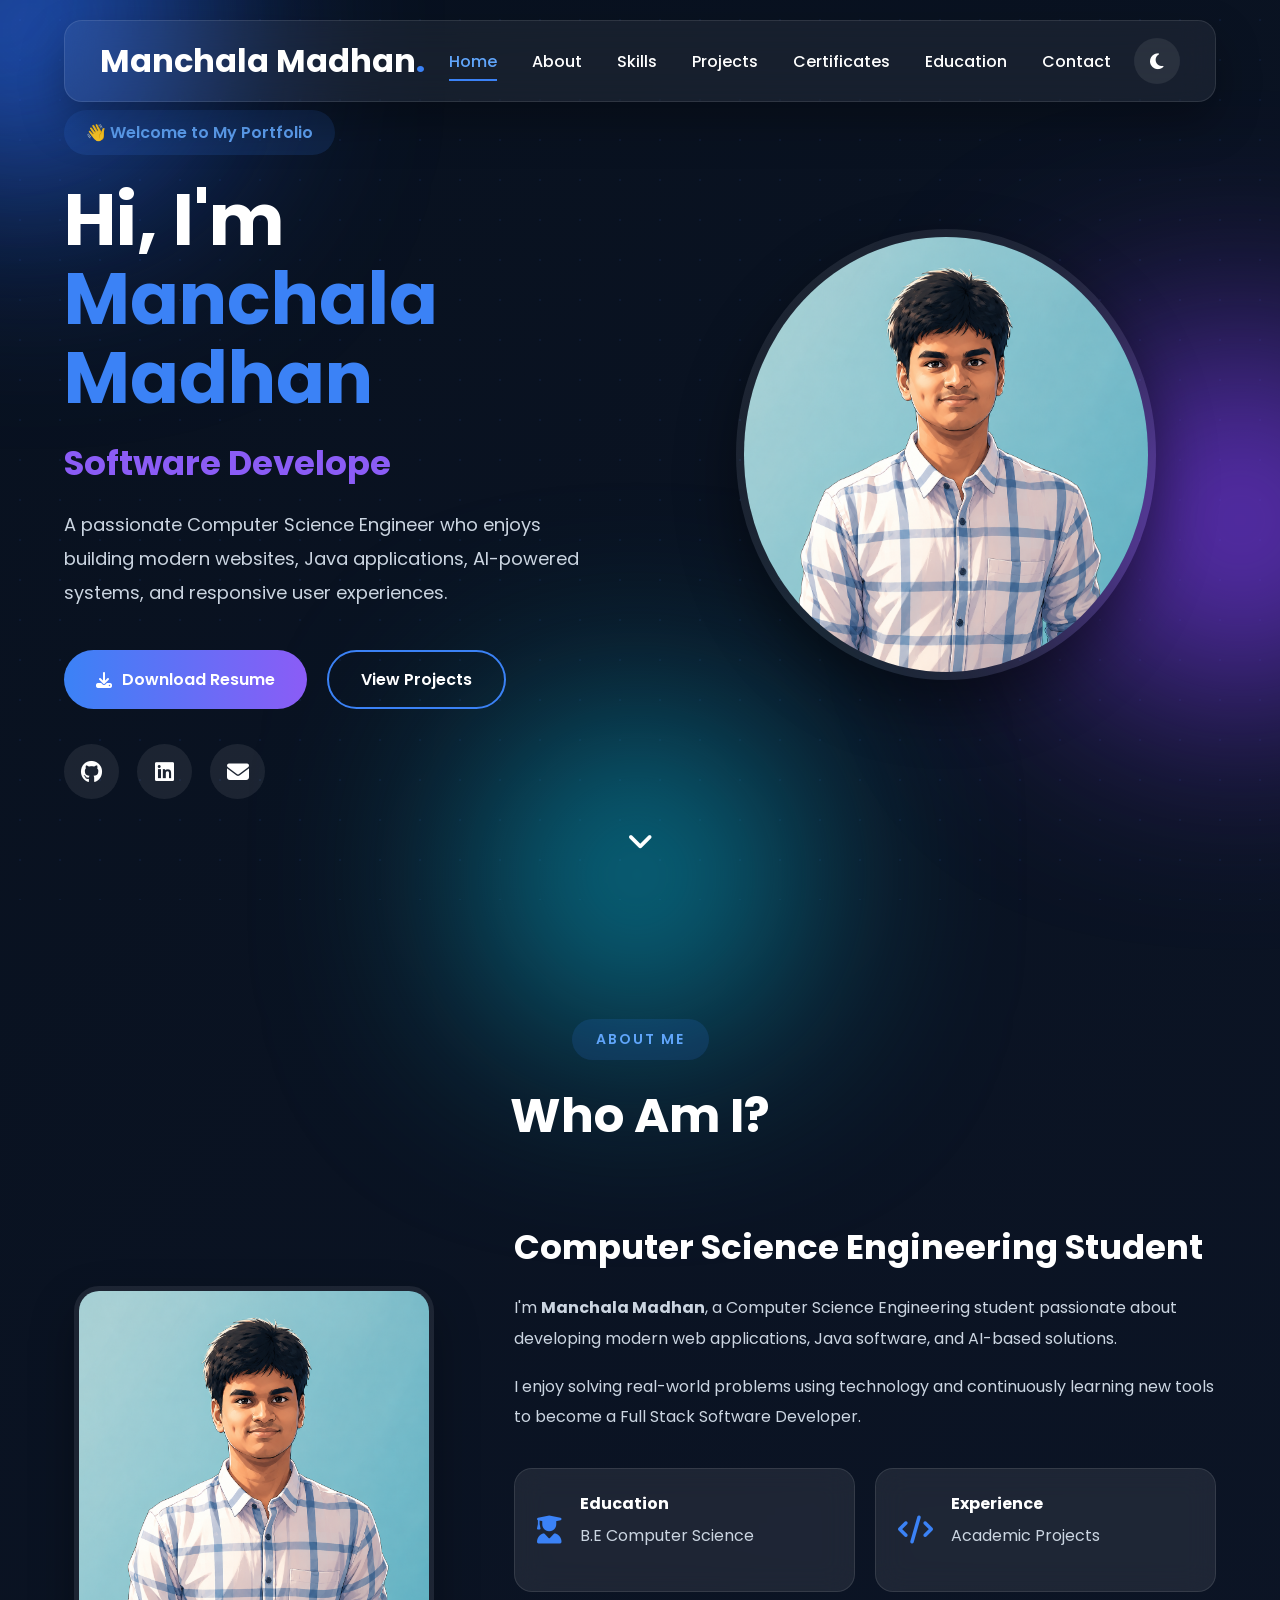
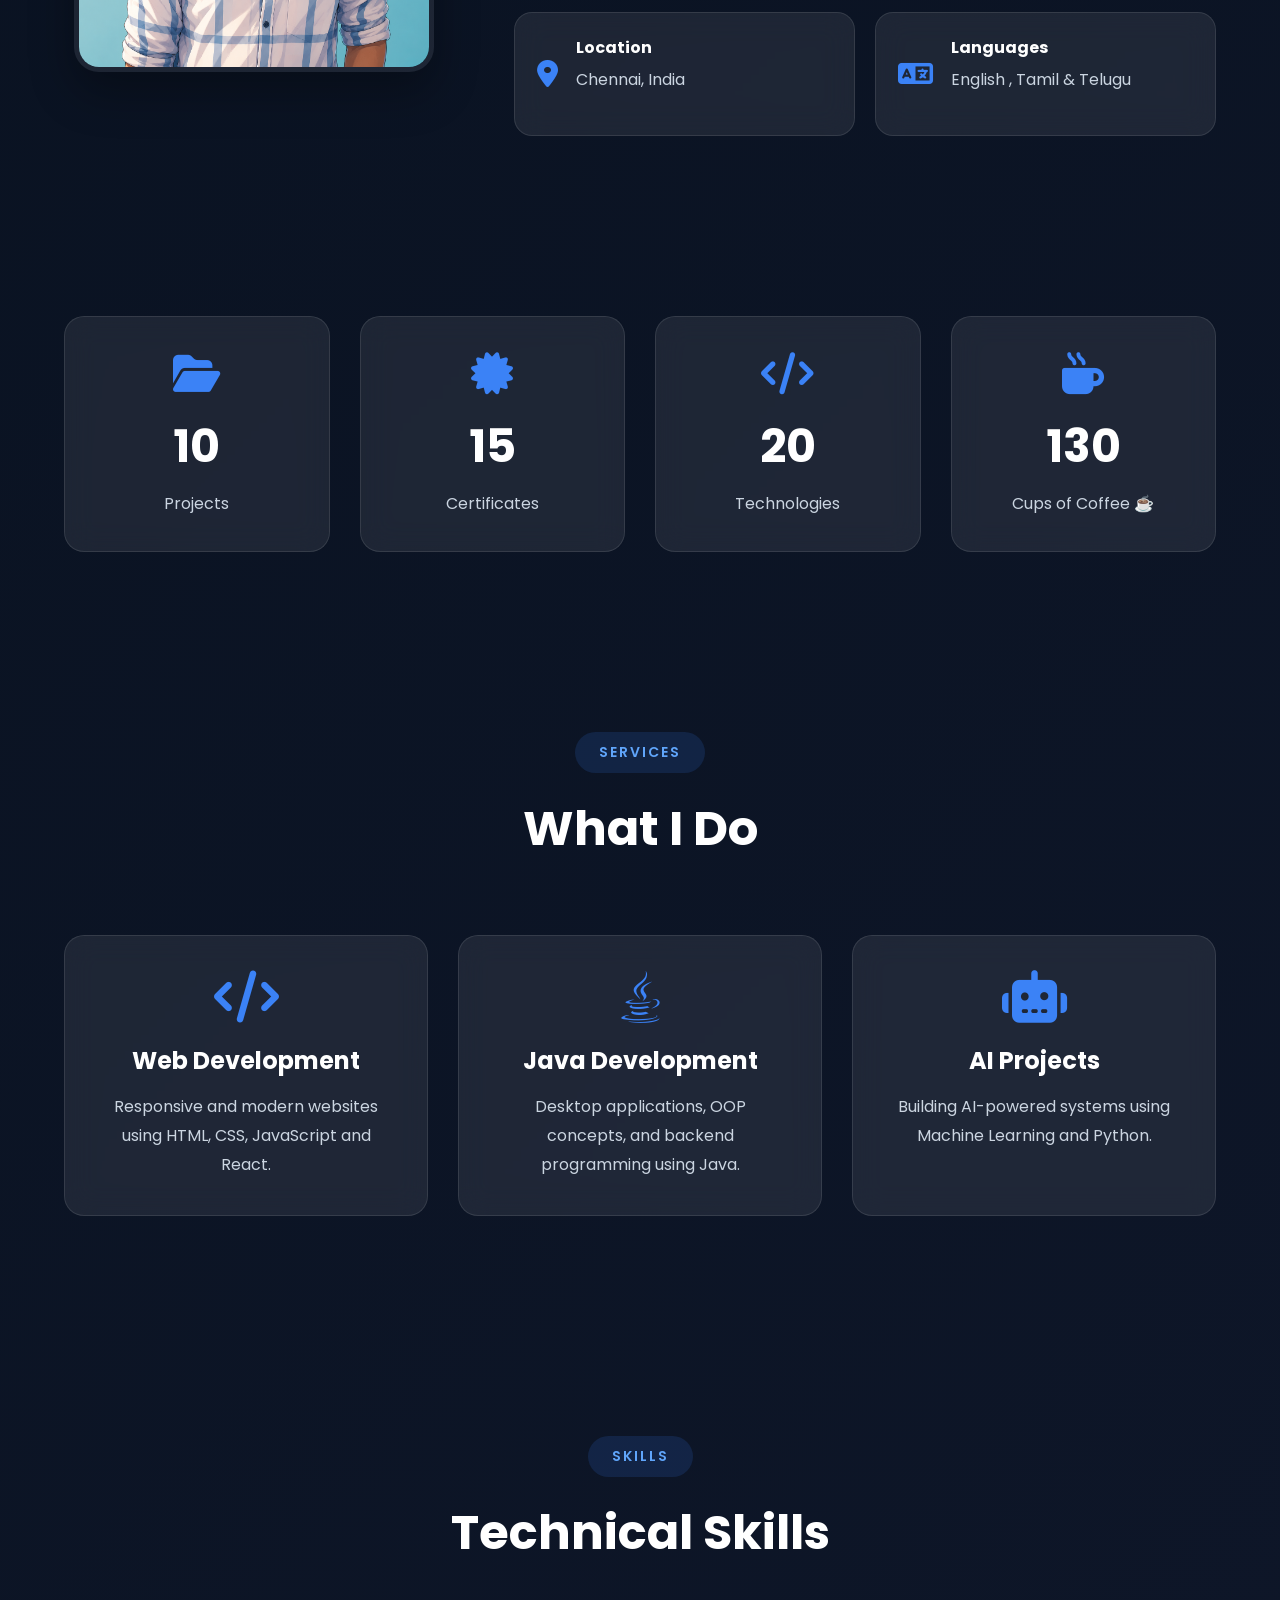
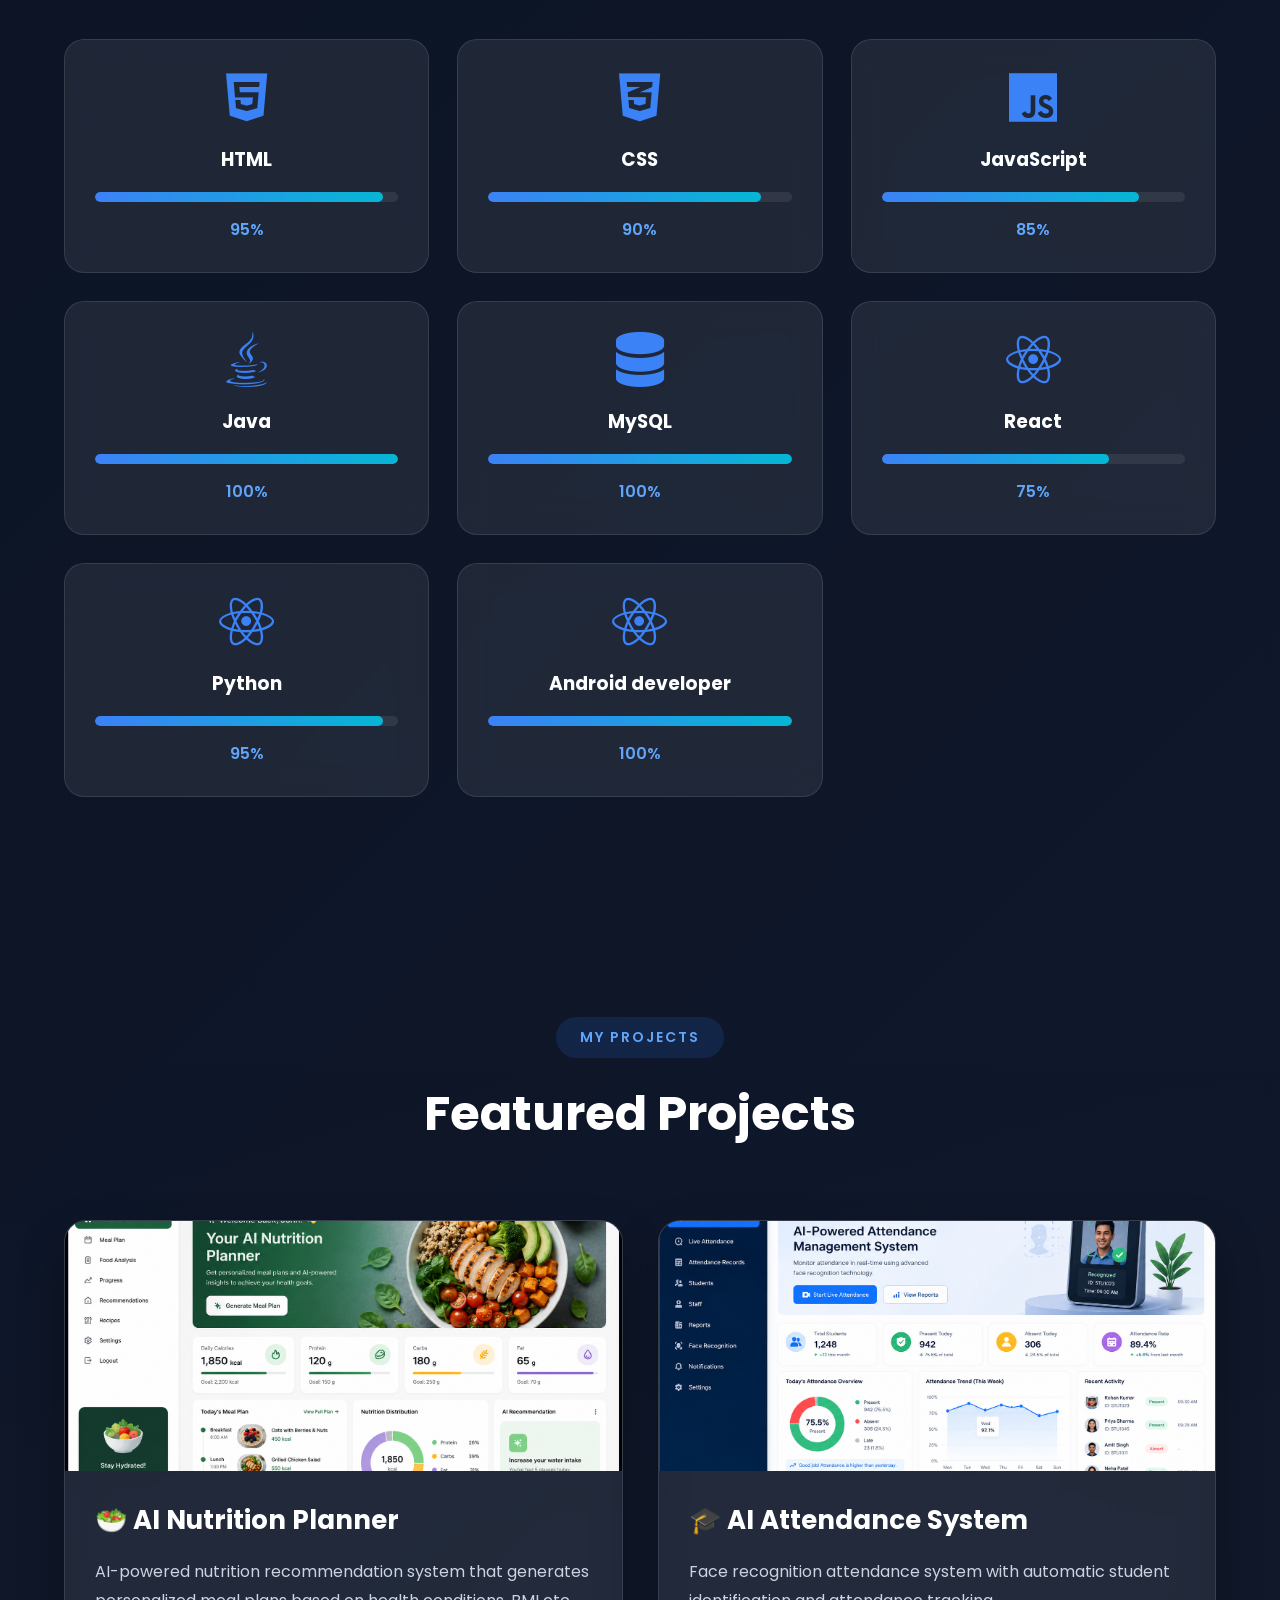
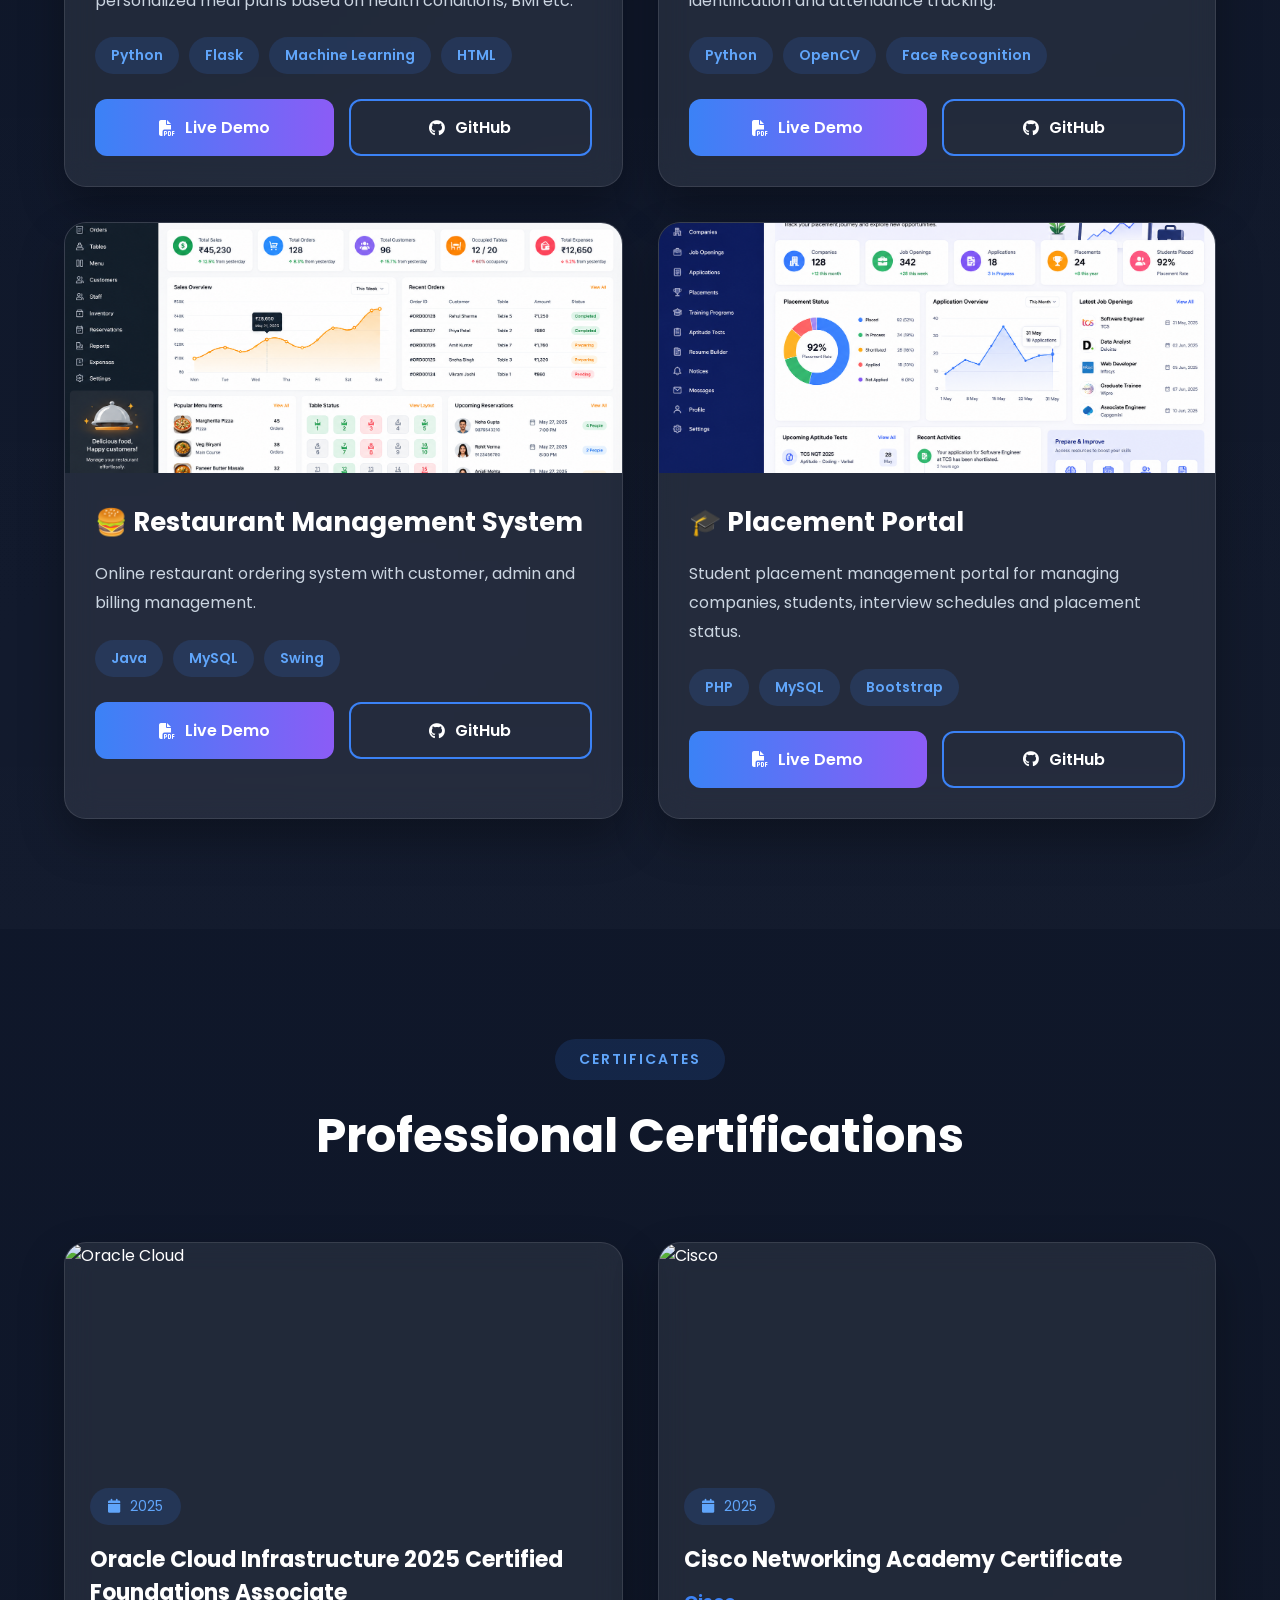
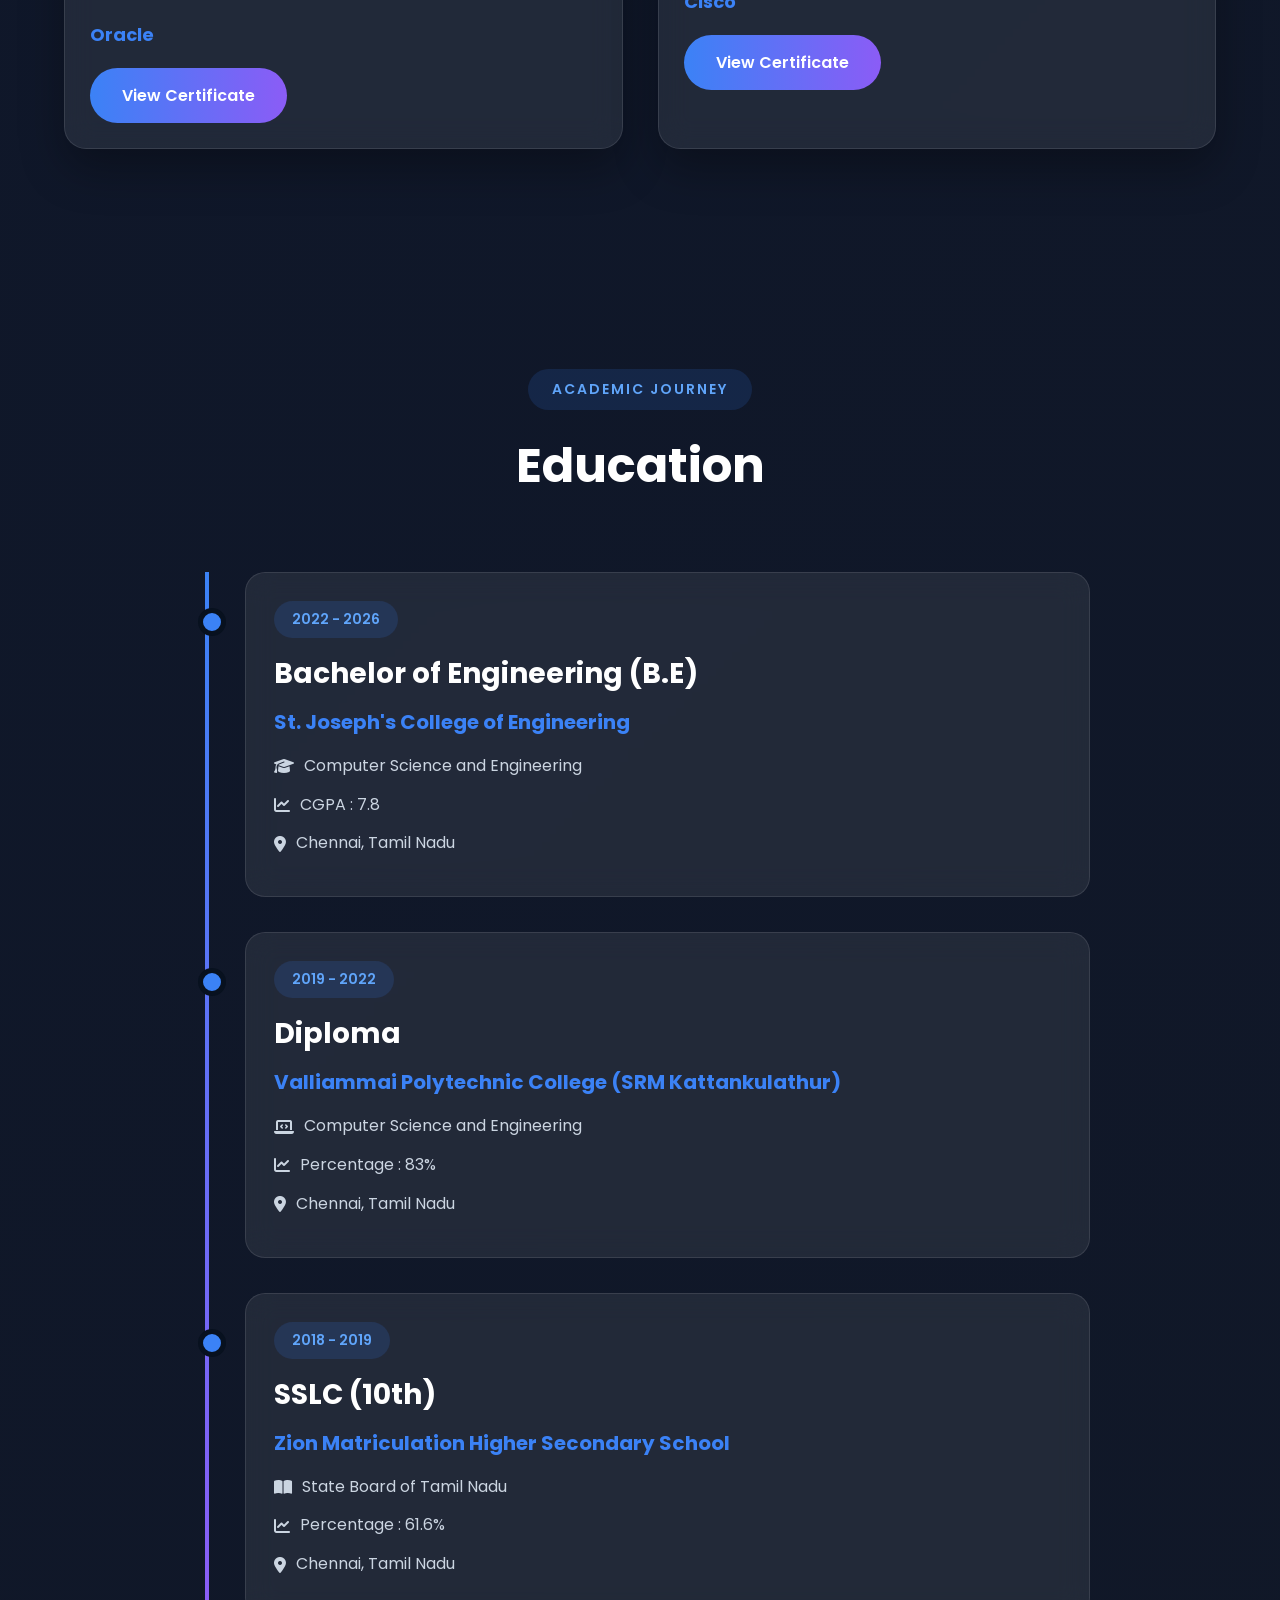
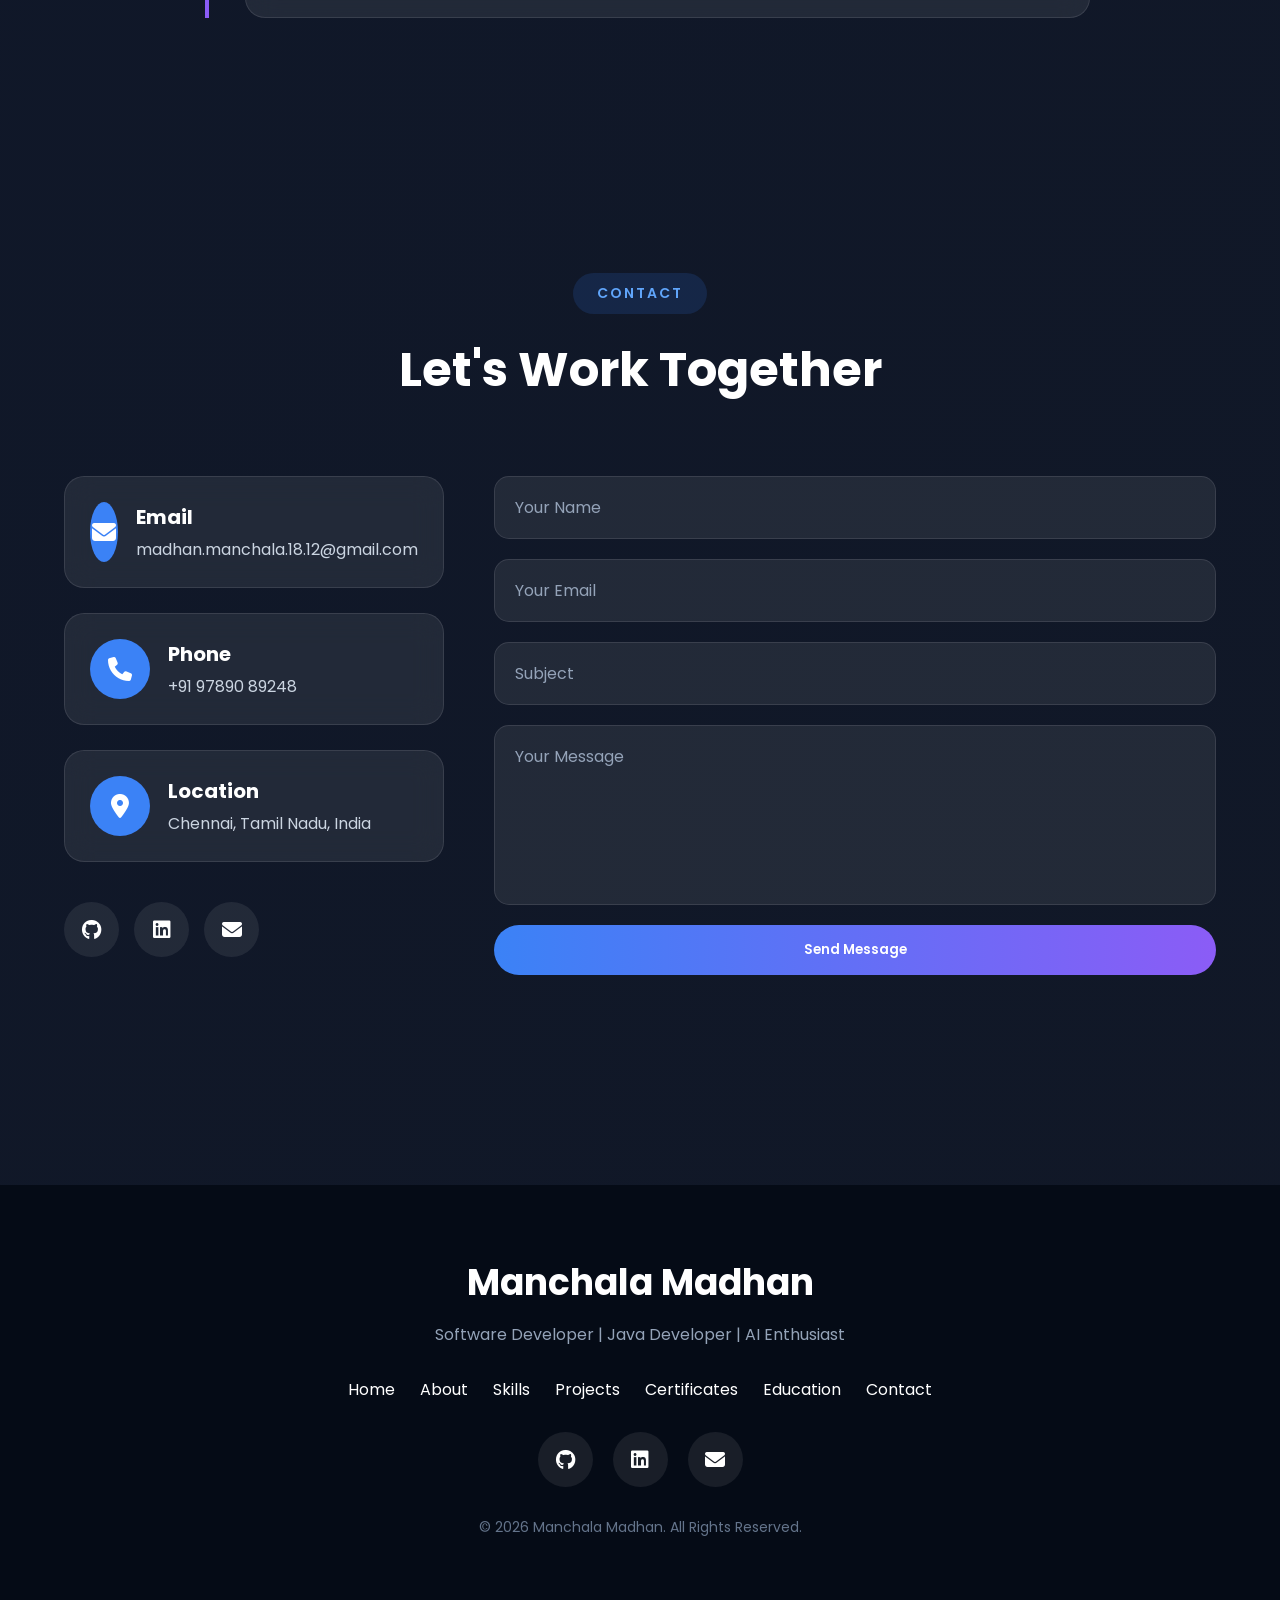
==== index.html @ 5e22d3cf "Updated" ====
<!DOCTYPE html>
<html lang="en">

<head>

<meta charset="UTF-8">

<meta name="viewport"
content="width=device-width, initial-scale=1.0">

<meta name="description"
content="Manchala Madhan - Software Developer Portfolio">

<meta name="keywords"
content="Portfolio, Java Developer, Web Developer, React, AI">

<meta name="author"
content="Manchala Madhan">

<title>Manchala Madhan | Portfolio</title>

<!-- CSS -->
<link rel="stylesheet" href="style.css">

<!-- Font Awesome -->
<link rel="stylesheet"
href="https://cdnjs.cloudflare.com/ajax/libs/font-awesome/6.6.0/css/all.min.css">

<!-- AOS Animation -->
<link href="https://unpkg.com/aos@2.3.4/dist/aos.css"
rel="stylesheet">

</head>

<body>

<!-- ===========================
        LOADER
============================ -->

<div id="loader">

<div class="spinner"></div>

</div>

<!-- Scroll Progress -->

<div id="progress-bar"></div>

<!-- Cursor Glow -->

<div id="cursor-glow"></div>

<!-- Background -->

<div id="particles"></div>

<div class="blur blur1"></div>
<div class="blur blur2"></div>
<div class="blur blur3"></div>

<!-- ===========================
        HEADER
============================ -->

<header id="header">

<div class="container nav-container">

<a href="#" class="logo">

Manchala Madhan<span>.</span>

</a>

<nav>

<ul class="nav-links">

<li><a href="#home">Home</a></li>

<li><a href="#about">About</a></li>

<li><a href="#skills">Skills</a></li>

<li><a href="#projects">Projects</a></li>

<li><a href="#certificates">Certificates</a></li>

<li><a href="#education">Education</a></li>

<li><a href="#contact">Contact</a></li>

</ul>

</nav>

<div class="nav-right">

<button id="theme-btn">

<i class="fa-solid fa-moon"></i>

</button>

<div class="menu-btn">

<i class="fa-solid fa-bars"></i>

</div>

</div>

</div>

</header>

<!-- ===========================
        HERO
============================ -->

<section id="home" class="hero">

<div class="container hero-container">

<div class="hero-left">

<div class="hero-tag">

👋 Welcome to My Portfolio

</div>

<h1>

Hi, I'm

<span>Manchala Madhan</span>

</h1>

<h2>

<span id="typing"></span>

</h2>

<p class="hero-text">

A passionate Computer Science Engineer who enjoys building modern websites, 
Java applications, AI-powered systems, and responsive user experiences.

</p>

<div class="hero-buttons">

<a href="Resume.pdf"
download
class="btn primary-btn">

<i class="fa-solid fa-download"></i>

Download Resume

</a>

<a href="#projects"
class="btn secondary-btn">

View Projects

</a>

</div>

<div class="hero-social">

<a href="https://github.com/ManchalaMadhan1812"
target="_blank">

<i class="fab fa-github"></i>

</a>

<a href="https://www.linkedin.com/in/manchala-madhan-38b783309"
target="_blank">

<i class="fab fa-linkedin"></i>

</a>

<a href="mailto:madhan.manchala.18.12@gmail.com">

<i class="fas fa-envelope"></i>

</a>

</div>

</div>

<div class="hero-right">

<div class="hero-image">

<img src="madhan_photo.png"
alt="Manchala Madhan">

</div>

</div>

</div>

<a href="#about"
class="scroll-down">

<i class="fa-solid fa-angle-down"></i>

</a>

</section>
<!--==================================
            ABOUT
===================================-->

<section class="about section" id="about">

    <div class="container">

        <div class="section-title" data-aos="fade-up">

            <span>ABOUT ME</span>

            <h2>Who Am I?</h2>

        </div>

        <div class="about-container">

            <div class="about-image" data-aos="fade-right">

                <img src="madhan_photo.png"
                    alt="About Madhan">

            </div>

            <div class="about-content" data-aos="fade-left">

                <h3>

                    Computer Science Engineering Student

                </h3>

                <p>

                    I'm <strong>Manchala Madhan</strong>, a Computer Science Engineering student 
                    passionate about developing modern web applications, Java software, and AI-based solutions.

                </p>

                <p>

                    I enjoy solving real-world problems using technology and continuously learning new tools 
                    to become a Full Stack Software Developer.

                </p>

                <div class="about-details">

                    <div class="detail-card">

                        <i class="fa-solid fa-user-graduate"></i>

                        <div>

                            <h4>Education</h4>

                            <p>B.E Computer Science</p>

                        </div>

                    </div>

                    <div class="detail-card">

                        <i class="fa-solid fa-code"></i>

                        <div>

                            <h4>Experience</h4>

                            <p>Academic Projects</p>

                        </div>

                    </div>

                    <div class="detail-card">

                        <i class="fa-solid fa-location-dot"></i>

                        <div>

                            <h4>Location</h4>

                            <p>Chennai, India</p>

                        </div>

                    </div>

                    <div class="detail-card">

                        <i class="fa-solid fa-language"></i>

                        <div>

                            <h4>Languages</h4>

                            <p>English , Tamil & Telugu</p>

                        </div>

                    </div>

                </div>

            </div>

        </div>

    </div>

</section>

<!--==================================
            STATISTICS
===================================-->

<section class="statistics">

    <div class="container">

        <div class="stats-grid">

            <div class="stat-card" data-aos="zoom-in">

                <i class="fa-solid fa-folder-open"></i>

                <h2 data-target="10">0</h2>

                <p>Projects</p>

            </div>

            <div class="stat-card" data-aos="zoom-in" data-aos-delay="100">

                <i class="fa-solid fa-certificate"></i>

                <h2 data-target="15">0</h2>

                <p>Certificates</p>

            </div>

            <div class="stat-card" data-aos="zoom-in" data-aos-delay="200">

                <i class="fa-solid fa-code"></i>

                <h2 data-target="20">0</h2>

                <p>Technologies</p>

            </div>

            <div class="stat-card" data-aos="zoom-in" data-aos-delay="300">

                <i class="fa-solid fa-mug-hot"></i>

                <h2 data-target="500">0</h2>

                <p>Cups of Coffee ☕</p>

            </div>

        </div>

    </div>

</section>

<!--==================================
            SERVICES
===================================-->

<section class="services section" id="services">

    <div class="container">

        <div class="section-title">

            <span>SERVICES</span>

            <h2>What I Do</h2>

        </div>

        <div class="service-grid">

            <div class="service-card" data-aos="fade-up">

                <i class="fa-solid fa-code"></i>

                <h3>Web Development</h3>

                <p>

                    Responsive and modern websites using HTML, CSS, JavaScript and React.

                </p>

            </div>

            <div class="service-card" data-aos="fade-up" data-aos-delay="100">

                <i class="fa-brands fa-java"></i>

                <h3>Java Development</h3>

                <p>

                    Desktop applications, OOP concepts, and backend programming using Java.

                </p>

            </div>

            <div class="service-card" data-aos="fade-up" data-aos-delay="200">

                <i class="fa-solid fa-robot"></i>

                <h3>AI Projects</h3>

                <p>

                    Building AI-powered systems using Machine Learning and Python.

                </p>

            </div>

        </div>

    </div>

</section>

<!--==================================
            SKILLS
===================================-->

<section class="skills section" id="skills">

    <div class="container">

        <div class="section-title">

            <span>SKILLS</span>

            <h2>Technical Skills</h2>

        </div>

        <div class="skills-grid">

            <div class="skill-card">

                <i class="fab fa-html5"></i>

                <h3>HTML</h3>

                <div class="progress">

                    <div class="progress-bar" style="width:95%;"></div>

                </div>

                <span>95%</span>

            </div>

            <div class="skill-card">

                <i class="fab fa-css3-alt"></i>

                <h3>CSS</h3>

                <div class="progress">

                    <div class="progress-bar" style="width:90%;"></div>

                </div>

                <span>90%</span>

            </div>

            <div class="skill-card">

                <i class="fab fa-js"></i>

                <h3>JavaScript</h3>

                <div class="progress">

                    <div class="progress-bar" style="width:85%;"></div>

                </div>

                <span>85%</span>

            </div>

            <div class="skill-card">

                <i class="fa-brands fa-java"></i>

                <h3>Java</h3>

                <div class="progress">

                    <div class="progress-bar" style="width:100"></div>

                </div>

                <span>100%</span>

            </div>

            <div class="skill-card">

                <i class="fas fa-database"></i>

                <h3>MySQL</h3>

                <div class="progress">

                    <div class="progress-bar" style="width:100%;"></div>

                </div>

                <span>100%</span>

            </div>

            <div class="skill-card">

                <i class="fab fa-react"></i>

                <h3>React</h3>

                <div class="progress">

                    <div class="progress-bar" style="width:75%;"></div>

                </div>

                <span>75%</span>

            </div>

            <div class="skill-card">

                <i class="fab fa-react"></i>

                <h3>Python</h3>

                <div class="progress">

                    <div class="progress-bar" style="width:95%;"></div>

                </div>

                <span>95%</span>

            </div>

            <div class="skill-card">

                <i class="fab fa-react"></i>

                <h3>Android developer</h3>

                <div class="progress">

                    <div class="progress-bar" style="width:100%;"></div>

                </div>

                <span>100%</span>

            </div>

        </div>

    </div>

</section>
<!--==================================
            PROJECTS
===================================-->

<section class="projects section" id="projects">

    <div class="container">

        <div class="section-title">

            <span>MY PROJECTS</span>

            <h2>Featured Projects</h2>

        </div>

        <div class="projects-grid">

            <!-- Project 1 -->

            <div class="project-card">

                <div class="project-image">

                    <img src="1.png"
                        alt="AI Nutrition Planner">

                </div>

                <div class="project-content">

                    <h3>🥗 AI Nutrition Planner</h3>

                    <p>

                        AI-powered nutrition recommendation system that generates personalized meal plans based on health conditions, BMI etc.

                    </p>

                    <div class="tech-stack">

                        <span>Python</span>
                        <span>Flask</span>
                        <span>Machine Learning</span>
                        <span>HTML</span>

                    </div>

                    <div class="project-buttons">

                        <a href="*******"
                        target="_blank"
                        class="project-btn">

                            <i class="fa-solid fa-file-pdf"></i>

                            Live Demo

                        </a>

                        <a href="#"
                        class="project-btn secondary">

                            <i class="fab fa-github"></i>

                            GitHub

                        </a>

                    </div>

                </div>

            </div>

            <!-- Project 2 -->

            <div class="project-card">

                <div class="project-image">

                    <img src="2.png"
                        alt="AI Attendance System">

                </div>

                <div class="project-content">

                    <h3>🎓 AI Attendance System</h3>

                    <p>

                        Face recognition attendance system with automatic student identification and attendance tracking.

                    </p>

                    <div class="tech-stack">

                        <span>Python</span>
                        <span>OpenCV</span>
                        <span>Face Recognition</span>

                    </div>

                    <div class="project-buttons">

                        <a href="************"
                            target="_blank"
                            class="project-btn">

                            <i class="fa-solid fa-file-pdf"></i>

                            Live Demo

                        </a>

                        <a href="#"
                            class="project-btn secondary">

                            <i class="fab fa-github"></i>

                            GitHub

                        </a>

                    </div>

                </div>

            </div>

            <!-- Project 3 -->

            <div class="project-card">

                <div class="project-image">

                    <img src="3.png"
                        alt="Restaurant System">

                </div>

                <div class="project-content">

                    <h3>🍔 Restaurant Management System</h3>

                    <p>

                        Online restaurant ordering system with customer, admin and billing management.

                    </p>

                    <div class="tech-stack">

                        <span>Java</span>
                        <span>MySQL</span>
                        <span>Swing</span>

                    </div>

                    <div class="project-buttons">

                        <a href="***************"
                        target="_blank"
                        class="project-btn">

                            <i class="fa-solid fa-file-pdf"></i>

                            Live Demo

                        </a>

                        <a href="#"
                        class="project-btn secondary">

                            <i class="fab fa-github"></i>

                            GitHub

                        </a>

                    </div>

                </div>

            </div>

            <!-- Project 4 -->

            <div class="project-card">

                <div class="project-image">

                    <img src="4.png"
                        alt="Placement Portal">

                </div>

                <div class="project-content">

                    <h3>🎓 Placement Portal</h3>

                    <p>

                        Student placement management portal for managing companies, students, interview schedules and placement status.

                    </p>

                    <div class="tech-stack">

                        <span>PHP</span>
                        <span>MySQL</span>
                        <span>Bootstrap</span>

                    </div>

                    <div class="project-buttons">

                        <a href="*******************"
                        target="_blank"
                        class="project-btn">

                            <i class="fa-solid fa-file-pdf"></i>

                            Live Demo

                        </a>

                        <a href="#"
                        class="project-btn secondary">

                            <i class="fab fa-github"></i>

                            GitHub

                        </a>

                    </div>

                </div>

            </div>

        </div>

    </div>

</section>

<!--==================================
        CERTIFICATIONS
===================================-->

<section class="certifications section" id="certificates">

    <div class="container">

        <div class="section-title">

            <span>CERTIFICATES</span>

            <h2>Professional Certifications</h2>

        </div>

        <div class="certificate-grid">

            <!-- Oracle -->

            <div class="certificate-card">

                <div class="certificate-image">

                    <img src="eCertificate oracle.pdf"
                        alt="Oracle Cloud">

                </div>

                <div class="certificate-content">

                    <span class="certificate-date">

                        <i class="fa-solid fa-calendar"></i>

                        2025

                    </span>

                    <h3>

                        Oracle Cloud Infrastructure 2025 Certified Foundations Associate

                    </h3>

                    <h4>Oracle</h4>

                    <a href="eCertificate oracle.pdf"
                    target="_blank"
                    class="btn primary-btn">

                        View Certificate

                    </a>

                </div>

            </div>

            <!-- Cisco -->

            <div class="certificate-card">

                <div class="certificate-image">

                    <img src="Data_Analytics_Essentials_certificate.pdf"
                        alt="Cisco">

                </div>

                <div class="certificate-content">

                    <span class="certificate-date">

                        <i class="fa-solid fa-calendar"></i>

                        2025

                    </span>

                    <h3>

                        Cisco Networking Academy Certificate

                    </h3>

                    <h4>Cisco</h4>

                    <a href="Data_Analytics_Essentials_certificate.pdf"
                    target="_blank"
                    class="btn primary-btn">

                        View Certificate

                    </a>

                </div>

            </div>

        </div>

    </div>

</section>
<!--==================================
            EDUCATION
===================================-->

<section class="education section" id="education">

    <div class="container">

        <div class="section-title">

            <span>ACADEMIC JOURNEY</span>

            <h2>Education</h2>

        </div>

        <div class="timeline-box">

            <!-- Bachelor -->

            <div class="timeline-item">

                <span>2022 - 2026</span>

                <h3>Bachelor of Engineering (B.E)</h3>

                <h4>St. Joseph's College of Engineering</h4>

                <p>
                    <i class="fa-solid fa-graduation-cap"></i>
                    Computer Science and Engineering
                </p>

                <p>
                    <i class="fa-solid fa-chart-line"></i>
                    CGPA : 7.8
                </p>

                <p>
                    <i class="fa-solid fa-location-dot"></i>
                    Chennai, Tamil Nadu
                </p>

            </div>

            <!-- Diploma -->

            <div class="timeline-item">

                <span>2019 - 2022</span>

                <h3>Diploma</h3>

                <h4>Valliammai Polytechnic College (SRM Kattankulathur)</h4>

                <p>
                    <i class="fa-solid fa-laptop-code"></i>
                    Computer Science and Engineering
                </p>

                <p>
                    <i class="fa-solid fa-chart-line"></i>
                    Percentage : 83%
                </p>

                <p>
                    <i class="fa-solid fa-location-dot"></i>
                    Chennai, Tamil Nadu
                </p>

            </div>

            <!-- School -->

            <div class="timeline-item">

                <span>2018 - 2019</span>

                <h3>SSLC (10th)</h3>

                <h4>Zion Matriculation Higher Secondary School</h4>

                <p>
                    <i class="fa-solid fa-book-open"></i>
                    State Board of Tamil Nadu
                </p>

                <p>
                    <i class="fa-solid fa-chart-line"></i>
                    Percentage : 61.6%
                </p>

                <p>
                    <i class="fa-solid fa-location-dot"></i>
                    Chennai, Tamil Nadu
                </p>

            </div>

        </div>

    </div>

</section>

<!--==================================
            CONTACT
===================================-->

<section class="contact section" id="contact">

    <div class="container">

        <div class="section-title">

            <span>CONTACT</span>

            <h2>Let's Work Together</h2>

        </div>

        <div class="contact-container">

            <div class="contact-info">

                <div class="contact-card">

                    <i class="fa-solid fa-envelope"></i>

                    <div>

                        <h3>Email</h3>

                        <p>madhan.manchala.18.12@gmail.com</p>

                    </div>

                </div>

                <div class="contact-card">

                    <i class="fa-solid fa-phone"></i>

                    <div>

                        <h3>Phone</h3>

                        <p>+91 97890 89248</p>

                    </div>

                </div>

                <div class="contact-card">

                    <i class="fa-solid fa-location-dot"></i>

                    <div>

                        <h3>Location</h3>

                        <p>Chennai, Tamil Nadu, India</p>

                    </div>

                </div>

                <div class="contact-social">

                    <a href="https://github.com/ManchalaMadhan1812"
                    target="_blank">

                        <i class="fab fa-github"></i>

                    </a>

                    <a href="https://www.linkedin.com/in/manchala-madhan-38b783309"
                    target="_blank">

                        <i class="fab fa-linkedin"></i>

                    </a>

                    <a href="mailto:madhan.manchala.18.12@gmail.com">

                        <i class="fa-solid fa-envelope"></i>

                    </a>

                </div>

            </div>

            <form
    name="contact"
    method="POST"
    action="/thank-you.html"
    data-netlify="true"
    netlify-honeypot="bot-field"
    class="contact-form">

    <input type="hidden" name="form-name" value="contact">

<p hidden>
    <input name="bot-field">
</p>

<input type="text" name="name" placeholder="Your Name" required>

<input type="email" name="email" placeholder="Your Email" required>

<input type="text" name="subject" placeholder="Subject" required>

<textarea name="message" placeholder="Your Message" required></textarea>

<button type="submit" class="btn primary-btn">
    Send Message
</button>

</form>

        </div>

    </div>

</section>

<!--==================================
            FOOTER
===================================-->

<footer>

    <h2>Manchala Madhan</h2>

    <p>

        Software Developer | Java Developer | AI Enthusiast

    </p>

    <div class="footer-links">

        <a href="#home">Home</a>
        <a href="#about">About</a>
        <a href="#skills">Skills</a>
        <a href="#projects">Projects</a>
        <a href="#certificates">Certificates</a>
        <a href="#education">Education</a>
        <a href="#contact">Contact</a>

    </div>

    <div class="footer-social">

        <a href="https://github.com/ManchalaMadhan1812"
        target="_blank">

            <i class="fab fa-github"></i>

        </a>

        <a href="https://www.linkedin.com/in/manchala-madhan-38b783309"
        target="_blank">

            <i class="fab fa-linkedin"></i>

        </a>

        <a href="mailto:madhan.manchala.18.12@gmail.com">

            <i class="fa-solid fa-envelope"></i>

        </a>

    </div>

    <p class="copyright">

        © 2026 Manchala Madhan. All Rights Reserved.

    </p>

</footer>

<!-- Back To Top -->

<button id="backToTop">

    <i class="fa-solid fa-arrow-up"></i>

</button>

<!-- JavaScript -->

<script src="script.js"></script>

<!-- AOS Animation -->

<script src="https://unpkg.com/aos@2.3.4/dist/aos.js"></script>

<script>

AOS.init({

    duration:1000,

    once:true

});

</script>

</body>

</html>
---- style.css ----
/*==================================================
        PORTFOLIO V4
        MANCHALA MADHAN
==================================================*/

/*==========================================
        GOOGLE FONT
==========================================*/

@import url('https://fonts.googleapis.com/css2?family=Poppins:wght@300;400;500;600;700;800&display=swap');

/*==========================================
        ROOT VARIABLES
==========================================*/

:root{

--primary:#3B82F6;
--secondary:#8B5CF6;
--accent:#06B6D4;

--dark:#08111F;
--dark2:#0F172A;

--white:#ffffff;

--text:#CBD5E1;

--glass:rgba(255,255,255,.08);

--border:rgba(255,255,255,.10);

--shadow:
0 20px 45px rgba(0,0,0,.30);

}

/*==========================================
        RESET
==========================================*/

*{

margin:0;
padding:0;

box-sizing:border-box;

}

html{

scroll-behavior:smooth;

}

body{

font-family:"Poppins",sans-serif;

background:linear-gradient(
135deg,
#08111F,
#0F172A,
#111827
);

color:white;

overflow-x:hidden;

}

/*==========================================
        SCROLLBAR
==========================================*/

::-webkit-scrollbar{

width:10px;

}

::-webkit-scrollbar-track{

background:#08111F;

}

::-webkit-scrollbar-thumb{

background:linear-gradient(

180deg,

#3B82F6,

#8B5CF6

);

border-radius:20px;

}

/*==========================================
        COMMON
==========================================*/

.container{

width:min(90%,1200px);

margin:auto;

}

section{

padding:110px 0;

}

img{

display:block;

max-width:100%;

}

a{

text-decoration:none;

color:white;

}

ul{

list-style:none;

}

button{

cursor:pointer;

font-family:inherit;

border:none;

}

/*==========================================
        LOADER
==========================================*/

#loader{

position:fixed;

inset:0;

background:#08111F;

display:flex;

justify-content:center;

align-items:center;

z-index:99999;

transition:.5s;

}

.spinner{

width:70px;

height:70px;

border-radius:50%;

border:6px solid rgba(255,255,255,.15);

border-top:6px solid var(--primary);

animation:spin 1s linear infinite;

}

@keyframes spin{

100%{

transform:rotate(360deg);

}

}

/*==========================================
        PROGRESS BAR
==========================================*/

#progress-bar{

position:fixed;

top:0;
left:0;

height:4px;

width:0;

background:linear-gradient(

90deg,

#3B82F6,

#8B5CF6

);

z-index:99999;

}

/*==========================================
        CURSOR GLOW
==========================================*/

#cursor-glow{

position:fixed;

width:260px;

height:260px;

border-radius:50%;

background:rgba(59,130,246,.18);

filter:blur(90px);

pointer-events:none;

transform:translate(-50%,-50%);

z-index:-1;

}

/*==========================================
        BACKGROUND
==========================================*/

#particles{

position:fixed;

left:0;
top:0;

width:100%;
height:100%;

background-image:

radial-gradient(

#3B82F6 1px,

transparent 1px

);

background-size:40px 40px;

opacity:.08;

z-index:-3;

animation:particles 20s linear infinite;

}

@keyframes particles{

100%{

transform:translateY(-40px);

}

}

/*==========================================
        BLUR EFFECT
==========================================*/

.blur{

position:fixed;

border-radius:50%;

filter:blur(120px);

z-index:-2;

animation:floatBlur 7s ease infinite;

}

.blur1{

width:300px;

height:300px;

background:#2563EB;

top:-120px;

left:-120px;

}

.blur2{

width:320px;

height:320px;

background:#7C3AED;

right:-120px;

top:40%;

animation-delay:2s;

}

.blur3{

width:250px;

height:250px;

background:#06B6D4;

bottom:-100px;

left:40%;

animation-delay:4s;

}

@keyframes floatBlur{

50%{

transform:translateY(-30px);

}

}

/*==========================================
        HEADER
==========================================*/

header{

position:fixed;

top:20px;

left:0;

width:100%;

z-index:1000;

transition:.4s;

}

header.scrolled{

top:0;

}

.nav-container{

display:flex;

justify-content:space-between;

align-items:center;

padding:16px 35px;

border-radius:18px;

background:rgba(255,255,255,.06);

backdrop-filter:blur(18px);

border:1px solid var(--border);

box-shadow:var(--shadow);

}

/*==========================================
        LOGO
==========================================*/

.logo{

font-size:32px;

font-weight:700;

}

.logo span{

color:var(--primary);

}

/*==========================================
        NAVIGATION
==========================================*/

.nav-links{

display:flex;

gap:35px;

}

.nav-links a{

font-weight:500;

position:relative;

transition:.3s;

}

.nav-links a:hover,

.nav-links a.active{

color:#60A5FA;

}

.nav-links a::after{

content:"";

position:absolute;

left:0;

bottom:-8px;

width:0;

height:2px;

background:#3B82F6;

transition:.3s;

}

.nav-links a:hover::after,

.nav-links a.active::after{

width:100%;

}

/*==========================================
        NAV RIGHT
==========================================*/

.nav-right{

display:flex;

align-items:center;

gap:18px;

}

#theme-btn{

width:46px;

height:46px;

border-radius:50%;

background:rgba(255,255,255,.08);

color:white;

font-size:18px;

transition:.3s;

}

#theme-btn:hover{

background:#3B82F6;

}

.menu-btn{

display:none;

font-size:28px;

cursor:pointer;

}

/*==========================================
        HERO
==========================================*/

.hero{

min-height:100vh;

display:flex;

align-items:center;

}

.hero-container{

display:grid;

grid-template-columns:1fr 1fr;

gap:70px;

align-items:center;

}

.hero-tag{

display:inline-block;

padding:10px 22px;

border-radius:30px;

background:rgba(59,130,246,.15);

color:#60A5FA;

font-weight:600;

margin-bottom:25px;

}

.hero h1{

font-size:72px;

line-height:1.1;

margin-bottom:20px;

}

.hero h1 span{

color:#3B82F6;

}

.hero h2{

height:45px;

font-size:34px;

color:#8B5CF6;

margin-bottom:25px;

}

.hero-text{

font-size:18px;

line-height:1.9;

color:var(--text);

margin-bottom:40px;

}
/*==========================================
        BUTTONS
==========================================*/

.hero-buttons{

display:flex;

gap:20px;

margin-bottom:35px;

}

.btn{

display:inline-flex;

align-items:center;

justify-content:center;

gap:10px;

padding:15px 32px;

border-radius:50px;

font-weight:600;

transition:.35s;

position:relative;

overflow:hidden;

}

.primary-btn{

background:linear-gradient(
90deg,
#3B82F6,
#8B5CF6
);

color:white;

}

.primary-btn:hover{

transform:translateY(-5px);

box-shadow:

0 15px 35px rgba(59,130,246,.40);

}

.secondary-btn{

border:2px solid #3B82F6;

color:white;

}

.secondary-btn:hover{

background:#3B82F6;

transform:translateY(-5px);

}

/*==========================================
        SOCIAL ICONS
==========================================*/

.hero-social{

display:flex;

gap:18px;

}

.hero-social a{

width:55px;

height:55px;

display:flex;

justify-content:center;

align-items:center;

border-radius:50%;

background:rgba(255,255,255,.08);

font-size:22px;

transition:.35s;

}

.hero-social a:hover{

background:#3B82F6;

transform:translateY(-8px);

}

/*==========================================
        HERO IMAGE
==========================================*/

.hero-image{

display:flex;

justify-content:center;

position:relative;

}

.hero-image img{

width:420px;

border-radius:50%;

border:8px solid rgba(255,255,255,.08);

box-shadow:

0 25px 60px rgba(0,0,0,.45);

animation:floatHero 5s ease-in-out infinite;

}

@keyframes floatHero{

50%{

transform:translateY(-18px);

}

}

/*==========================================
        SCROLL DOWN
==========================================*/

.scroll-down{

position:absolute;

bottom:35px;

left:50%;

transform:translateX(-50%);

font-size:30px;

color:white;

animation:bounce 1.5s infinite;

}

@keyframes bounce{

50%{

transform:translate(-50%,12px);

}

}

/*==========================================
        SECTION TITLE
==========================================*/

.section-title{

text-align:center;

margin-bottom:70px;

}

.section-title span{

display:inline-block;

padding:10px 24px;

background:rgba(59,130,246,.15);

color:#60A5FA;

border-radius:30px;

font-size:14px;

font-weight:600;

letter-spacing:2px;

margin-bottom:20px;

}

.section-title h2{

font-size:48px;

font-weight:700;

}

/*==========================================
        ABOUT
==========================================*/

.about-container{

display:grid;

grid-template-columns:380px 1fr;

gap:70px;

align-items:center;

}

.about-image{

display:flex;

justify-content:center;

}

.about-image img{

width:360px;

border-radius:25px;

border:5px solid rgba(255,255,255,.08);

box-shadow:var(--shadow);

transition:.4s;

}

.about-image img:hover{

transform:scale(1.04);

}

.about-content h3{

font-size:34px;

margin-bottom:20px;

}

.about-content p{

line-height:1.9;

color:var(--text);

margin-bottom:18px;

}

.about-details{

display:grid;

grid-template-columns:repeat(2,1fr);

gap:20px;

margin-top:35px;

}

.detail-card{

display:flex;

gap:18px;

align-items:center;

padding:22px;

border-radius:18px;

background:var(--glass);

border:1px solid var(--border);

backdrop-filter:blur(15px);

transition:.35s;

}

.detail-card:hover{

transform:translateY(-8px);

background:rgba(59,130,246,.12);

}

.detail-card i{

font-size:28px;

color:#3B82F6;

}

.detail-card h4{

margin-bottom:5px;

}

/*==========================================
        STATISTICS
==========================================*/

.statistics{

padding:70px 0;

}

.stats-grid{

display:grid;

grid-template-columns:repeat(4,1fr);

gap:30px;

}

.stat-card{

padding:35px;

text-align:center;

background:var(--glass);

border:1px solid var(--border);

border-radius:20px;

backdrop-filter:blur(15px);

transition:.35s;

}

.stat-card:hover{

transform:translateY(-10px);

box-shadow:var(--shadow);

}

.stat-card i{

font-size:42px;

color:#3B82F6;

margin-bottom:18px;

}

.stat-card h2{

font-size:46px;

margin-bottom:10px;

}

.stat-card p{

color:var(--text);

}

/*==========================================
        SERVICES
==========================================*/

.service-grid{

display:grid;

grid-template-columns:repeat(3,1fr);

gap:30px;

}

.service-card{

padding:35px;

text-align:center;

background:var(--glass);

border:1px solid var(--border);

border-radius:20px;

backdrop-filter:blur(15px);

transition:.35s;

}

.service-card:hover{

transform:translateY(-10px);

background:rgba(59,130,246,.12);

}

.service-card i{

font-size:52px;

color:#3B82F6;

margin-bottom:20px;

}

.service-card h3{

margin-bottom:15px;

font-size:24px;

}

.service-card p{

line-height:1.8;

color:var(--text);

}

/*==========================================
        SKILLS
==========================================*/

.skills-grid{

display:grid;

grid-template-columns:repeat(3,1fr);

gap:28px;

}

.skill-card{

padding:30px;

background:var(--glass);

border:1px solid var(--border);

border-radius:20px;

text-align:center;

transition:.35s;

backdrop-filter:blur(15px);

}

.skill-card:hover{

transform:translateY(-10px);

box-shadow:var(--shadow);

}

.skill-card i{

font-size:55px;

color:#3B82F6;

margin-bottom:20px;

}

.skill-card h3{

margin-bottom:18px;

}

.skill-card span{

display:block;

margin-top:15px;

color:#60A5FA;

font-weight:600;

}

/*==========================================
        PROGRESS BAR
==========================================*/

.progress{

width:100%;

height:10px;

background:rgba(255,255,255,.08);

border-radius:30px;

overflow:hidden;

}

.progress-bar{

height:100%;

background:linear-gradient(

90deg,

#3B82F6,

#06B6D4

);

border-radius:30px;

animation:fillBar 2s ease;

}

@keyframes fillBar{

from{

width:0;

}

}
/*==========================================
        PROJECTS
==========================================*/

.projects{

background:linear-gradient(
180deg,
transparent,
rgba(255,255,255,.02)
);

}

.projects-grid{

display:grid;

grid-template-columns:repeat(2,1fr);

gap:35px;

}

.project-card{

overflow:hidden;

border-radius:22px;

background:var(--glass);

border:1px solid var(--border);

backdrop-filter:blur(15px);

transition:.4s;

box-shadow:var(--shadow);

}

.project-card:hover{

transform:translateY(-12px);

box-shadow:

0 25px 55px rgba(0,0,0,.35),

0 0 20px rgba(59,130,246,.25);

}

.project-image{

height:250px;

overflow:hidden;

}

.project-image img{

width:100%;

height:100%;

object-fit:cover;

transition:.5s;

}

.project-card:hover .project-image img{

transform:scale(1.08);

}

.project-content{

padding:30px;

}

.project-content h3{

font-size:26px;

margin-bottom:18px;

}

.project-content p{

line-height:1.8;

color:var(--text);

margin-bottom:22px;

}

/*==========================================
        TECH STACK
==========================================*/

.tech-stack{

display:flex;

flex-wrap:wrap;

gap:10px;

margin-bottom:25px;

}

.tech-stack span{

padding:8px 16px;

background:rgba(59,130,246,.15);

border-radius:25px;

font-size:14px;

color:#60A5FA;

font-weight:600;

transition:.3s;

}

.tech-stack span:hover{

background:#3B82F6;

color:#fff;

}

/*==========================================
        PROJECT BUTTONS
==========================================*/

.project-buttons{

display:flex;

gap:15px;

}

.project-btn{

flex:1;

display:flex;

justify-content:center;

align-items:center;

gap:10px;

padding:14px;

border-radius:12px;

font-weight:600;

transition:.35s;

background:linear-gradient(
90deg,
#3B82F6,
#8B5CF6
);

color:white;

}

.project-btn:hover{

transform:translateY(-4px);

}

.project-btn.secondary{

background:transparent;

border:2px solid #3B82F6;

}

.project-btn.secondary:hover{

background:#3B82F6;

}

/*==========================================
        CERTIFICATES
==========================================*/

.certificate-grid{

display:grid;

grid-template-columns:repeat(auto-fit,minmax(340px,1fr));

gap:35px;

}

.certificate-card{

overflow:hidden;

border-radius:22px;

background:var(--glass);

border:1px solid var(--border);

transition:.35s;

backdrop-filter:blur(15px);

box-shadow:var(--shadow);

}

.certificate-card:hover{

transform:translateY(-10px);

}

.certificate-image{

height:220px;

overflow:hidden;

}

.certificate-image img{

width:100%;

height:100%;

object-fit:cover;

transition:.4s;

}

.certificate-card:hover img{

transform:scale(1.05);

}

.certificate-content{

padding:25px;

}

.certificate-date{

display:inline-flex;

align-items:center;

gap:10px;

padding:8px 18px;

background:rgba(59,130,246,.15);

border-radius:25px;

color:#60A5FA;

font-size:14px;

margin-bottom:18px;

}

.certificate-content h3{

font-size:22px;

line-height:1.5;

margin-bottom:12px;

}

.certificate-content h4{

font-size:18px;

color:#3B82F6;

margin-bottom:20px;

}

/*==========================================
        EDUCATION
==========================================*/

.timeline-box{

position:relative;

max-width:900px;

margin:auto;

padding-left:55px;

}

.timeline-box::before{

content:"";

position:absolute;

left:15px;

top:0;

width:4px;

height:100%;

background:linear-gradient(

180deg,

#3B82F6,

#8B5CF6

);

}

.timeline-item{

position:relative;

padding:28px;

margin-bottom:35px;

border-radius:20px;

background:var(--glass);

border:1px solid var(--border);

backdrop-filter:blur(15px);

transition:.35s;

}

.timeline-item:hover{

transform:translateX(12px);

box-shadow:var(--shadow);

}

.timeline-item::before{

content:"";

position:absolute;

left:-48px;

top:35px;

width:18px;

height:18px;

border-radius:50%;

background:#3B82F6;

border:5px solid #08111F;

}

.timeline-item span{

display:inline-block;

padding:8px 18px;

border-radius:25px;

background:rgba(59,130,246,.15);

color:#60A5FA;

font-size:14px;

font-weight:600;

margin-bottom:15px;

}

.timeline-item h3{

font-size:28px;

margin-bottom:12px;

}

.timeline-item h4{

font-size:20px;

color:#3B82F6;

margin-bottom:15px;

}

.timeline-item p{

display:flex;

align-items:center;

gap:10px;

margin:10px 0;

line-height:1.8;

color:var(--text);

}

/*==========================================
        HOVER GLOW
==========================================*/

.project-card:hover,
.certificate-card:hover,
.timeline-item:hover{

box-shadow:

0 0 25px rgba(59,130,246,.25),

0 25px 55px rgba(0,0,0,.30);

}
/*==========================================
        CONTACT
==========================================*/

.contact-container{

display:grid;

grid-template-columns:380px 1fr;

gap:50px;

align-items:start;

}

.contact-info{

display:flex;

flex-direction:column;

gap:25px;

}

.contact-card{

display:flex;

align-items:center;

gap:18px;

padding:25px;

background:var(--glass);

border:1px solid var(--border);

border-radius:20px;

backdrop-filter:blur(15px);

transition:.35s;

}

.contact-card:hover{

transform:translateX(10px);

background:rgba(59,130,246,.12);

}

.contact-card i{

width:60px;

height:60px;

display:flex;

justify-content:center;

align-items:center;

border-radius:50%;

background:#3B82F6;

color:white;

font-size:24px;

}

.contact-card h3{

font-size:20px;

margin-bottom:5px;

}

.contact-card p{

color:var(--text);

}

.contact-social{

display:flex;

gap:15px;

margin-top:15px;

}

.contact-social a{

width:55px;

height:55px;

display:flex;

justify-content:center;

align-items:center;

border-radius:50%;

background:rgba(255,255,255,.08);

transition:.35s;

font-size:20px;

}

.contact-social a:hover{

background:#3B82F6;

transform:translateY(-6px);

}

/*==========================================
        CONTACT FORM
==========================================*/

.contact-form{

display:flex;

flex-direction:column;

gap:20px;

}

.contact-form input,

.contact-form textarea{

padding:18px 20px;

border-radius:15px;

background:var(--glass);

border:1px solid var(--border);

color:white;

font-size:16px;

outline:none;

font-family:inherit;

transition:.3s;

}

.contact-form textarea{

resize:none;

min-height:180px;

}

.contact-form input:focus,

.contact-form textarea:focus{

border-color:#3B82F6;

box-shadow:

0 0 20px rgba(59,130,246,.25);

}

.contact-form input::placeholder,

.contact-form textarea::placeholder{

color:#94A3B8;

}

/*==========================================
        FOOTER
==========================================*/

footer{

margin-top:100px;

padding:70px 0;

background:#050B16;

text-align:center;

}

footer h2{

font-size:36px;

margin-bottom:12px;

}

footer p{

color:#94A3B8;

margin-bottom:20px;

}

.footer-links{

display:flex;

justify-content:center;

flex-wrap:wrap;

gap:25px;

margin:30px 0;

}

.footer-links a{

transition:.3s;

}

.footer-links a:hover{

color:#60A5FA;

}

.footer-social{

display:flex;

justify-content:center;

gap:20px;

margin:25px 0;

}

.footer-social a{

width:55px;

height:55px;

display:flex;

justify-content:center;

align-items:center;

border-radius:50%;

background:rgba(255,255,255,.08);

transition:.35s;

font-size:20px;

}

.footer-social a:hover{

background:#3B82F6;

transform:translateY(-6px);

}

.copyright{

margin-top:30px;

font-size:14px;

color:#64748B;

}

/*==========================================
        BACK TO TOP
==========================================*/

#backToTop{

position:fixed;

right:30px;

bottom:30px;

width:55px;

height:55px;

display:none;

justify-content:center;

align-items:center;

border-radius:50%;

background:linear-gradient(
135deg,
#3B82F6,
#8B5CF6
);

color:white;

font-size:20px;

cursor:pointer;

z-index:999;

transition:.35s;

box-shadow:

0 10px 30px rgba(59,130,246,.35);

}

#backToTop:hover{

transform:translateY(-6px);

}

/*==========================================
        RIPPLE EFFECT
==========================================*/

.ripple{

position:absolute;

border-radius:50%;

background:rgba(255,255,255,.45);

transform:scale(0);

pointer-events:none;

animation:ripple .6s linear;

}

@keyframes ripple{

to{

transform:scale(4);

opacity:0;

}

}

/*==========================================
        LIGHT MODE
==========================================*/

body.light-mode{

background:#F8FAFC;

color:#111827;

}

body.light-mode header,

body.light-mode .project-card,

body.light-mode .service-card,

body.light-mode .skill-card,

body.light-mode .certificate-card,

body.light-mode .timeline-item,

body.light-mode .contact-card,

body.light-mode .contact-form input,

body.light-mode .contact-form textarea{

background:white;

color:#111827;

border:1px solid rgba(0,0,0,.08);

}

body.light-mode p{

color:#4B5563;

}

body.light-mode footer{

background:#E5E7EB;

}

body.light-mode .logo,

body.light-mode .nav-links a{

color:#111827;

}

/*==========================================
        RESPONSIVE
==========================================*/

@media(max-width:1100px){

.hero-container,

.about-container,

.contact-container{

grid-template-columns:1fr;

text-align:center;

}

.projects-grid{

grid-template-columns:1fr;

}

.stats-grid{

grid-template-columns:repeat(2,1fr);

}

.skills-grid{

grid-template-columns:repeat(2,1fr);

}

.service-grid{

grid-template-columns:1fr;

}

.about-details{

grid-template-columns:1fr;

}

.contact-social{

justify-content:center;

}

}

@media(max-width:768px){

.nav-links{

position:fixed;

top:90px;

right:-100%;

width:260px;

height:100vh;

padding:40px;

display:flex;

flex-direction:column;

background:#08111F;

transition:.4s;

}

.nav-links.active{

right:0;

}

.menu-btn{

display:block;

}

.hero h1{

font-size:48px;

}

.hero h2{

font-size:26px;

}

.hero-buttons{

flex-direction:column;

}

.skills-grid,

.stats-grid,

.projects-grid{

grid-template-columns:1fr;

}

.timeline-box{

padding-left:35px;

}

.timeline-item::before{

left:-30px;

}

}

@media(max-width:500px){

.hero-image img,

.about-image img{

width:280px;

}

.section-title h2{

font-size:34px;

}

.btn{

width:100%;

}

.project-buttons{

flex-direction:column;

}

}

/*==========================================
        SCROLL REVEAL
==========================================*/

.fade-up{

opacity:0;

transform:translateY(50px);

transition:all .8s ease;

}

.fade-up.show{

opacity:1;

transform:translateY(0);

}
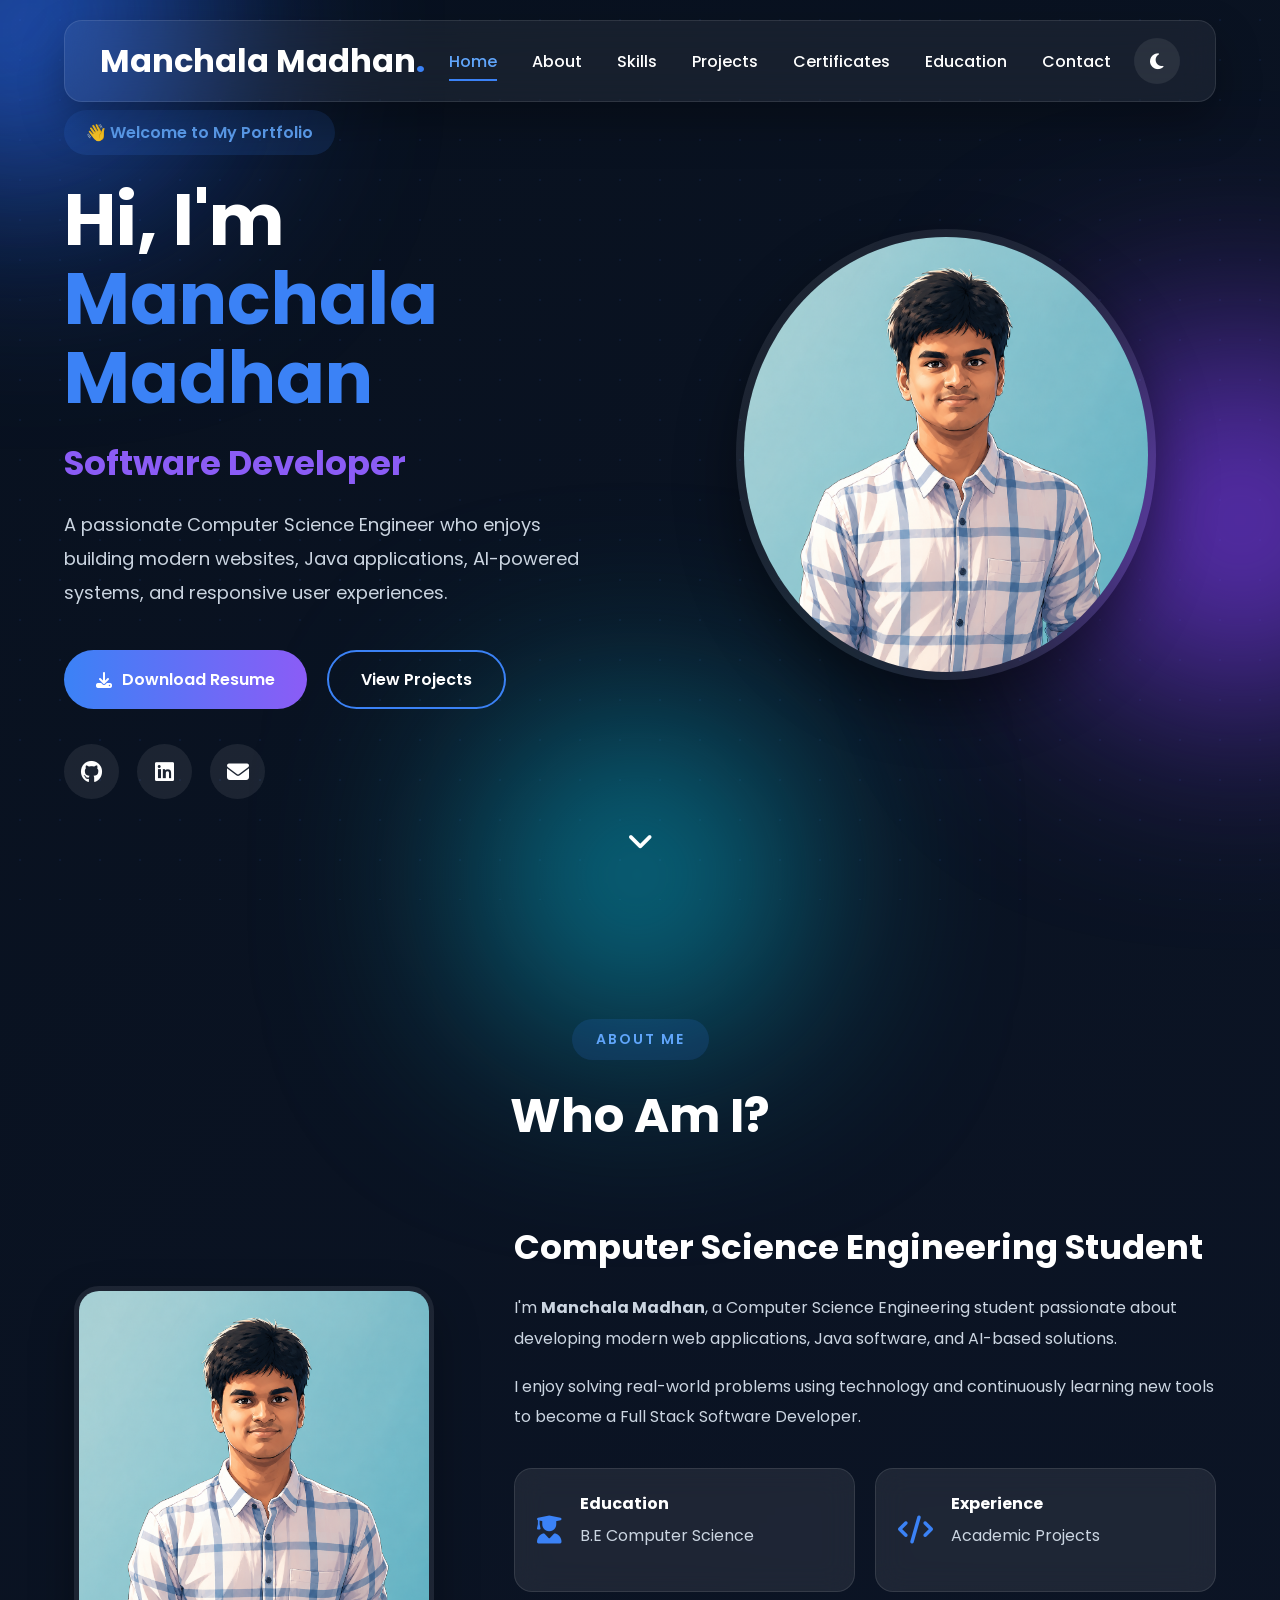
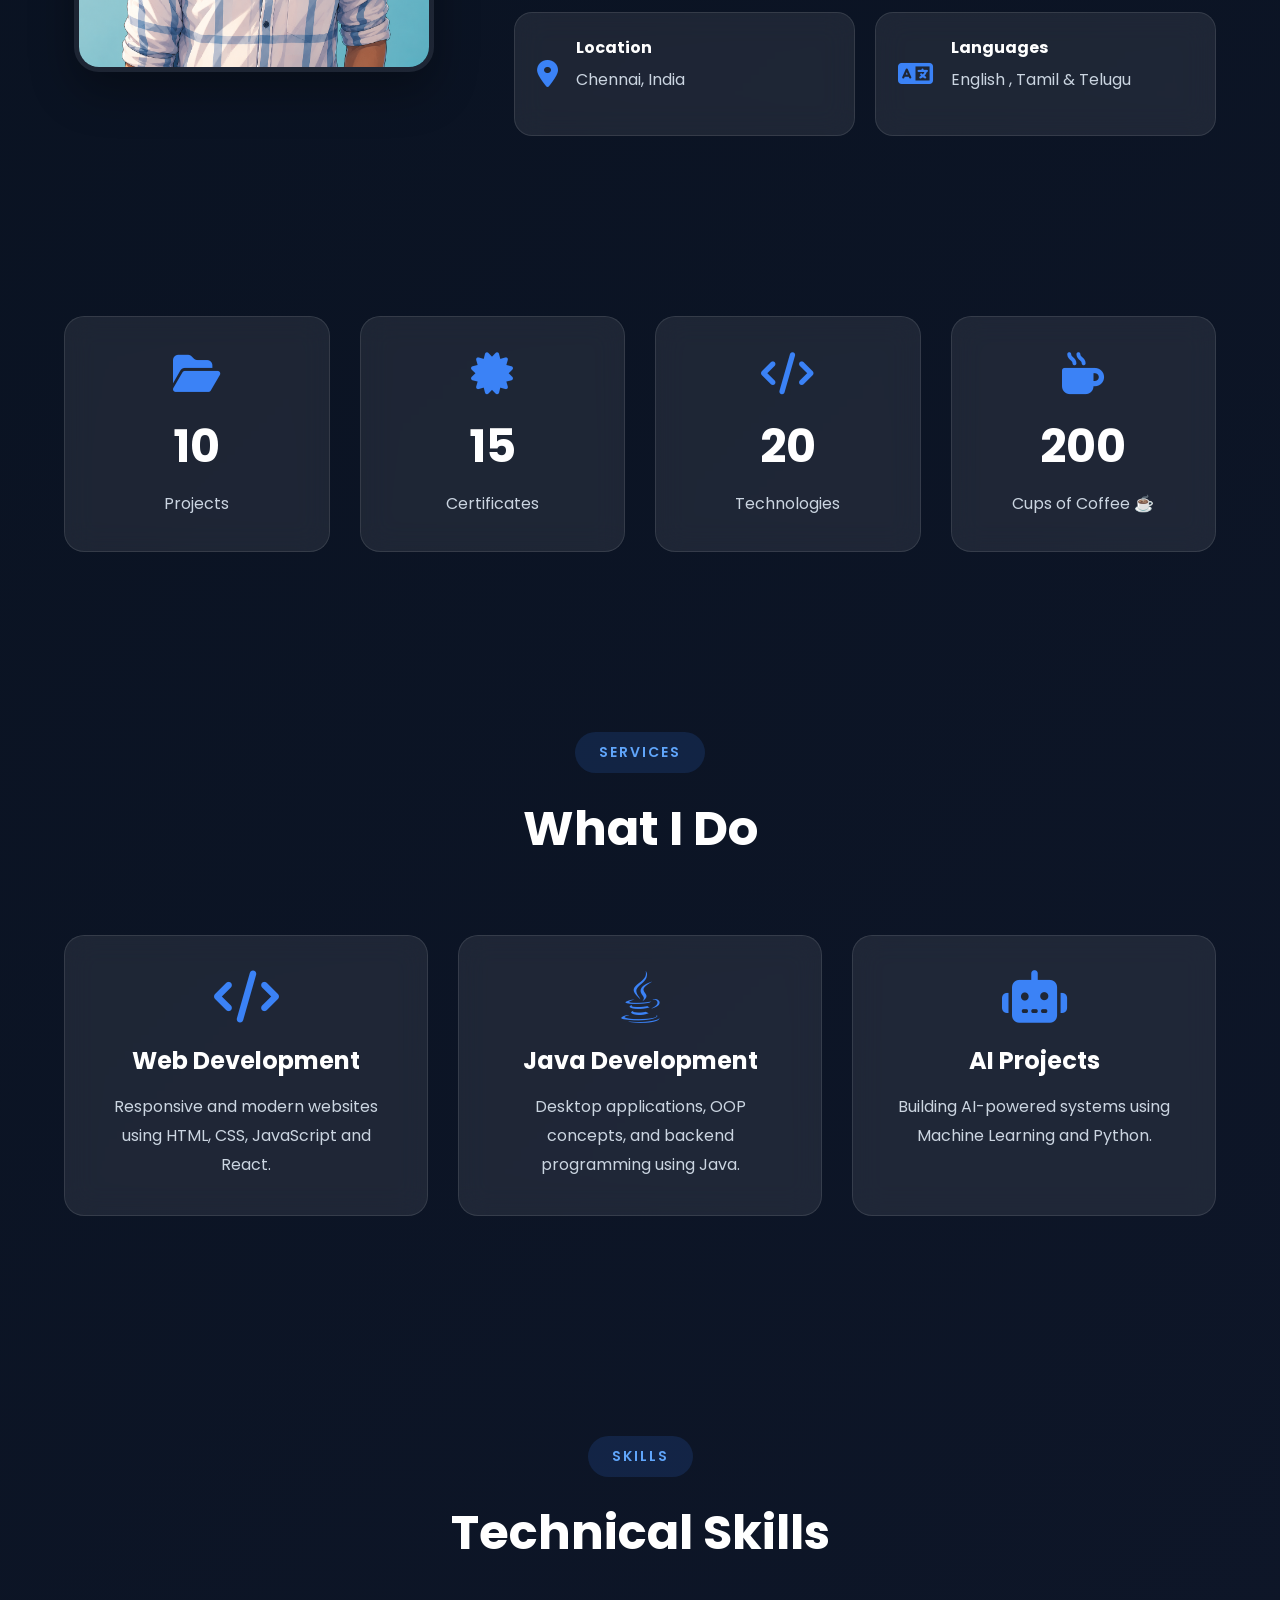
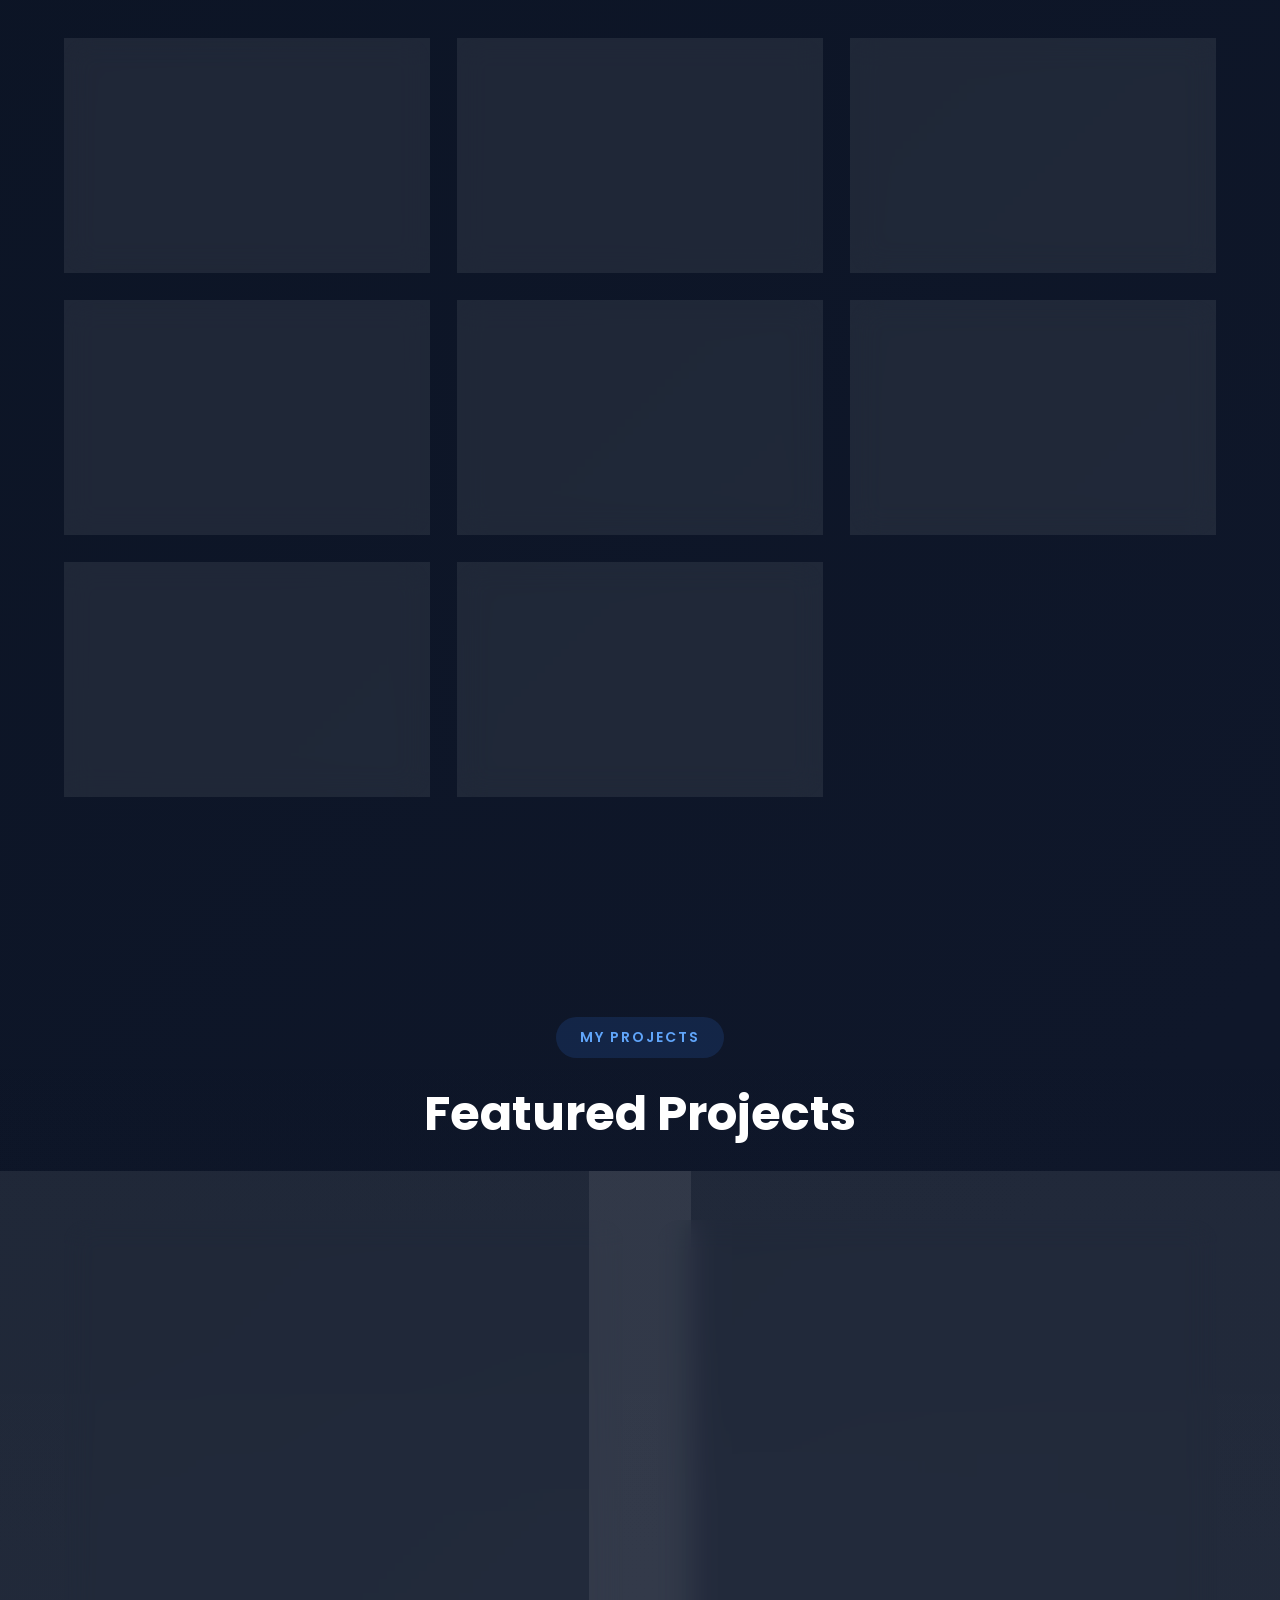
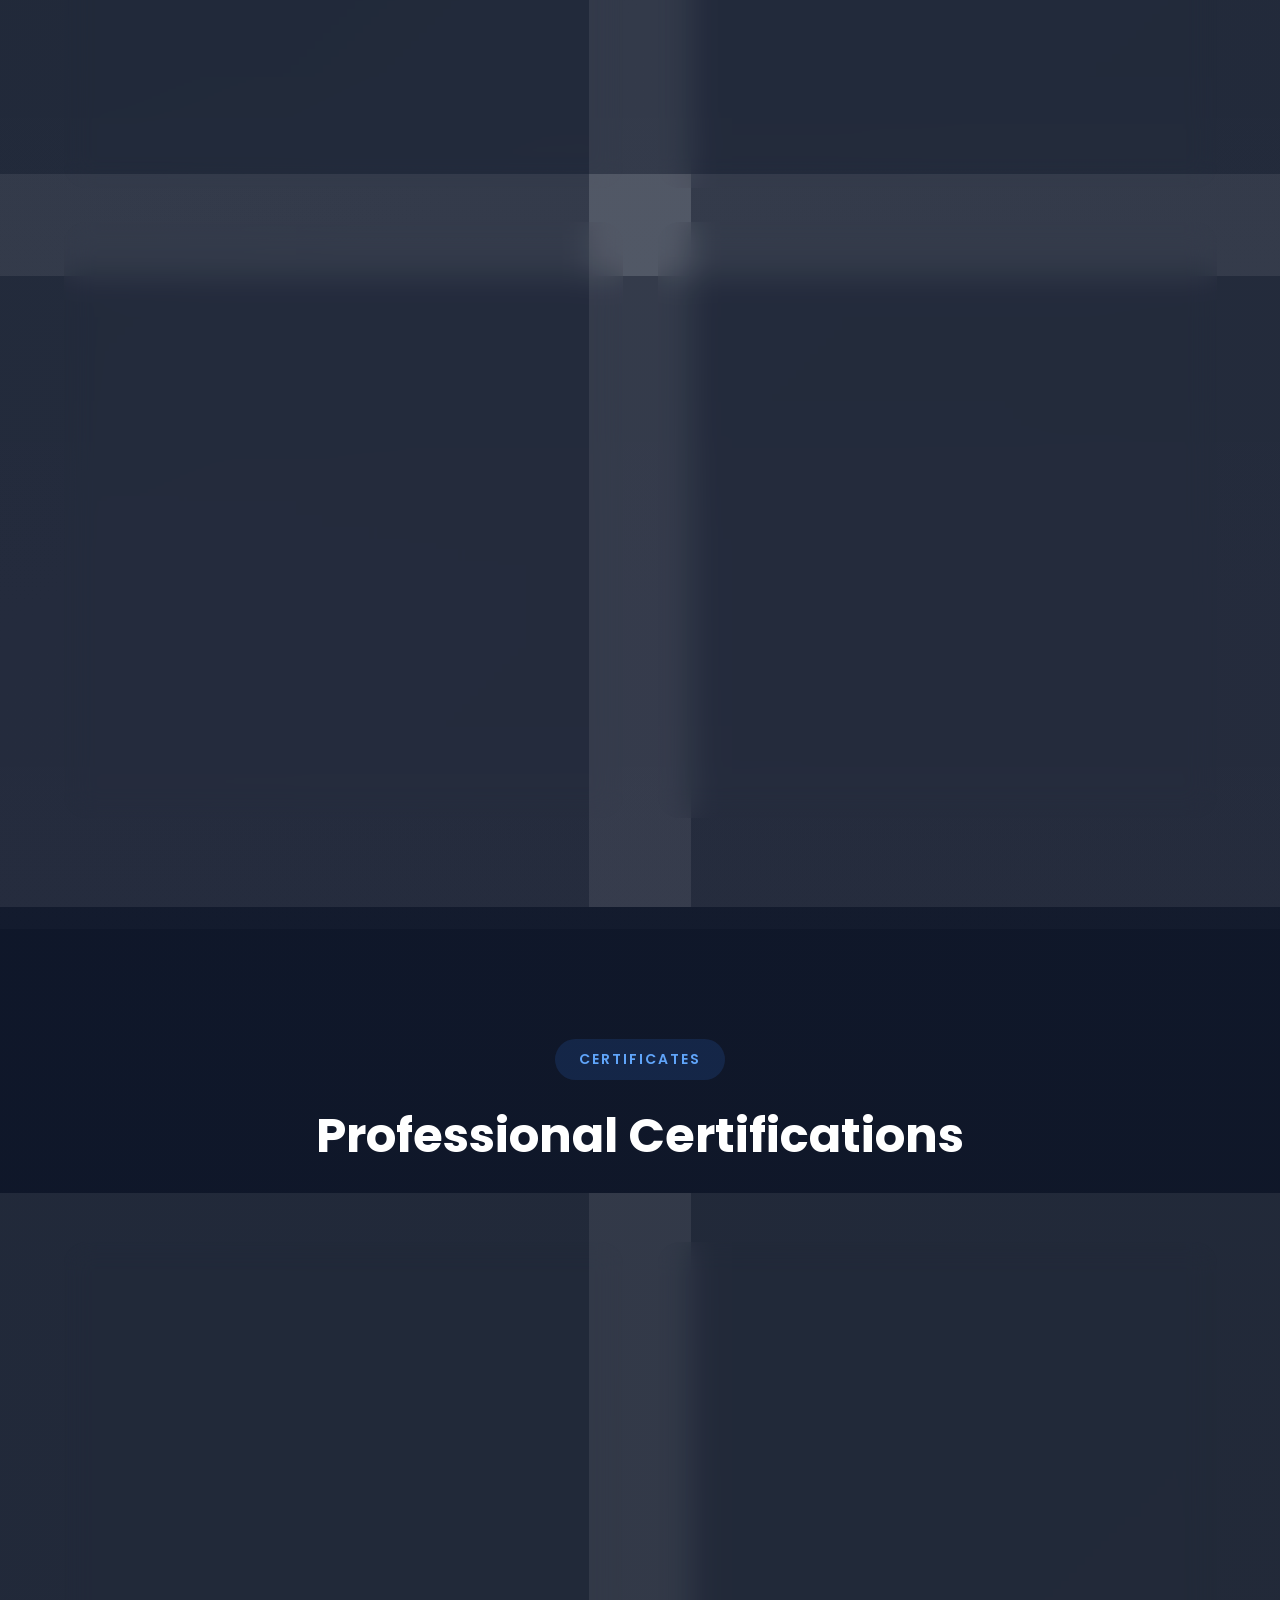
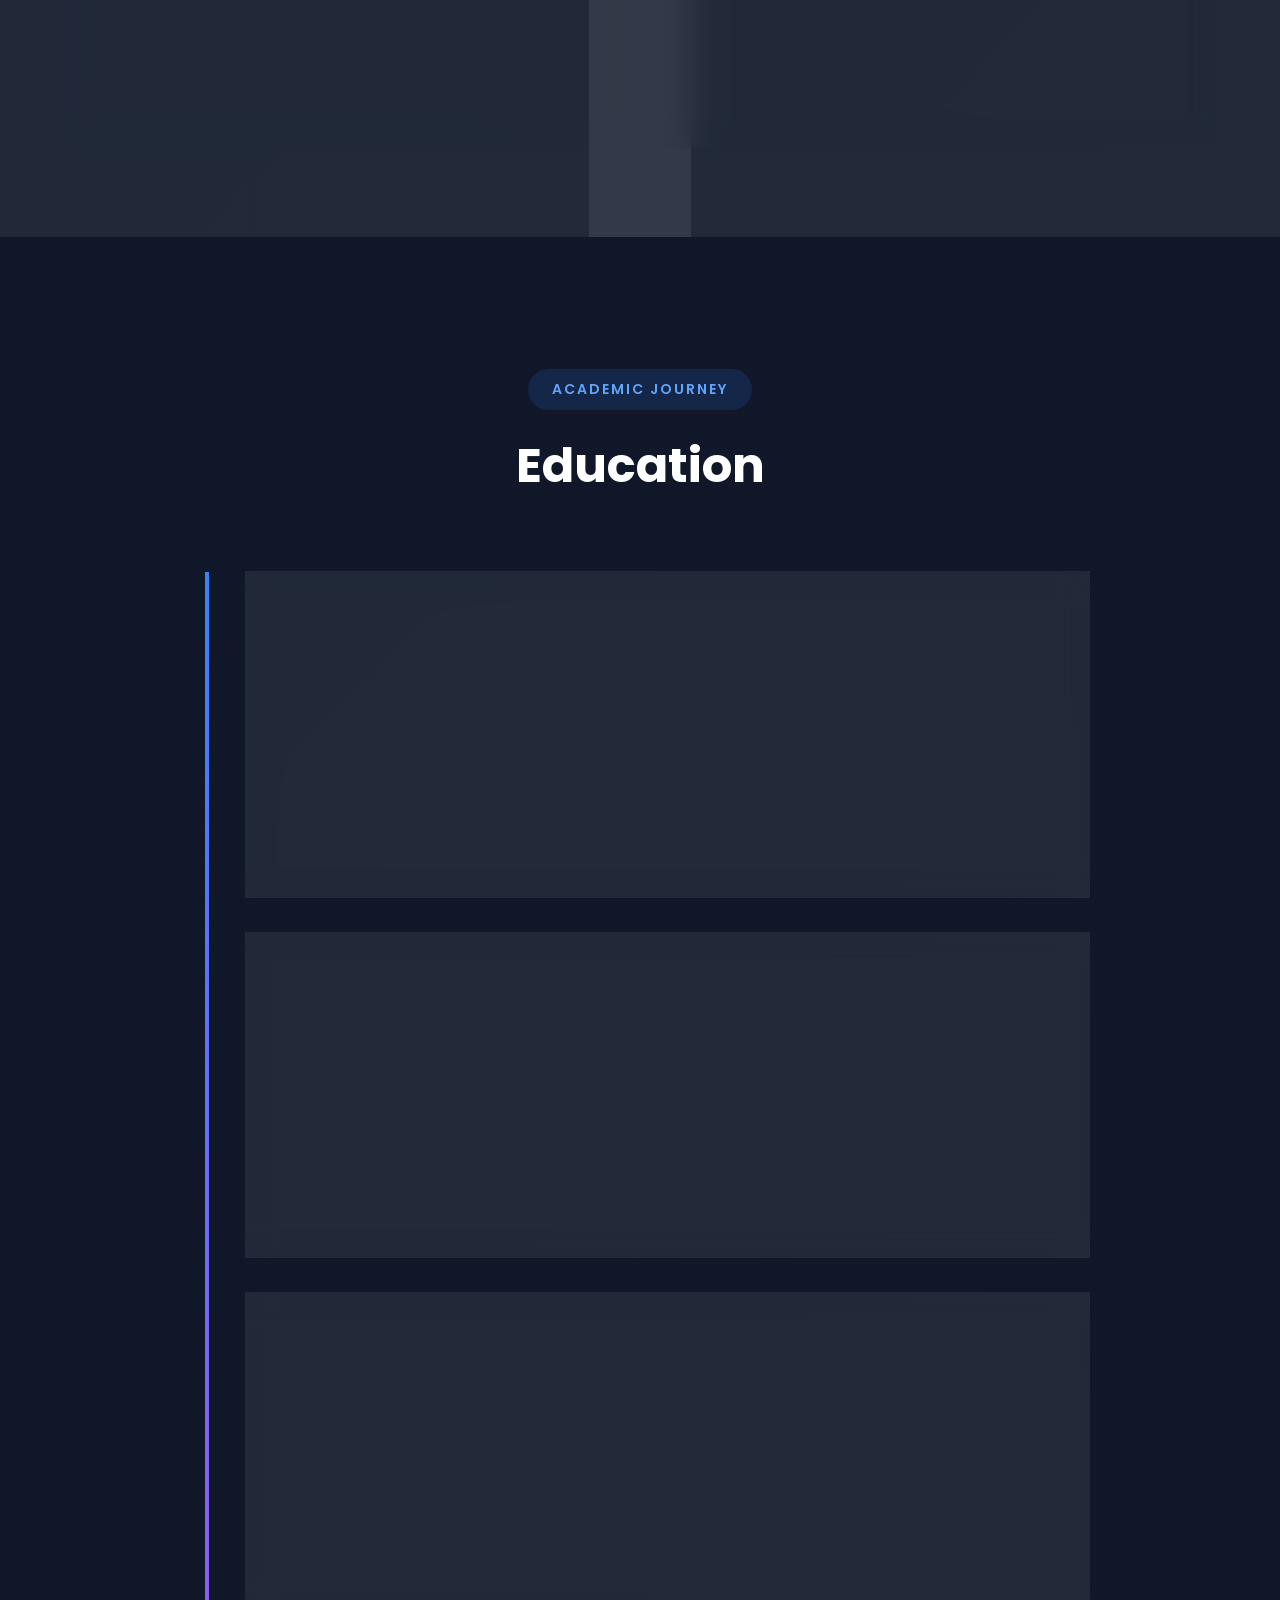
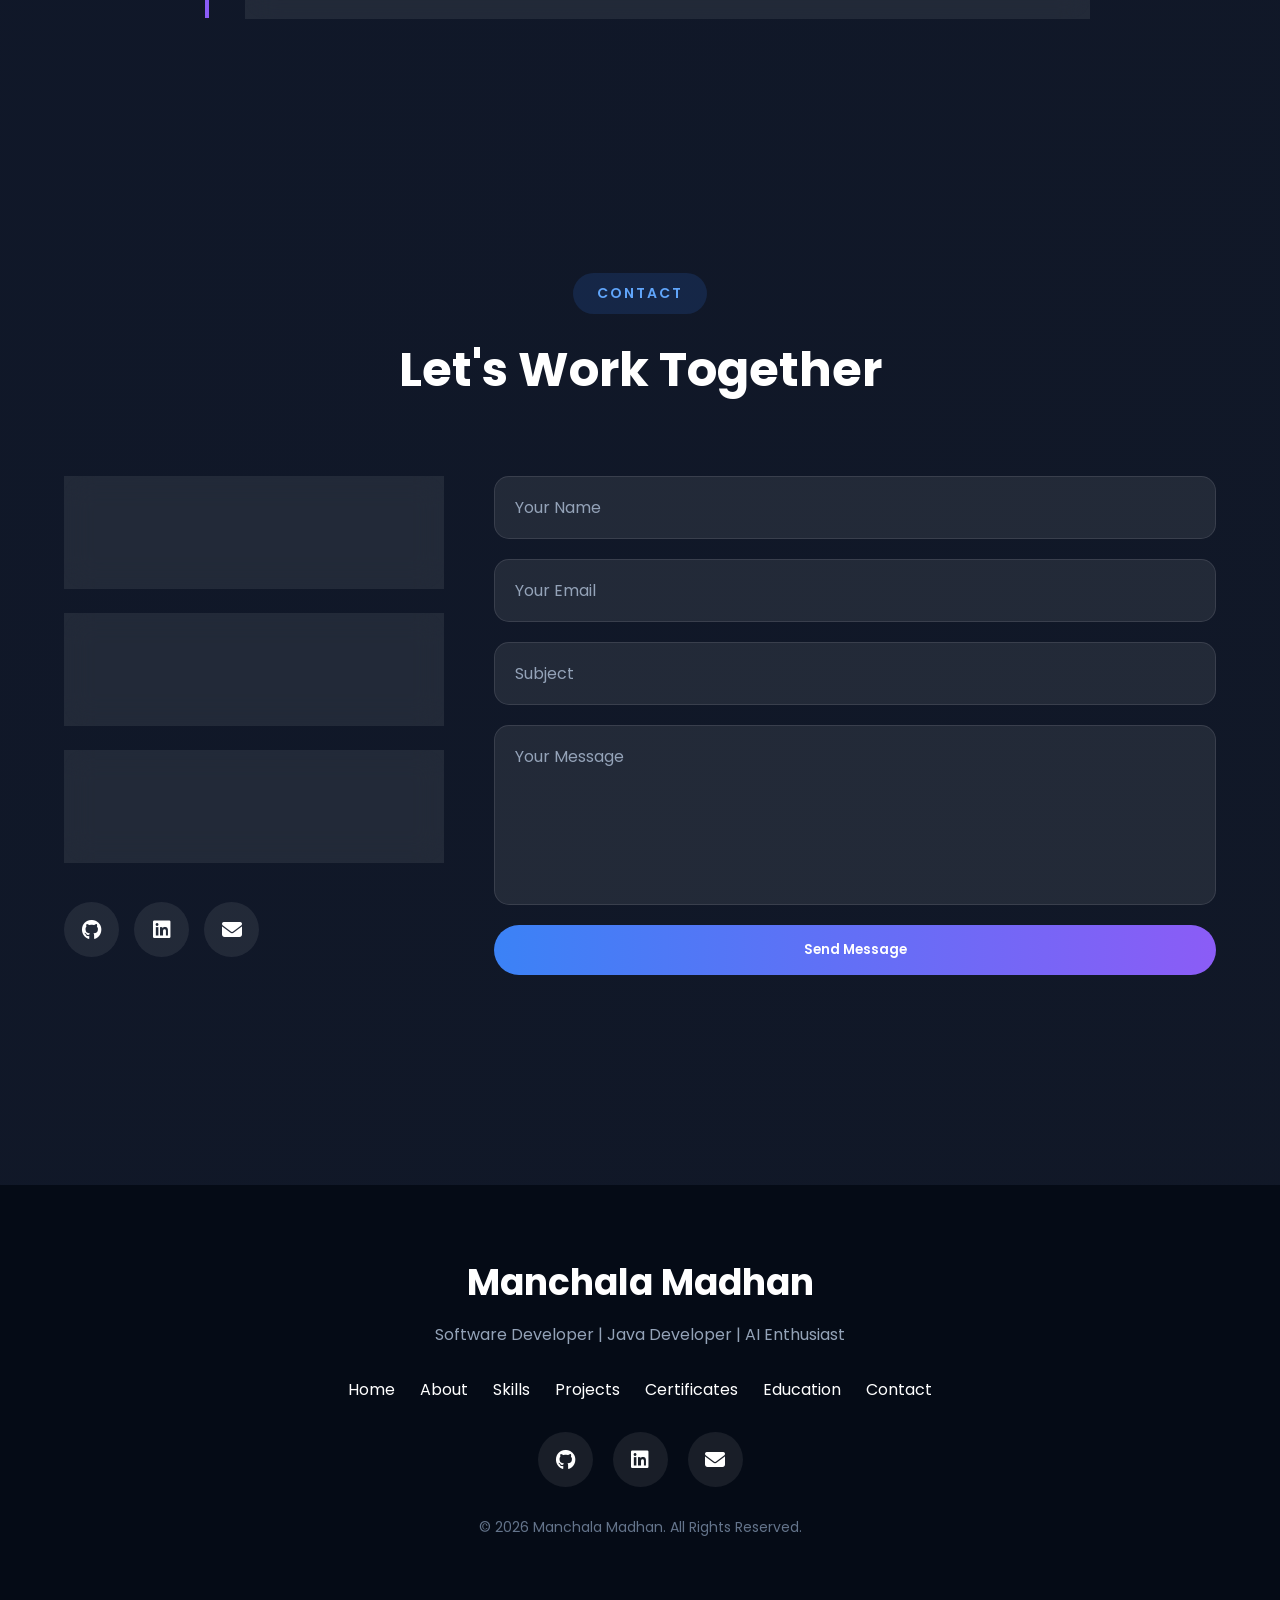
==== commit 7fb4bd17: "Changed" ====
--- a/index.html
+++ b/index.html
@@ -155,7 +155,7 @@
 
 <div class="hero-buttons">
 
-<a href="Resume.pdf"
+<a href="Manchala_Madhan_Resume.pdf"
 download
 class="btn primary-btn">
 
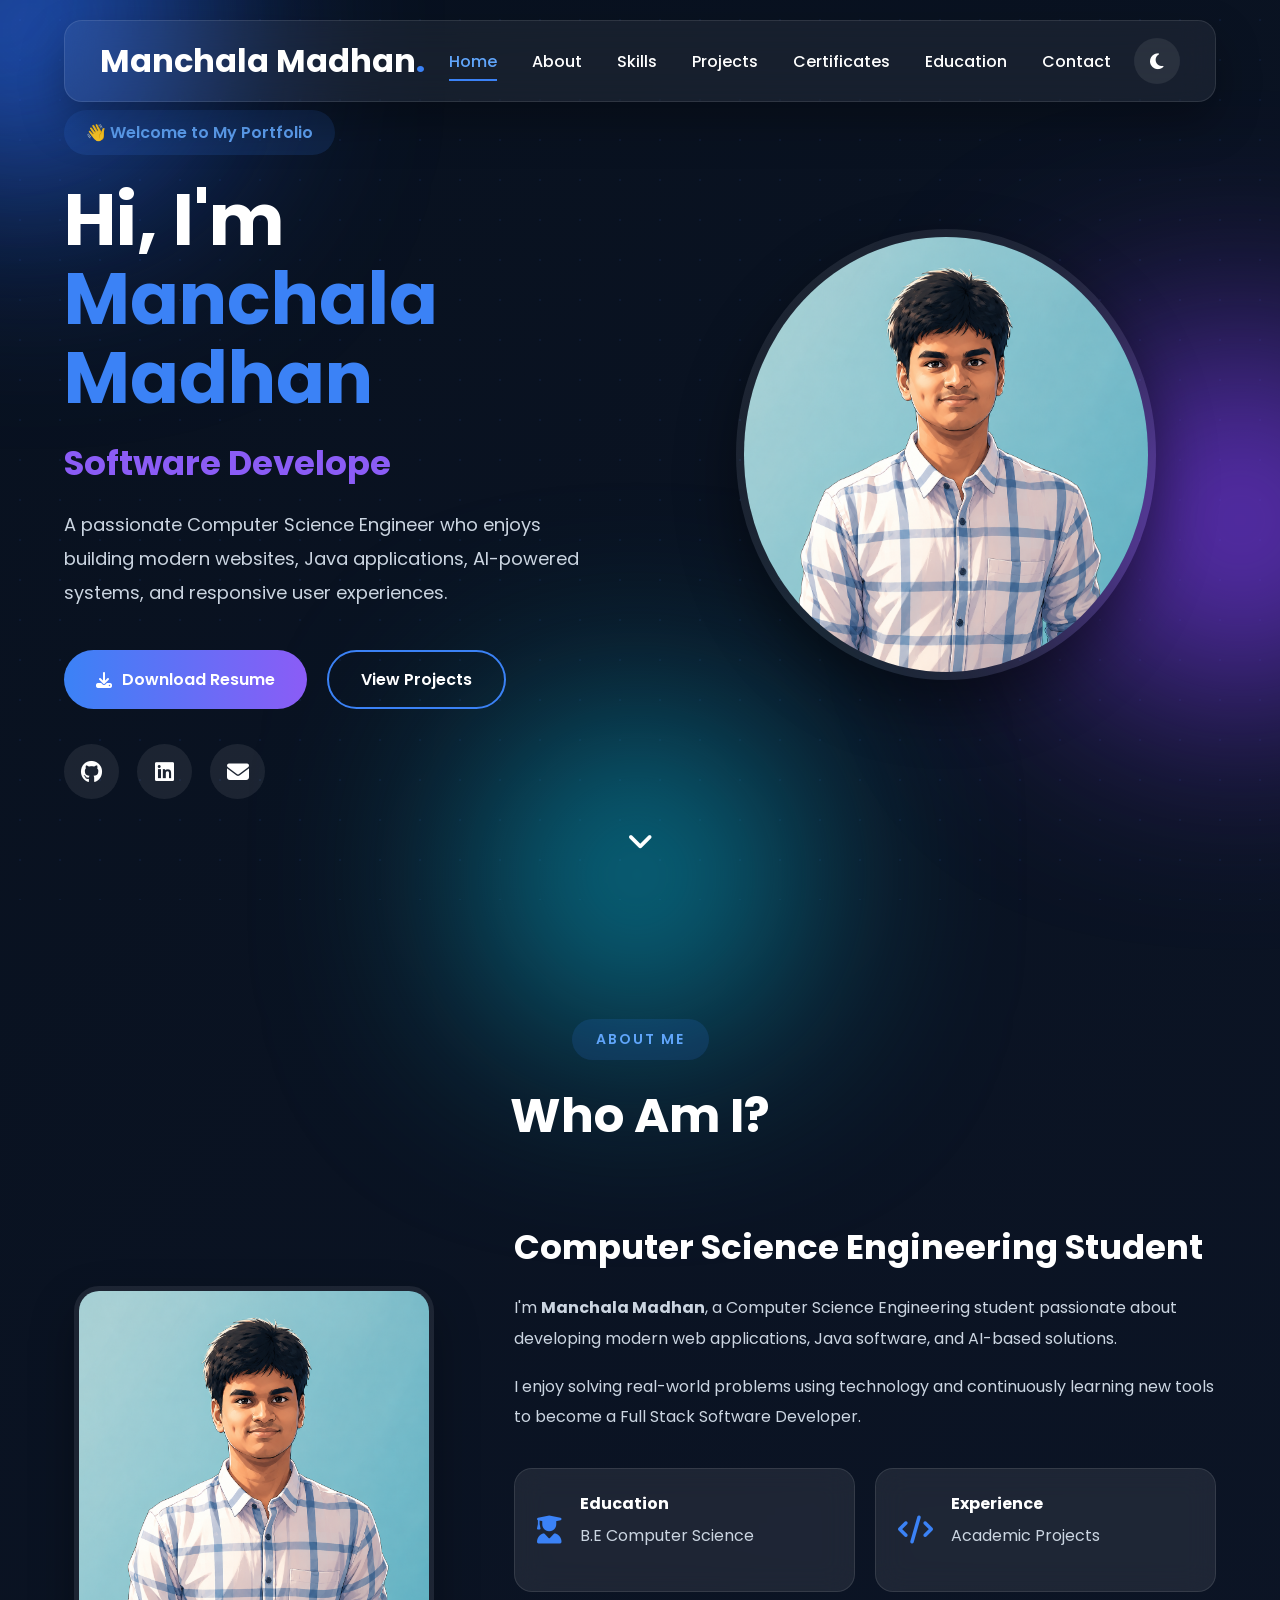
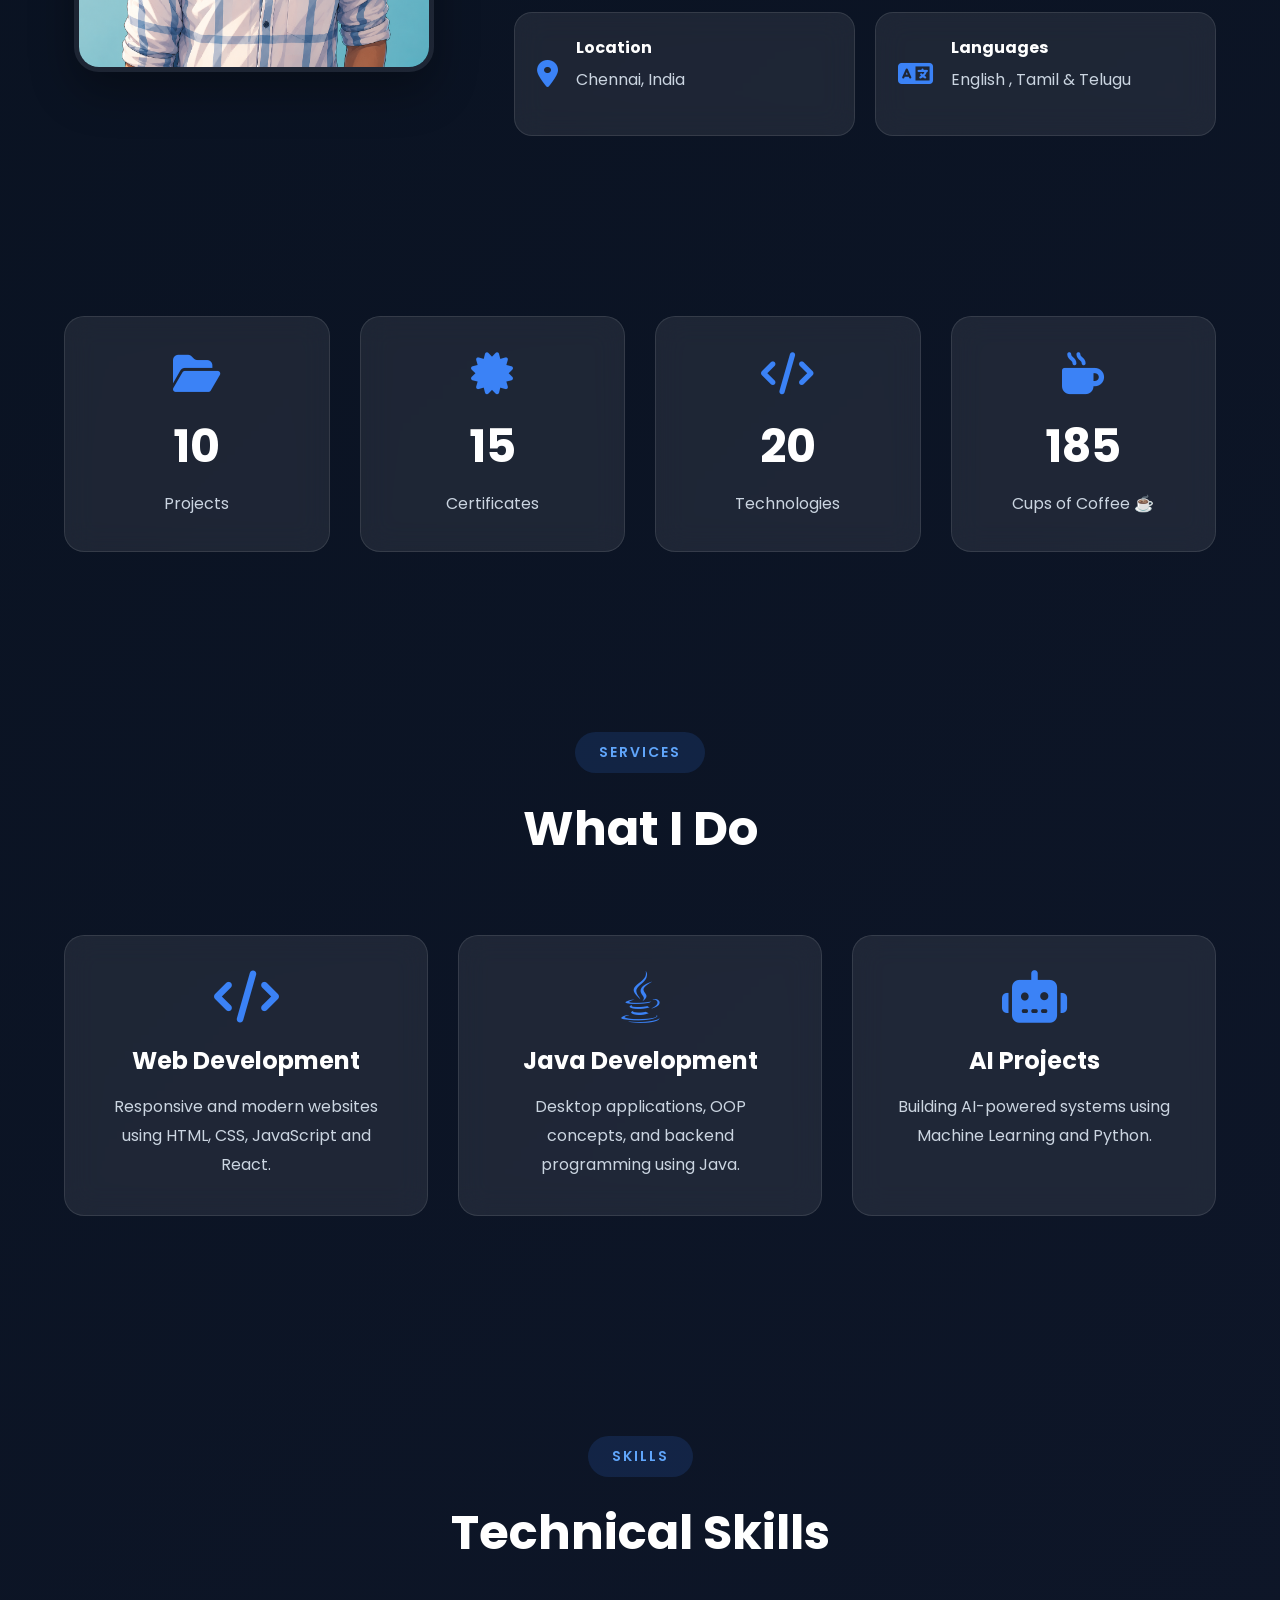
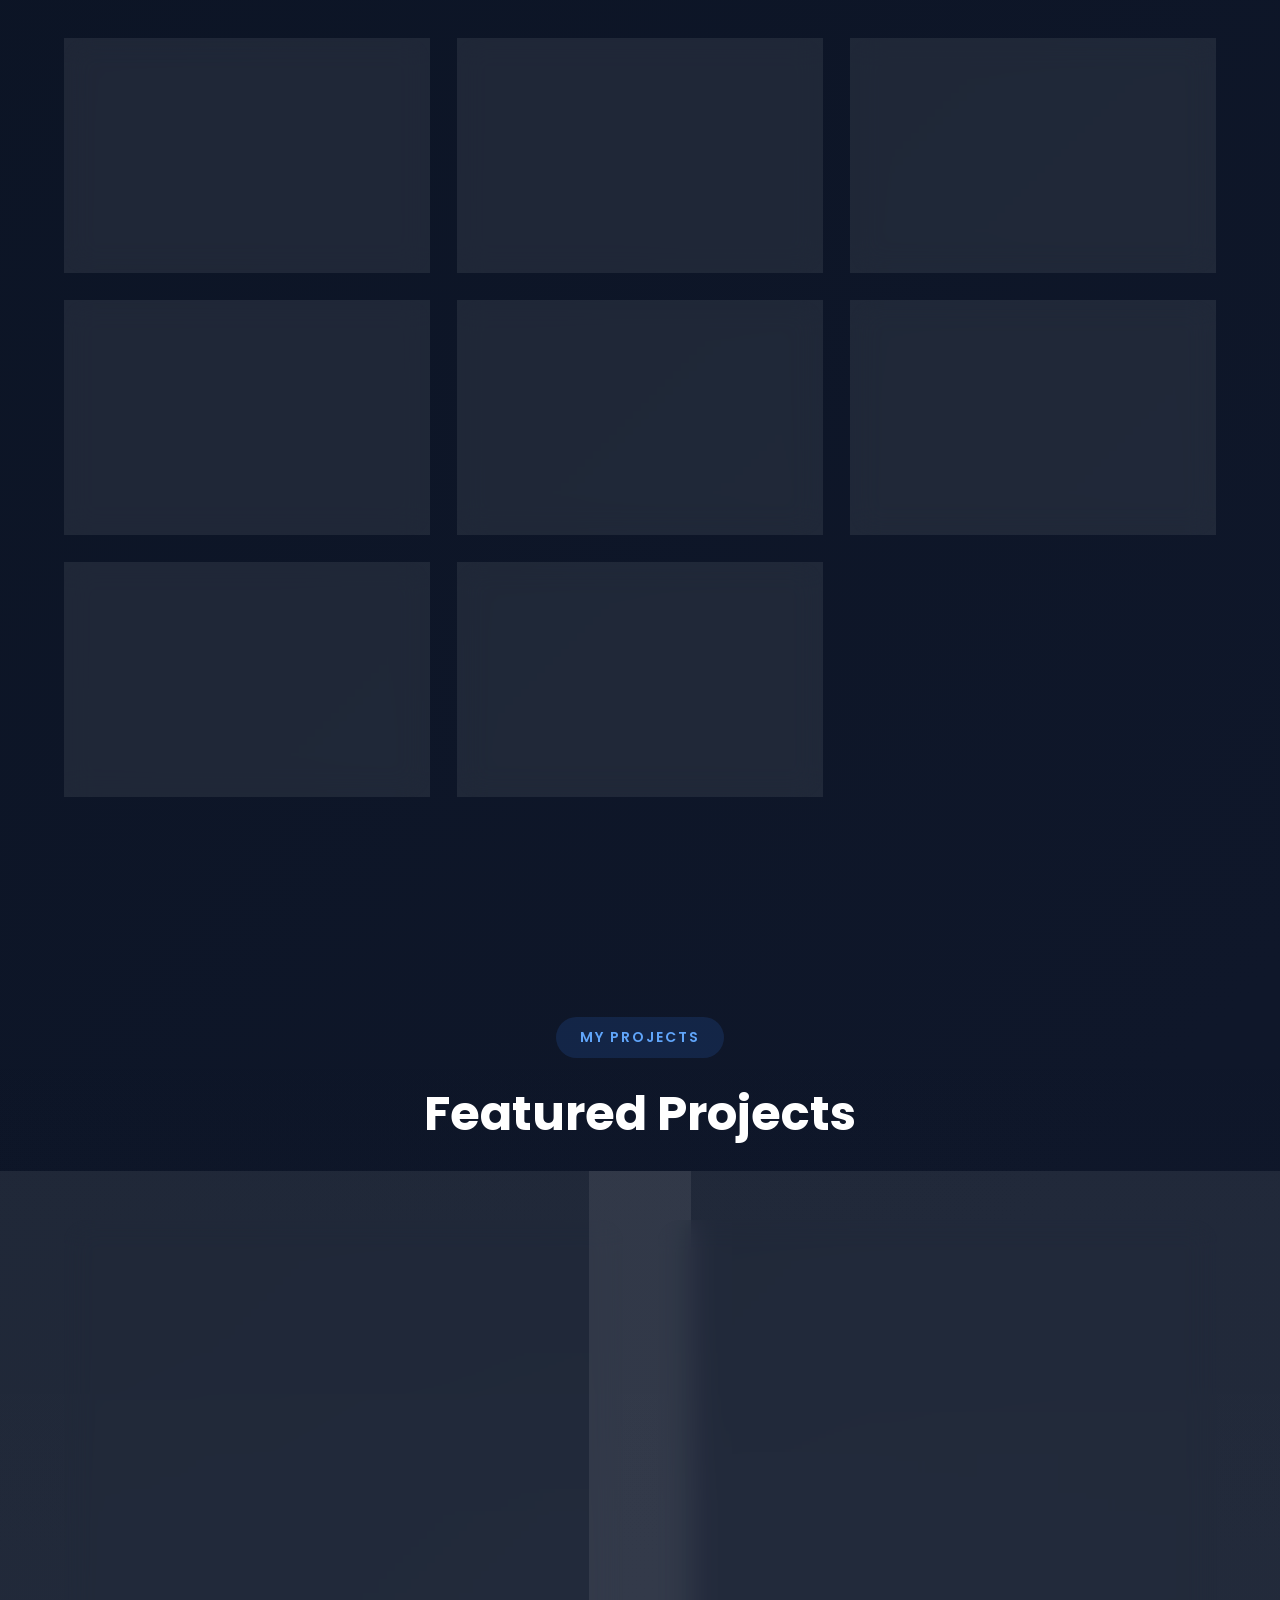
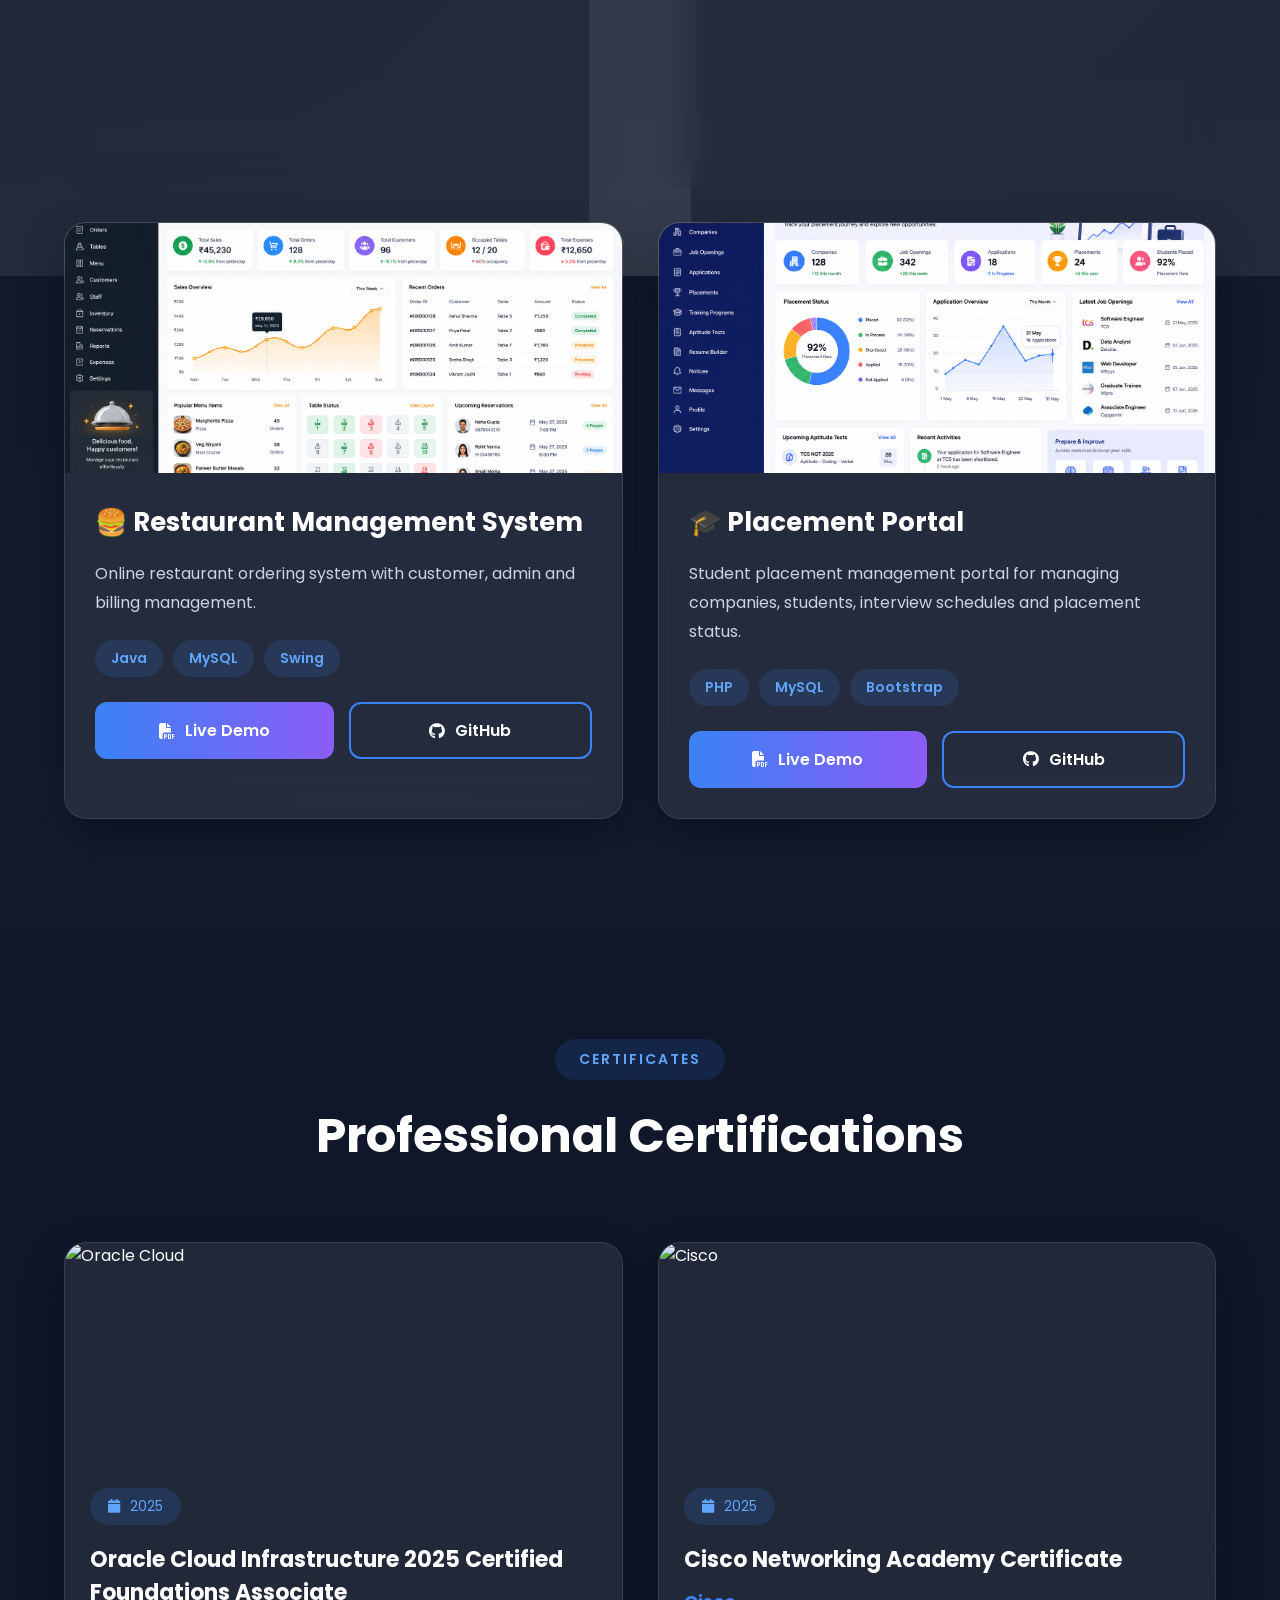
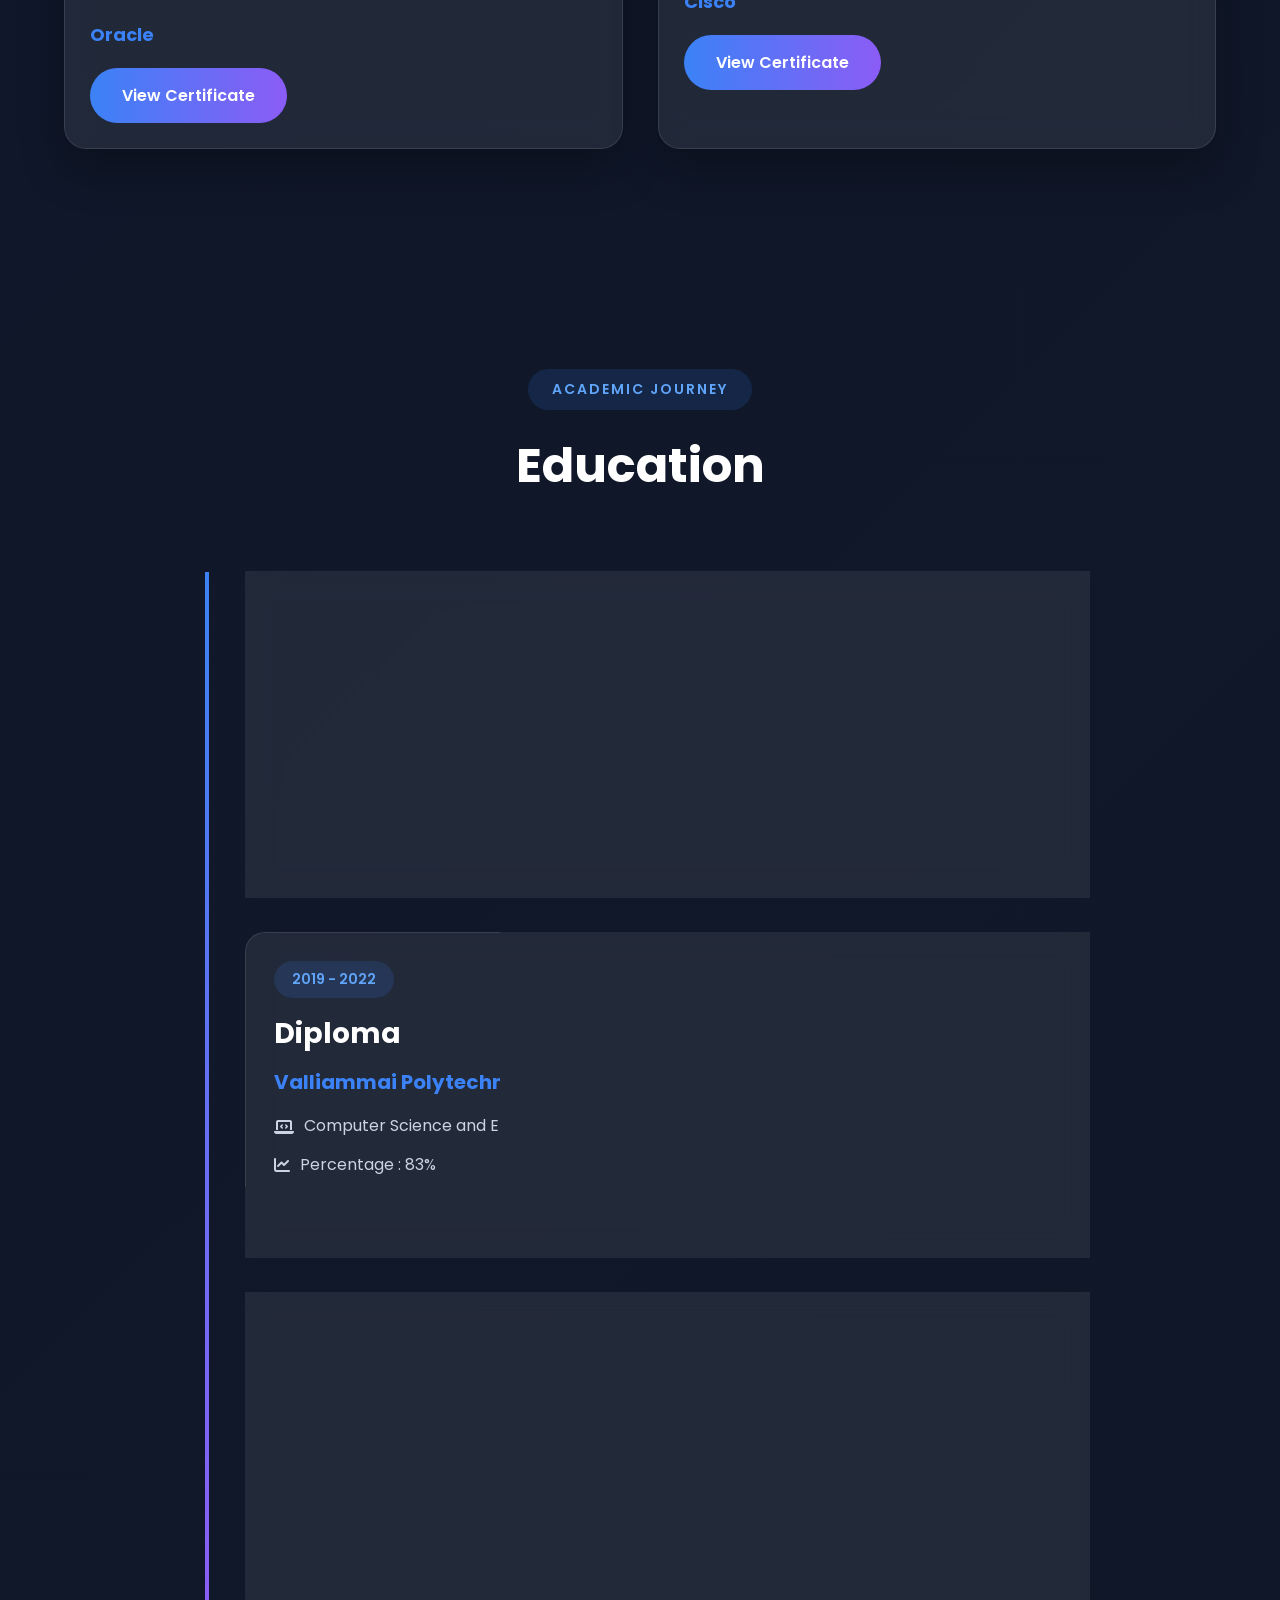
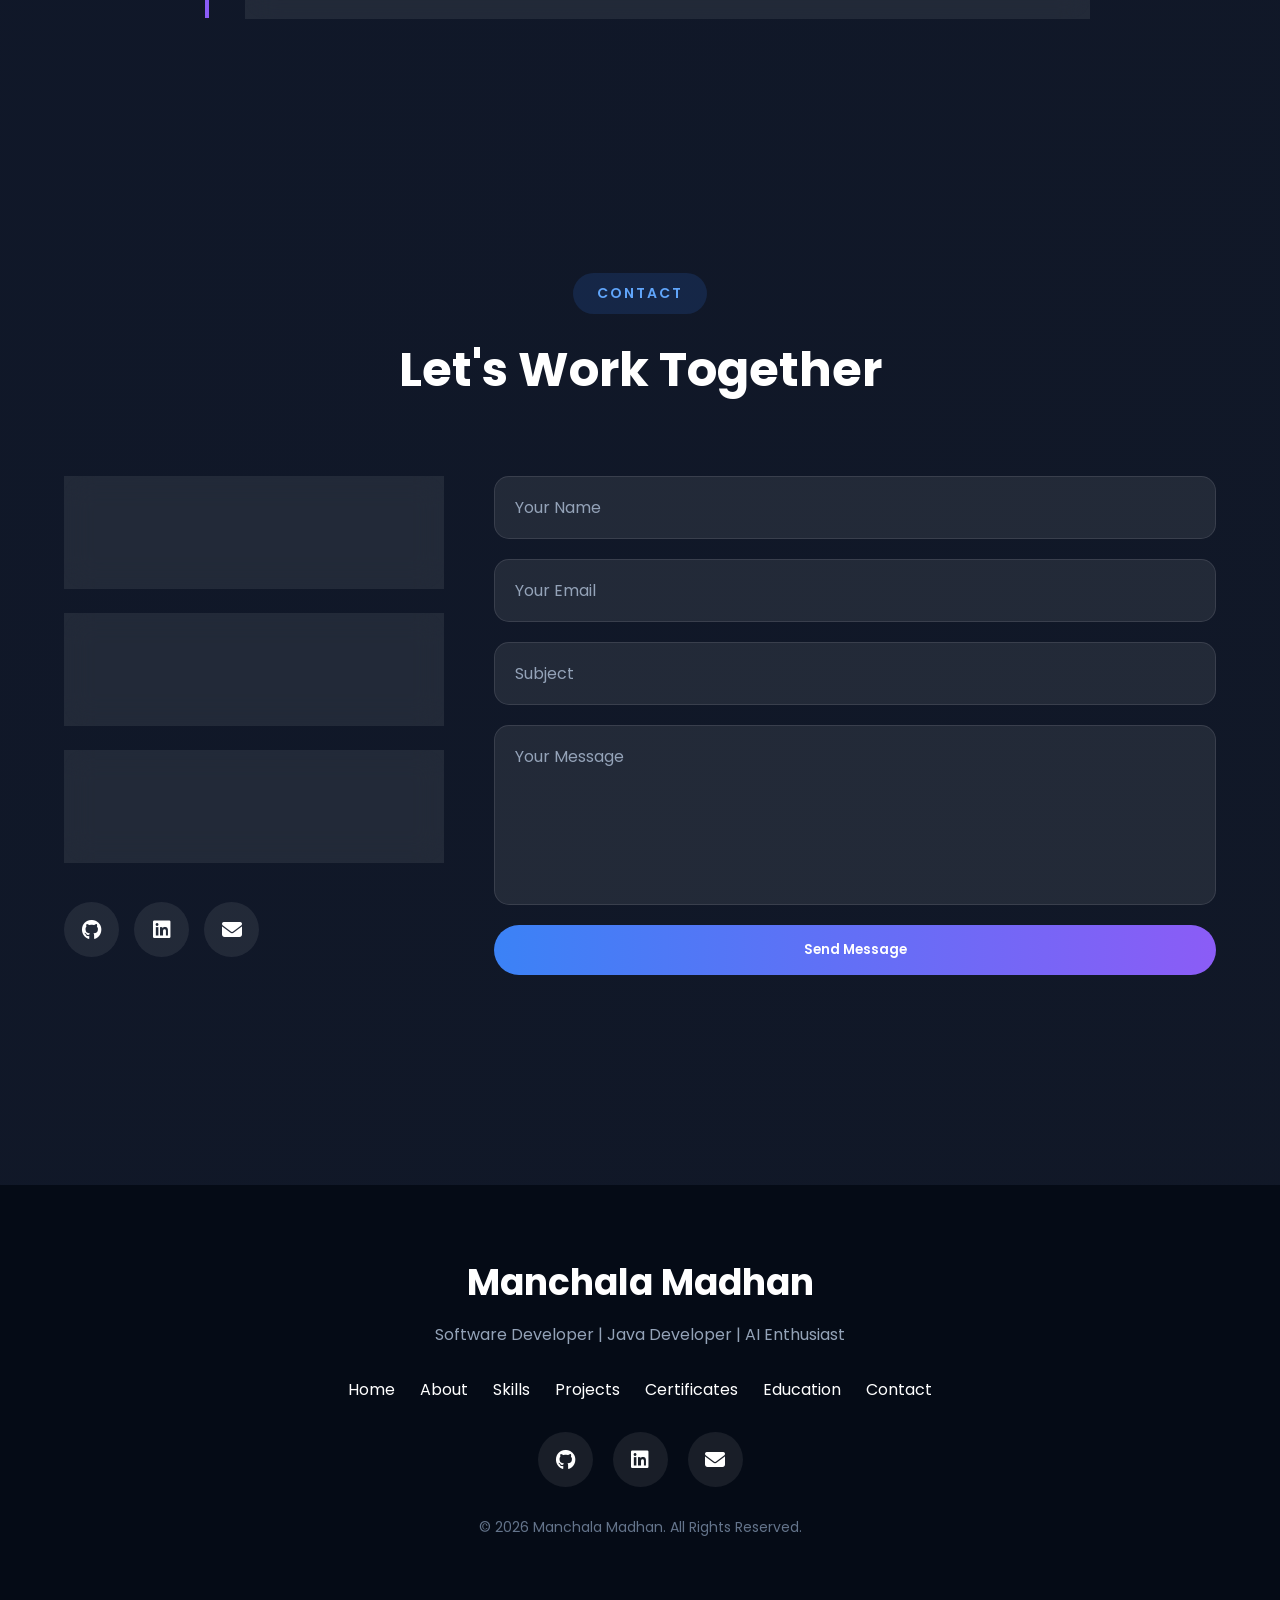
==== commit 4433cb3c: "Update portfolio" ====
--- a/index.html
+++ b/index.html
@@ -568,7 +568,7 @@
 
                 </div>
 
-                <span>75%</span>
+                <span>70%</span>
 
             </div>
 
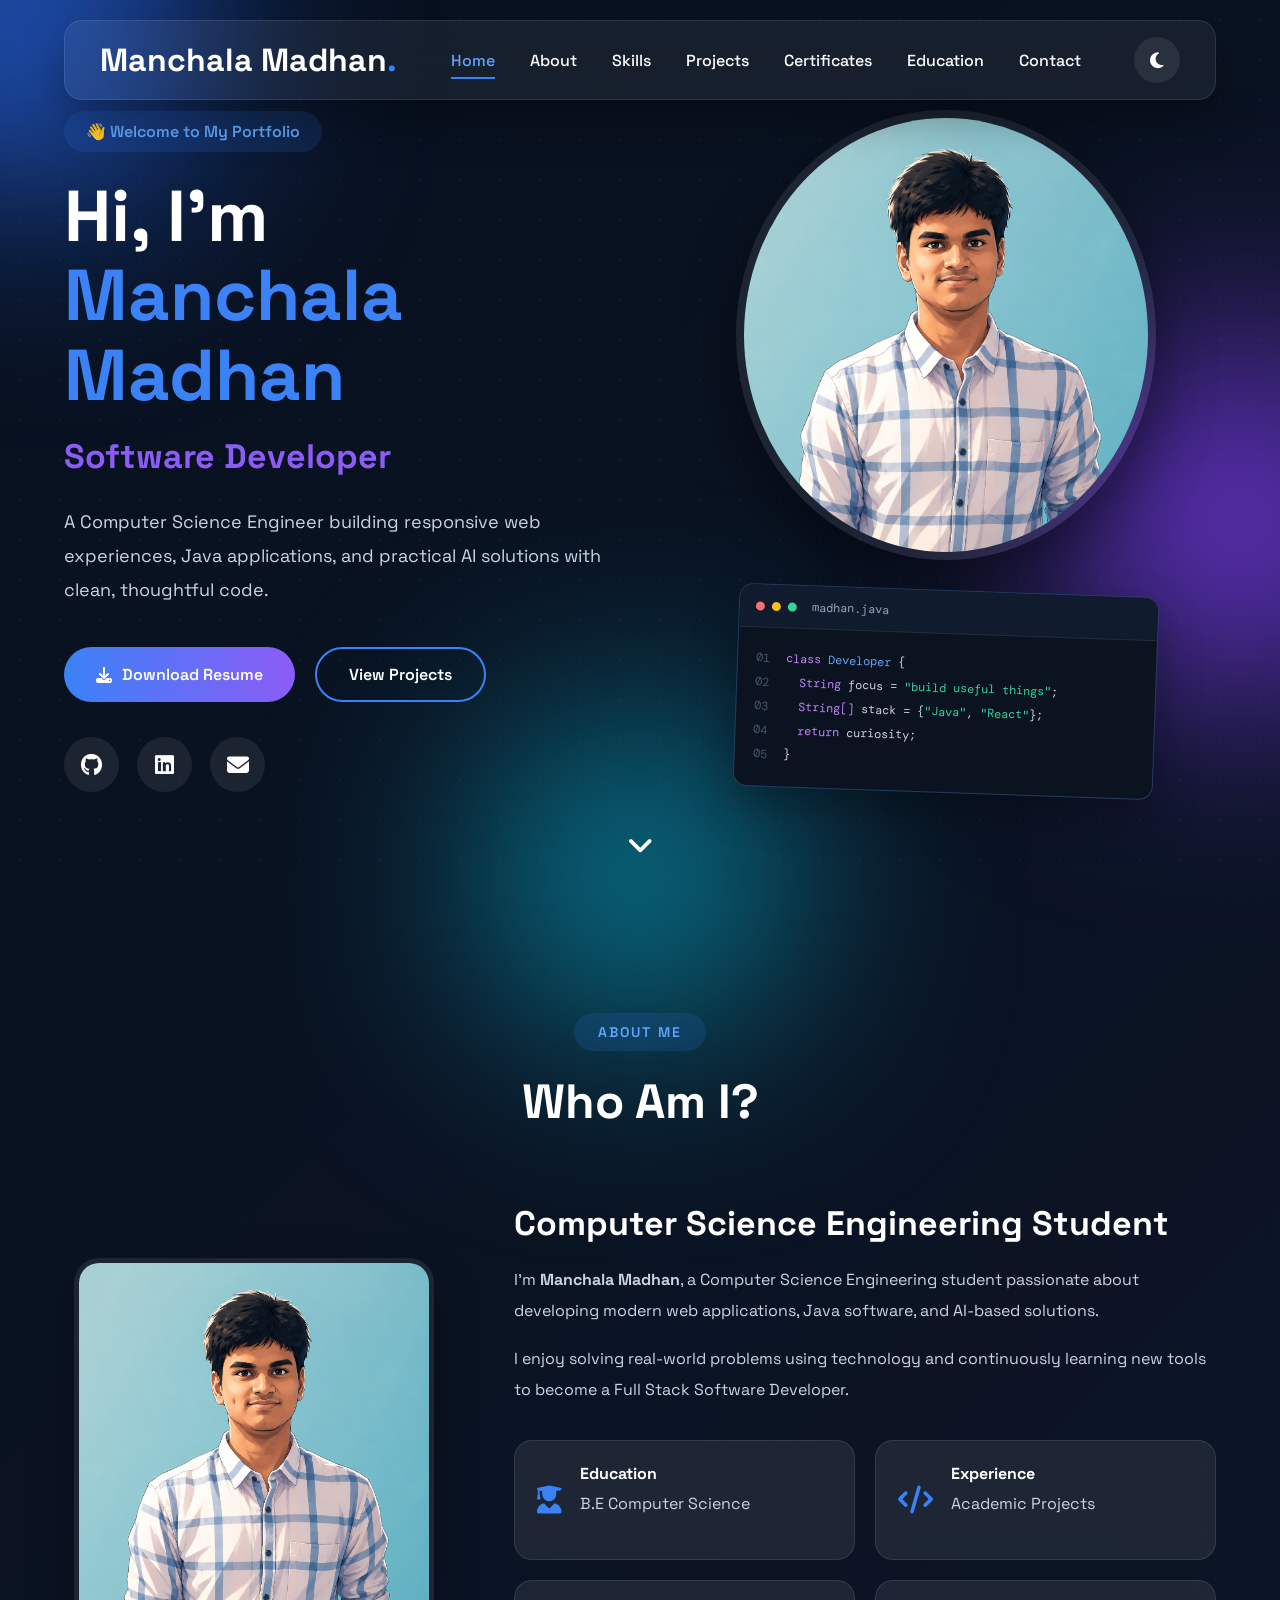
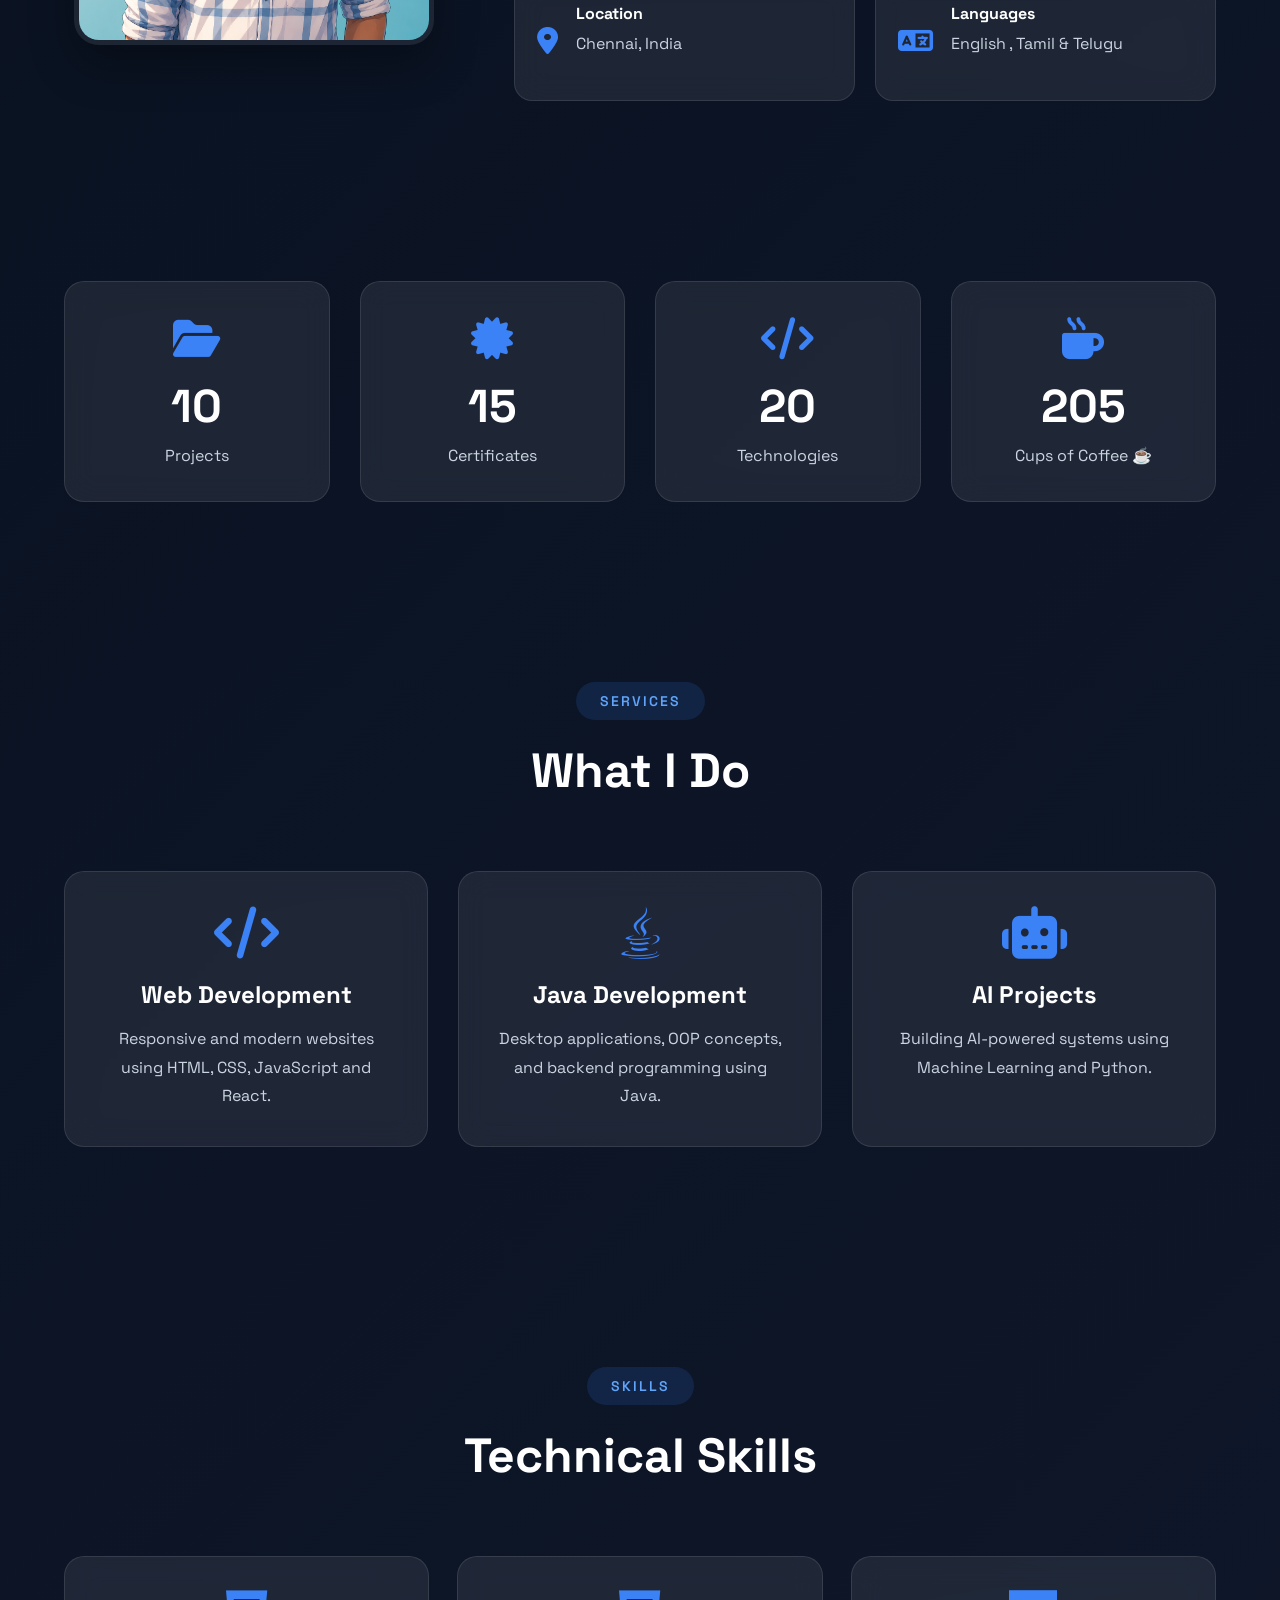
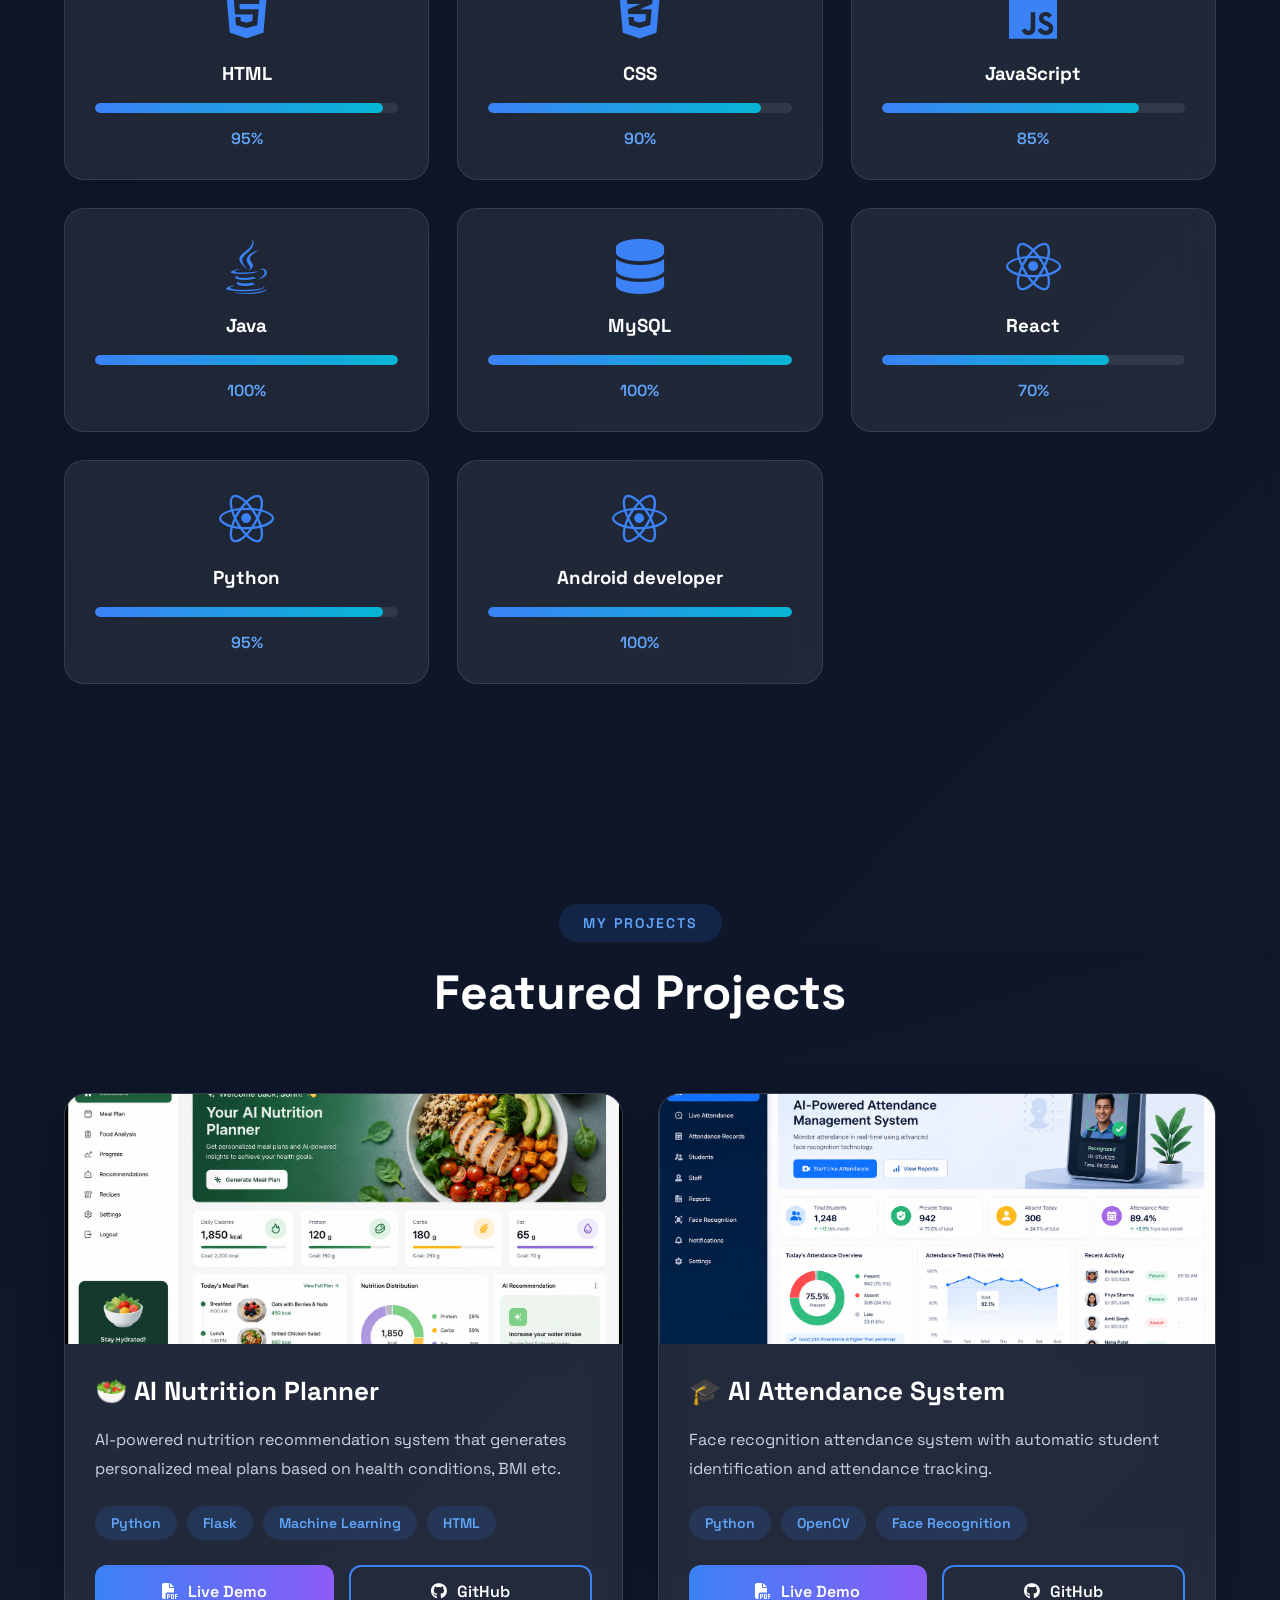
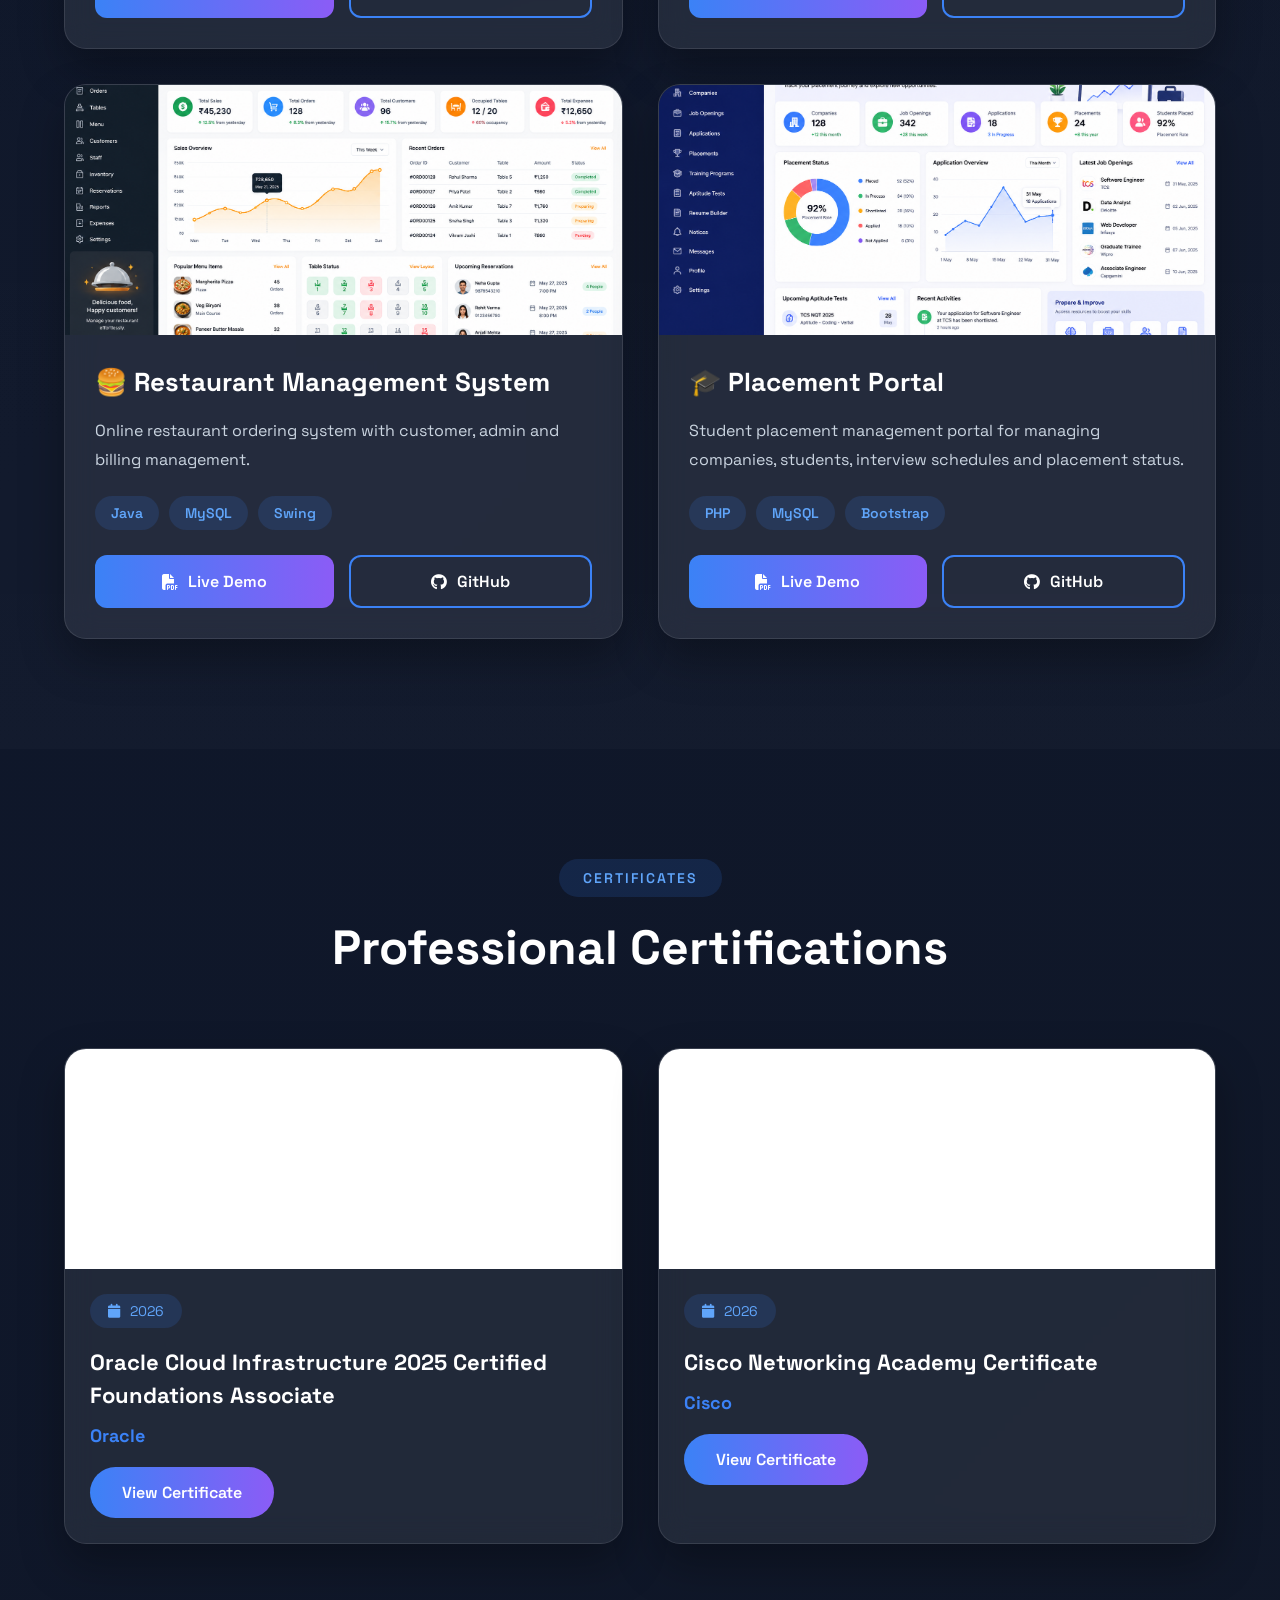
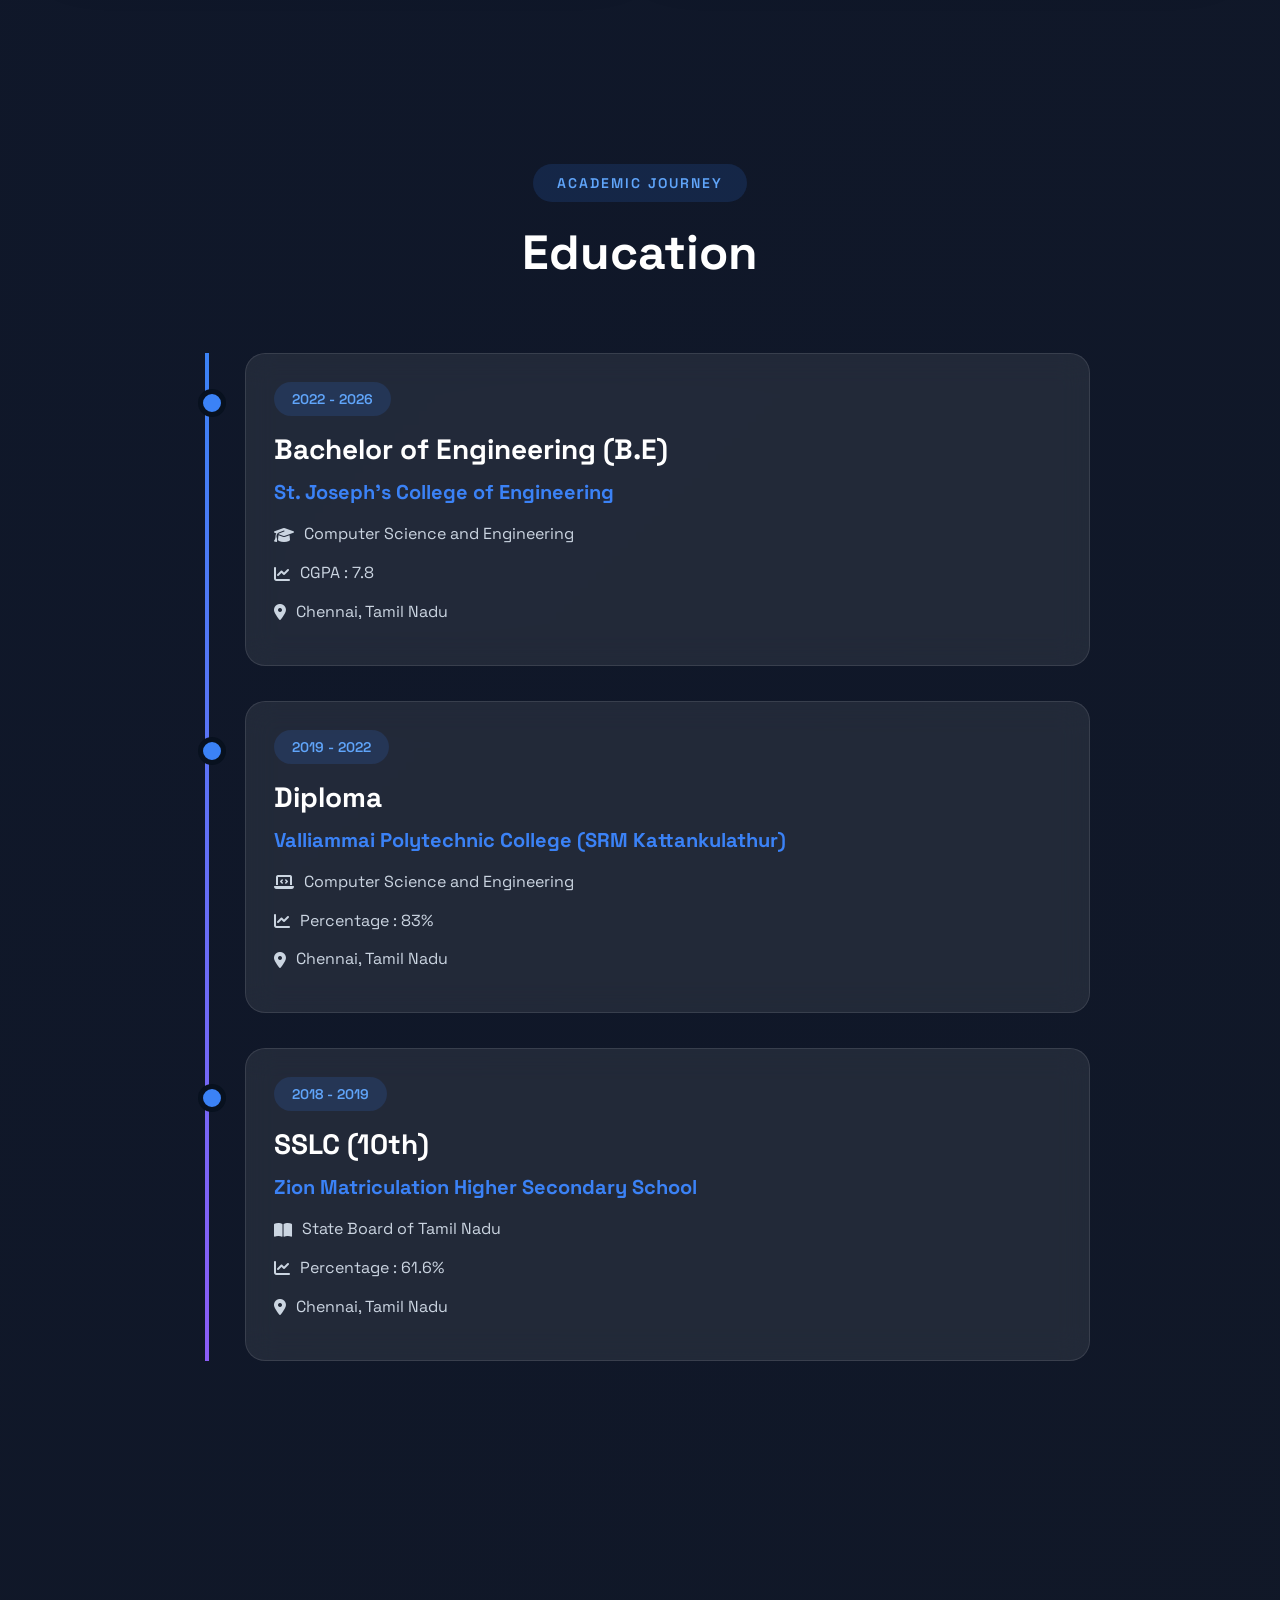
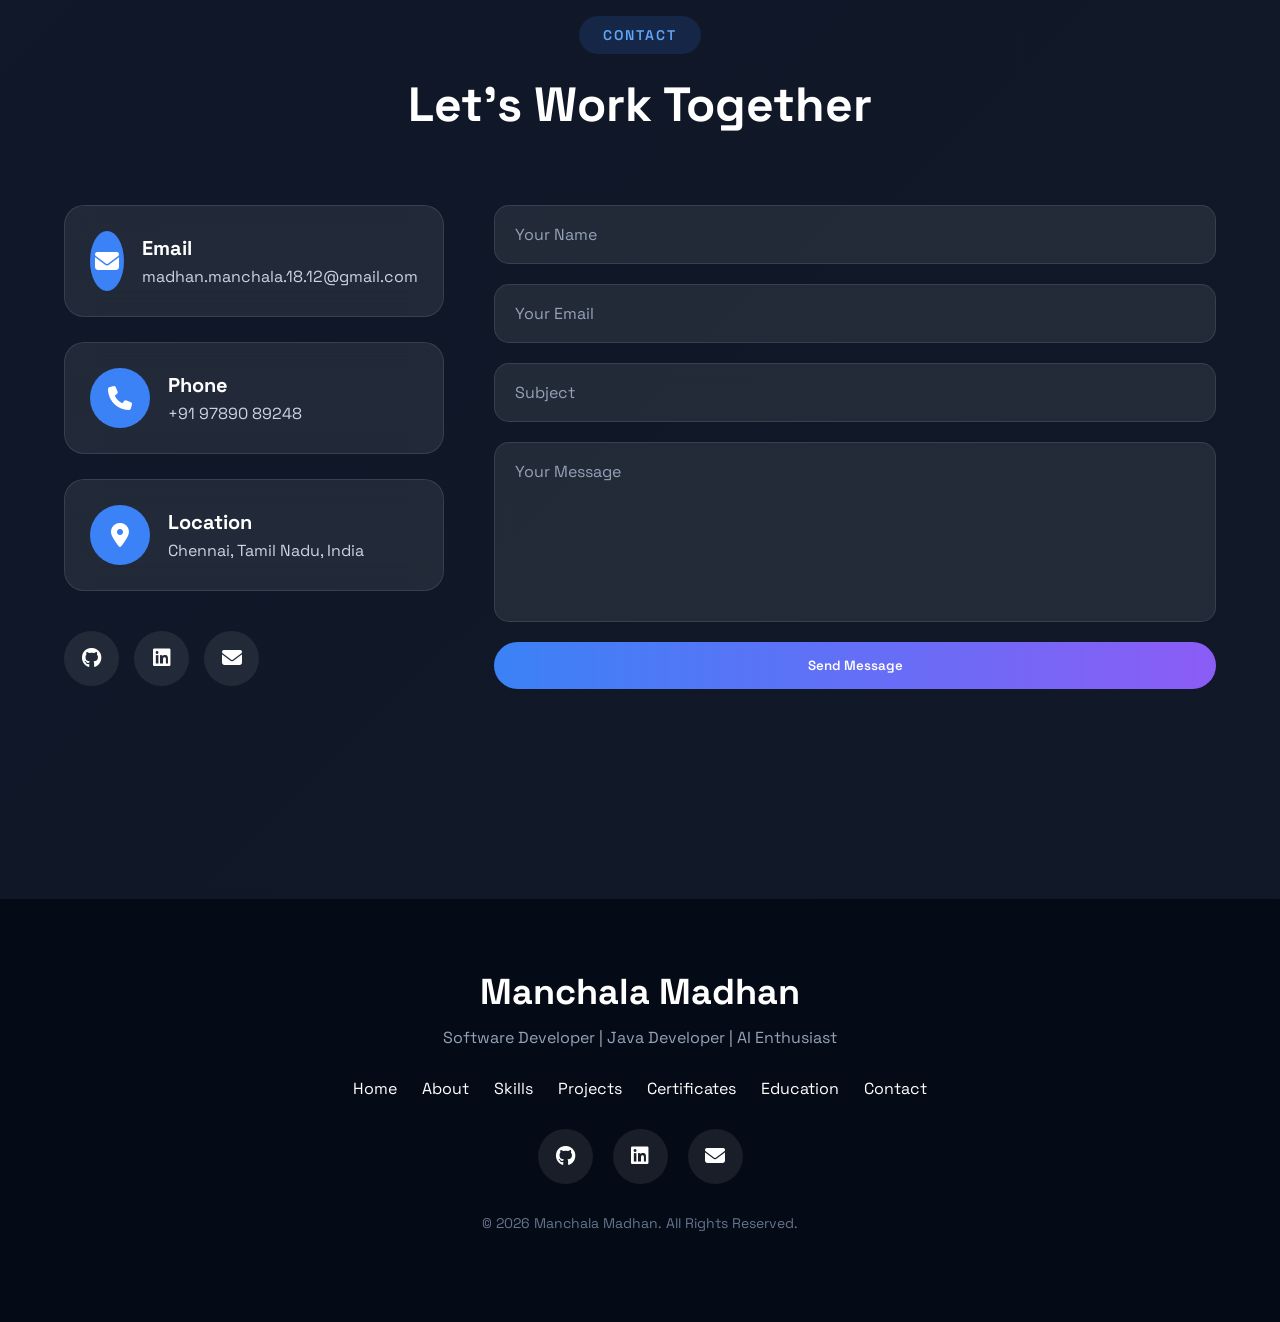
==== commit 8622ac0a: "Add Cisco certificate preview" ====
--- a/index.html
+++ b/index.html
@@ -148,8 +148,8 @@
 
 <p class="hero-text">
 
-A passionate Computer Science Engineer who enjoys building modern websites, 
-Java applications, AI-powered systems, and responsive user experiences.
+A Computer Science Engineer building responsive web experiences, Java applications,
+and practical AI solutions with clean, thoughtful code.
 
 </p>
 
@@ -206,6 +206,29 @@
 
 <img src="madhan_photo.png"
 alt="Manchala Madhan">
+
+</div>
+
+<div class="code-window" aria-label="Developer profile preview">
+
+<div class="code-window-bar">
+
+<span class="window-dot red"></span>
+<span class="window-dot yellow"></span>
+<span class="window-dot green"></span>
+<span class="code-window-title">madhan.java</span>
+
+</div>
+
+<div class="code-lines">
+
+<p><span class="code-number">01</span><span class="code-keyword">class</span> <span class="code-name">Developer</span> {</p>
+<p><span class="code-number">02</span>&nbsp;&nbsp;<span class="code-keyword">String</span> focus = <span class="code-string">"build useful things"</span>;</p>
+<p><span class="code-number">03</span>&nbsp;&nbsp;<span class="code-keyword">String[]</span> stack = {<span class="code-string">"Java"</span>, <span class="code-string">"React"</span>};</p>
+<p><span class="code-number">04</span>&nbsp;&nbsp;<span class="code-keyword">return</span> curiosity;</p>
+<p><span class="code-number">05</span>}</p>
+
+</div>
 
 </div>
 
@@ -532,7 +555,7 @@
 
                 <div class="progress">
 
-                    <div class="progress-bar" style="width:100"></div>
+                    <div class="progress-bar" style="width:100%;"></div>
 
                 </div>
 
@@ -882,8 +905,9 @@
 
                 <div class="certificate-image">
 
-                    <img src="eCertificate oracle.pdf"
-                        alt="Oracle Cloud">
+                    <iframe src="eCertificate oracle.pdf"
+                        title="Oracle Cloud Infrastructure 2025 Certified Foundations Associate certificate"
+                        class="certificate-pdf"></iframe>
 
                 </div>
 
@@ -893,7 +917,7 @@
 
                         <i class="fa-solid fa-calendar"></i>
 
-                        2025
+                        2026
 
                     </span>
 
@@ -923,8 +947,9 @@
 
                 <div class="certificate-image">
 
-                    <img src="Data_Analytics_Essentials_certificate.pdf"
-                        alt="Cisco">
+                    <iframe src="Data_Analytics_Essentials_certificate.pdf"
+                        title="Cisco Networking Academy Certificate"
+                        class="certificate-pdf"></iframe>
 
                 </div>
 
@@ -934,7 +959,7 @@
 
                         <i class="fa-solid fa-calendar"></i>
 
-                        2025
+                        2026
 
                     </span>
 
--- a/style.css
+++ b/style.css
@@ -7,7 +7,7 @@
         GOOGLE FONT
 ==========================================*/
 
-@import url('https://fonts.googleapis.com/css2?family=Poppins:wght@300;400;500;600;700;800&display=swap');
+@import url('https://fonts.googleapis.com/css2?family=DM+Mono:wght@400;500&family=Space+Grotesk:wght@400;500;600;700&display=swap');
 
 /*==========================================
         ROOT VARIABLES
@@ -56,7 +56,7 @@
 
 body{
 
-font-family:"Poppins",sans-serif;
+font-family:"Space Grotesk",sans-serif;
 
 background:linear-gradient(
 135deg,
@@ -1498,6 +1498,100 @@
 
 }
 
+.certificate-pdf{
+
+width:100%;
+
+height:100%;
+
+display:block;
+
+border:0;
+
+background:white;
+
+}
+
+.certificate-preview{
+
+height:100%;
+
+display:flex;
+
+flex-direction:column;
+
+justify-content:center;
+
+align-items:center;
+
+gap:10px;
+
+position:relative;
+
+overflow:hidden;
+
+color:white;
+
+}
+
+.certificate-preview::before{
+
+content:"CERTIFICATE";
+
+position:absolute;
+
+top:22px;
+
+left:24px;
+
+font-size:11px;
+
+font-weight:600;
+
+letter-spacing:3px;
+
+opacity:.65;
+
+}
+
+.oracle-preview{
+
+background:linear-gradient(135deg,#153B56,#1D6975);
+
+}
+
+.cisco-preview{
+
+background:linear-gradient(135deg,#123B62,#176B80);
+
+}
+
+.certificate-preview-icon{
+
+font-size:48px;
+
+color:#BAE6FD;
+
+}
+
+.certificate-preview span{
+
+font-size:26px;
+
+font-weight:700;
+
+letter-spacing:2px;
+
+}
+
+.certificate-preview small{
+
+font-size:14px;
+
+color:#CFFAFE;
+
+}
+
 .certificate-card:hover img{
 
 transform:scale(1.05);
@@ -2327,6 +2421,28 @@
 
 }
 
+.code-window{
+
+transform:none;
+
+}
+
+.code-lines{
+
+padding-left:12px;
+
+padding-right:12px;
+
+font-size:10px;
+
+}
+
+.code-number{
+
+width:24px;
+
+}
+
 }
 
 /*==========================================
@@ -2349,4 +2465,106 @@
 
 transform:translateY(0);
 
-}+}
+
+.code-window{
+
+width:min(100%,420px);
+
+margin:30px auto 0;
+
+overflow:hidden;
+
+border:1px solid rgba(96,165,250,.28);
+
+border-radius:14px;
+
+background:#0B1220;
+
+box-shadow:0 18px 45px rgba(0,0,0,.30);
+
+text-align:left;
+
+font-family:"DM Mono",monospace;
+
+transform:rotate(2deg);
+
+transition:.35s;
+
+}
+
+.code-window:hover{
+
+transform:rotate(0) translateY(-6px);
+
+}
+
+.code-window-bar{
+
+display:flex;
+
+align-items:center;
+
+gap:7px;
+
+padding:13px 16px;
+
+background:#111B2E;
+
+border-bottom:1px solid rgba(255,255,255,.08);
+
+}
+
+.window-dot{
+
+width:9px;
+
+height:9px;
+
+border-radius:50%;
+
+}
+
+.window-dot.red{background:#F87171;}
+.window-dot.yellow{background:#FBBF24;}
+.window-dot.green{background:#34D399;}
+
+.code-window-title{
+
+margin-left:8px;
+
+color:#94A3B8;
+
+font-size:12px;
+
+}
+
+.code-lines{
+
+padding:18px 18px 20px;
+
+font-size:12px;
+
+line-height:2;
+
+color:#CBD5E1;
+
+}
+
+.code-lines p{white-space:nowrap;}
+
+.code-number{
+
+display:inline-block;
+
+width:30px;
+
+color:#475569;
+
+user-select:none;
+
+}
+
+.code-keyword{color:#C084FC;}
+.code-name{color:#60A5FA;}
+.code-string{color:#34D399;}
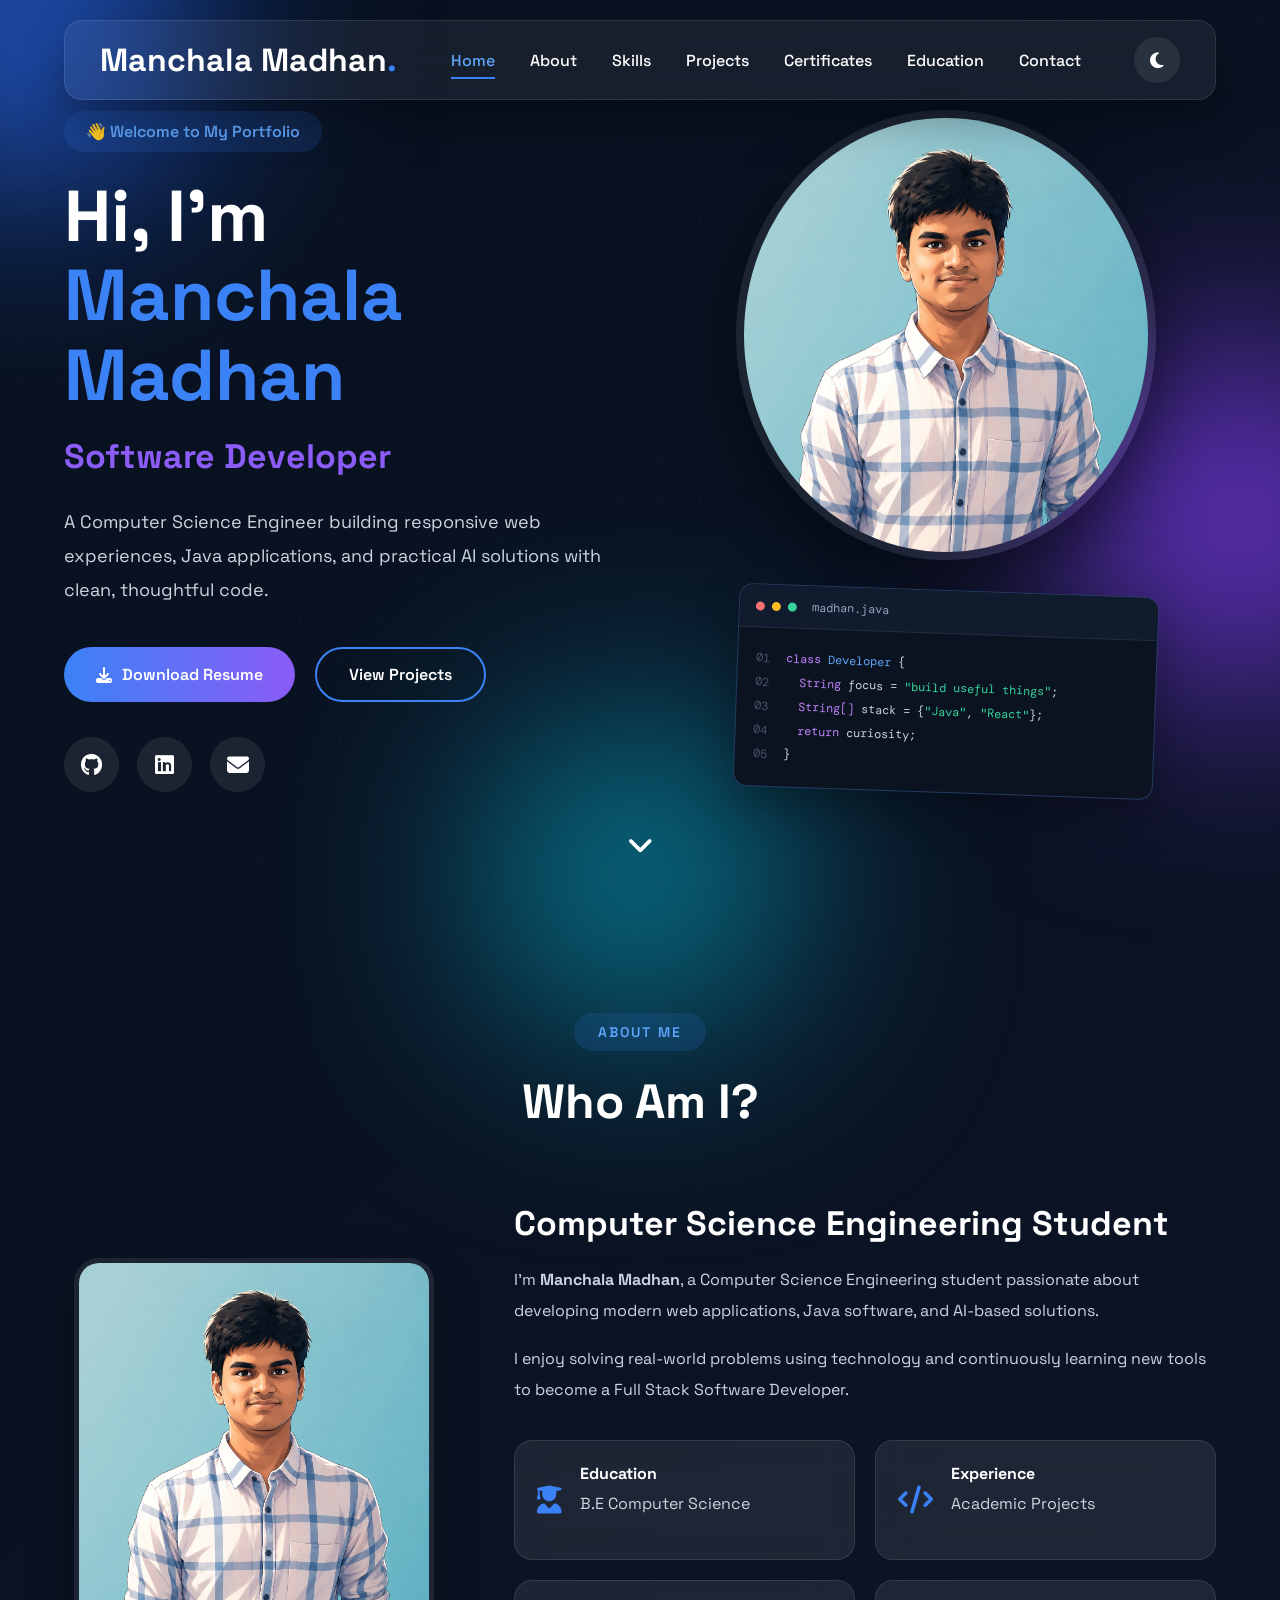
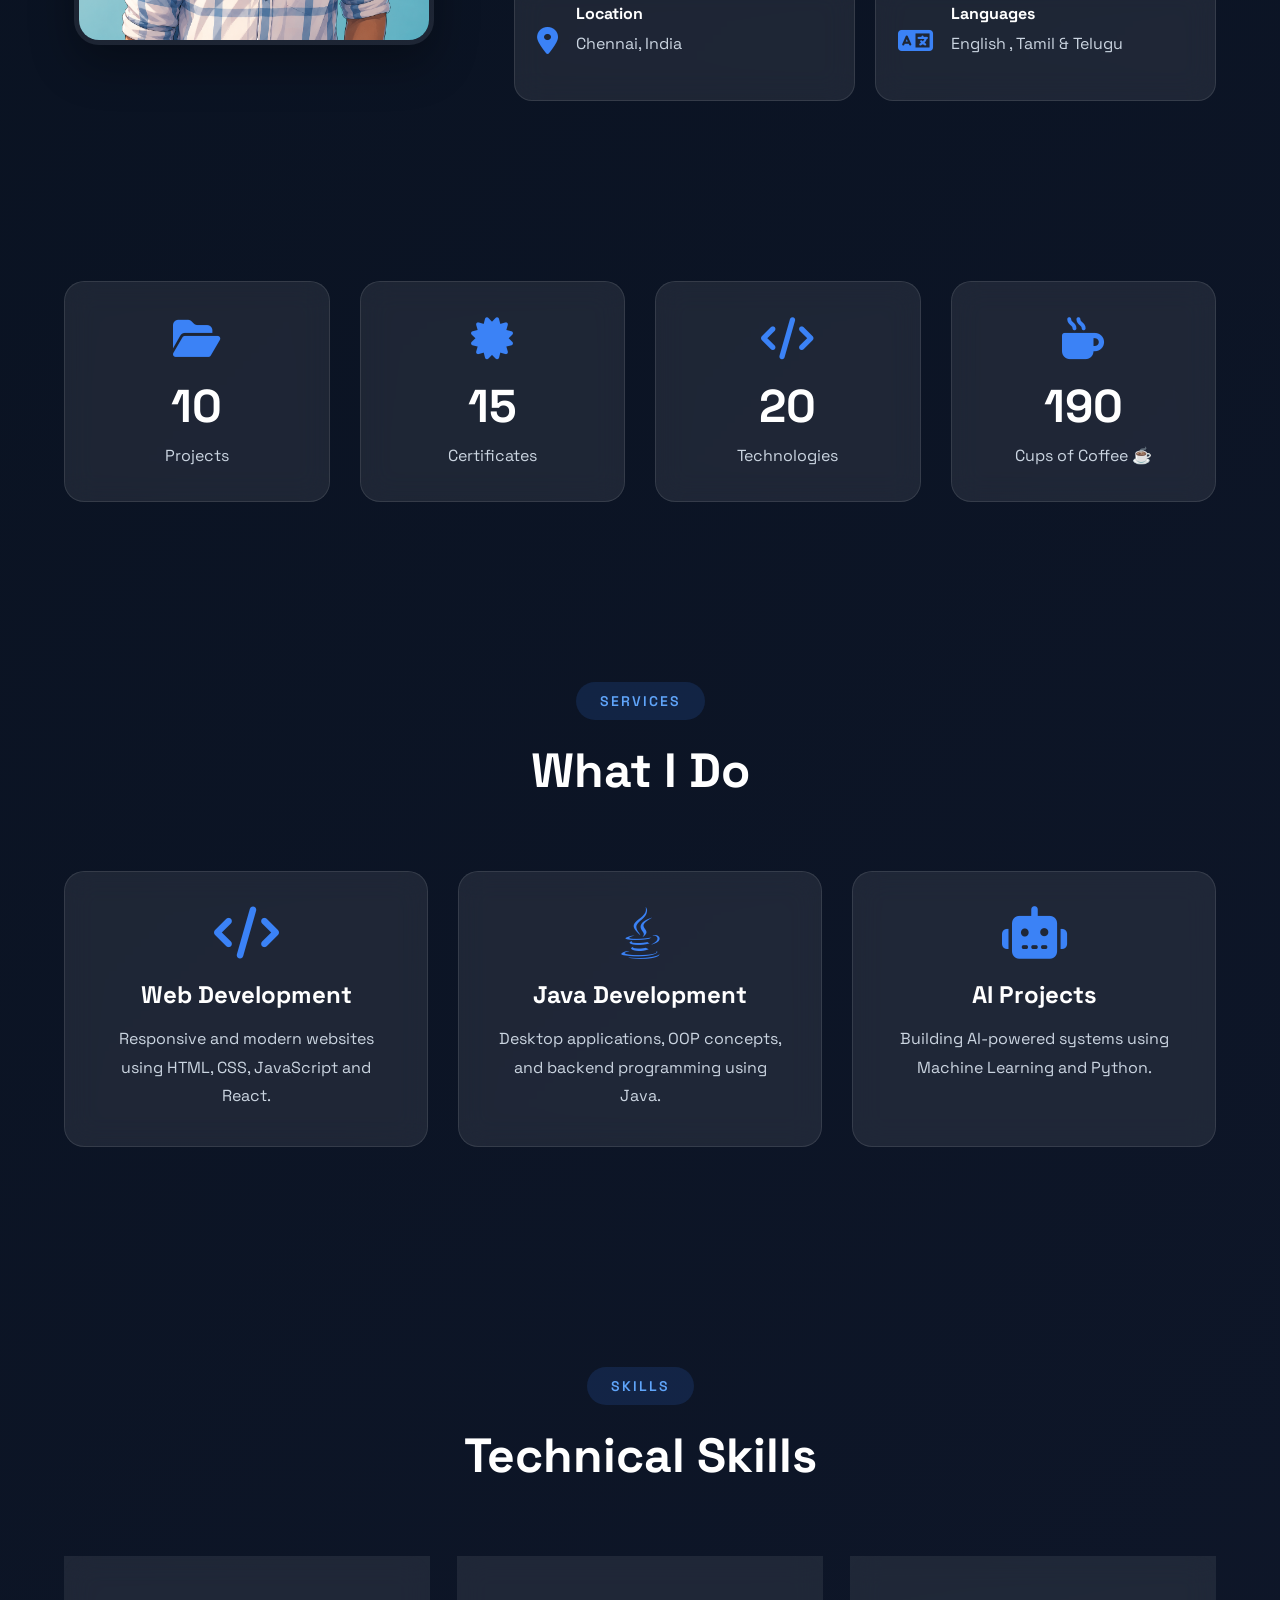
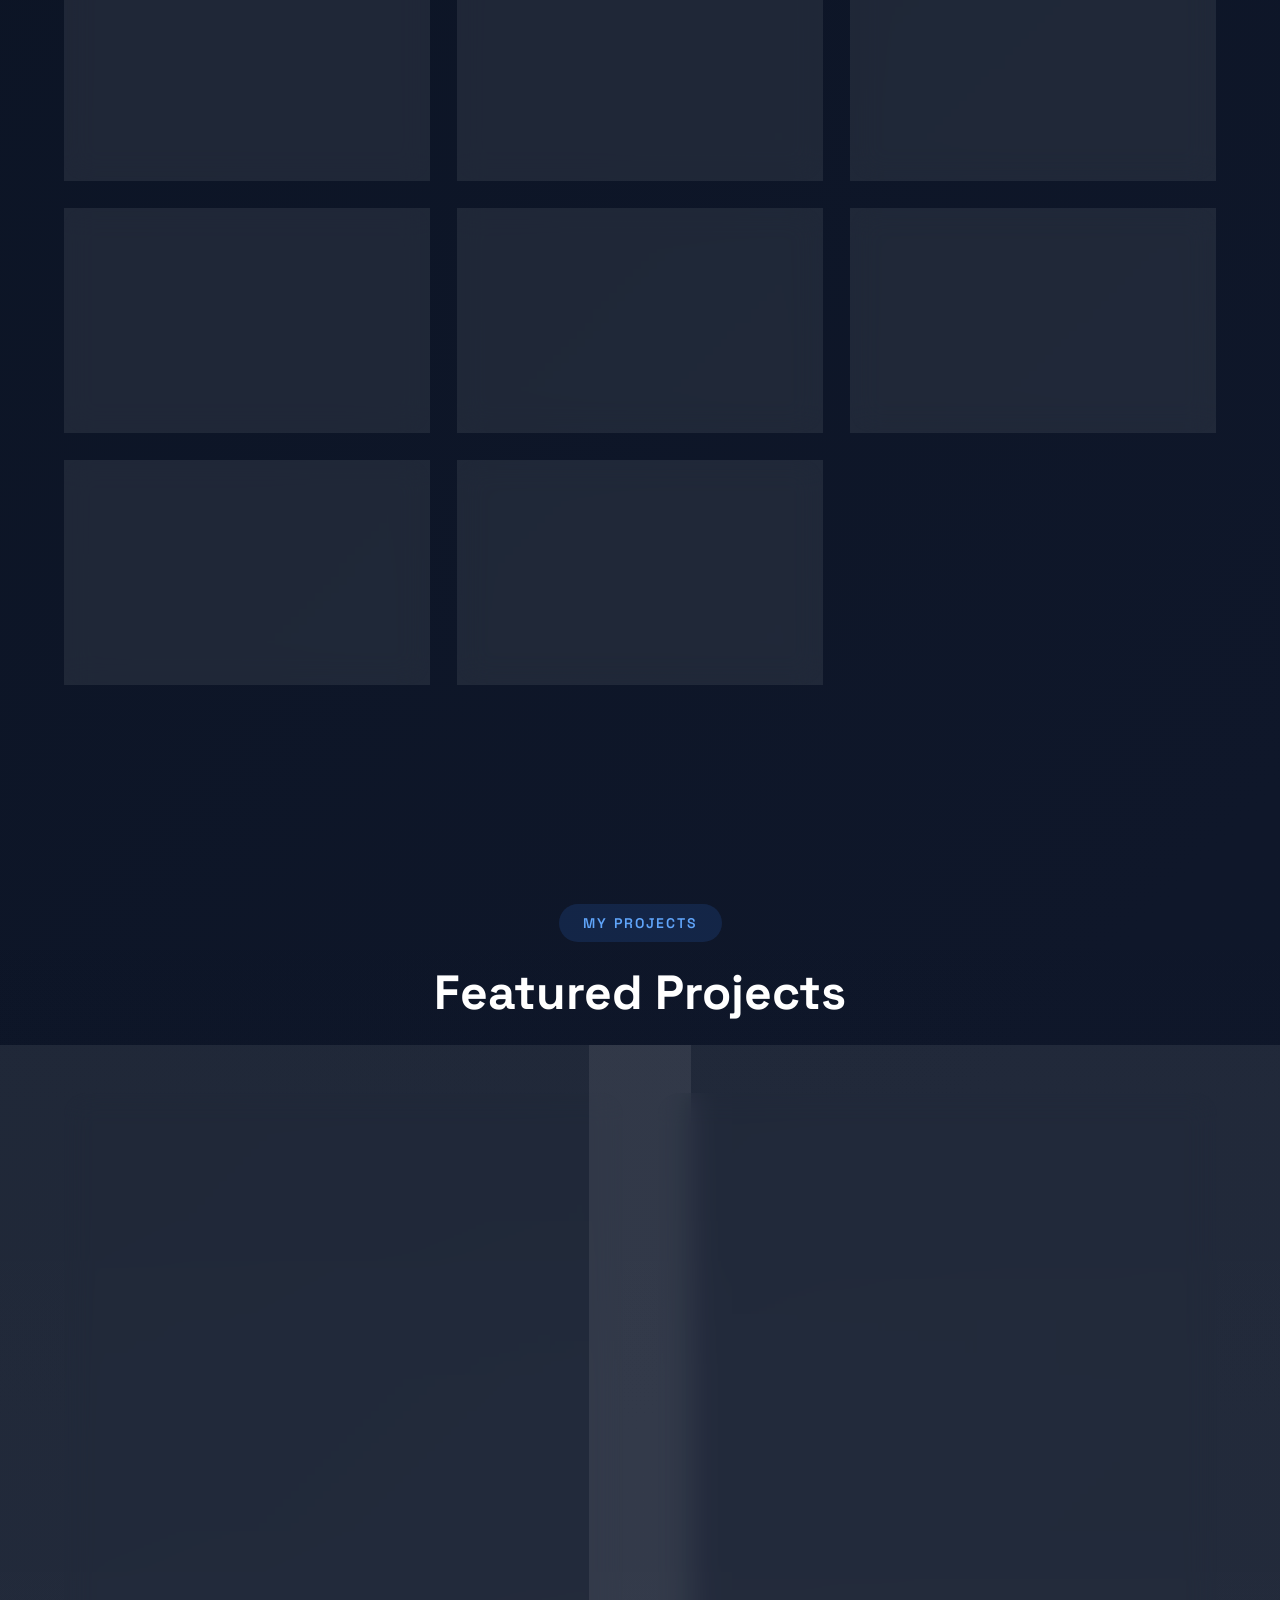
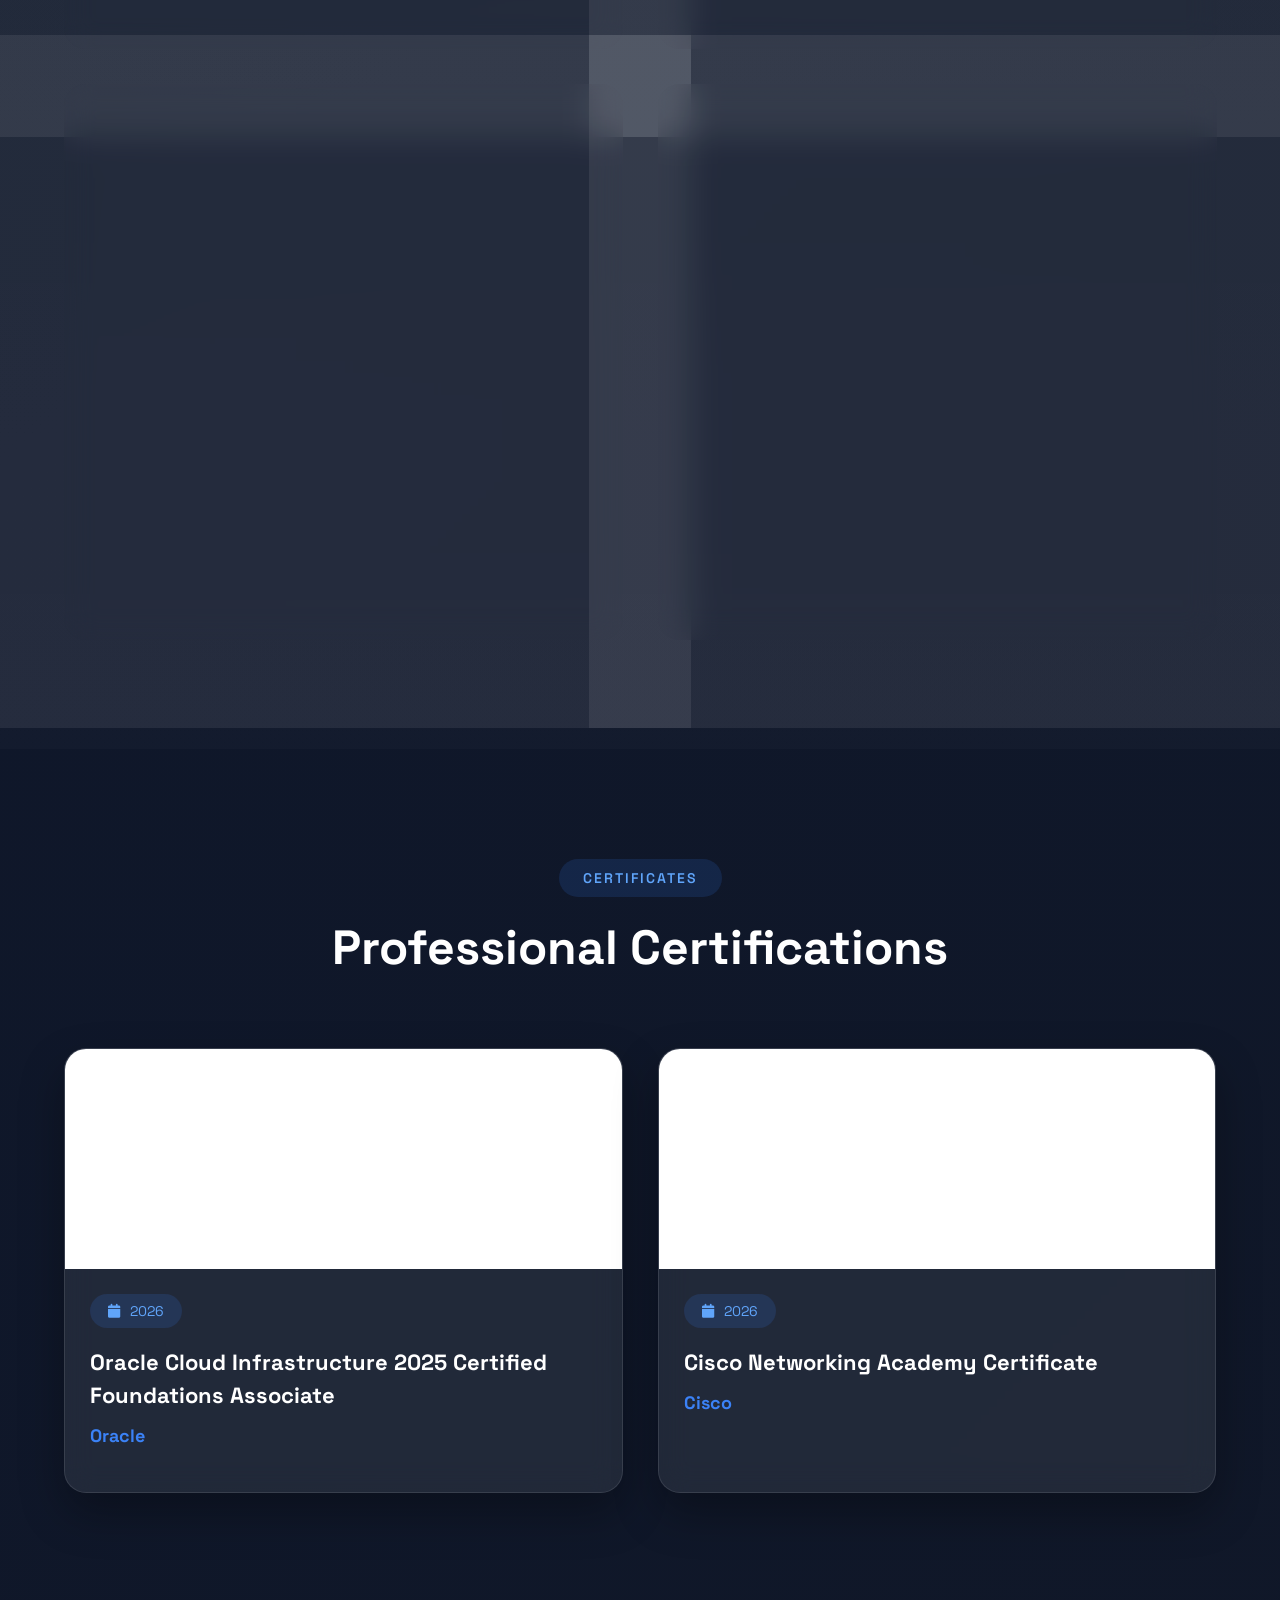
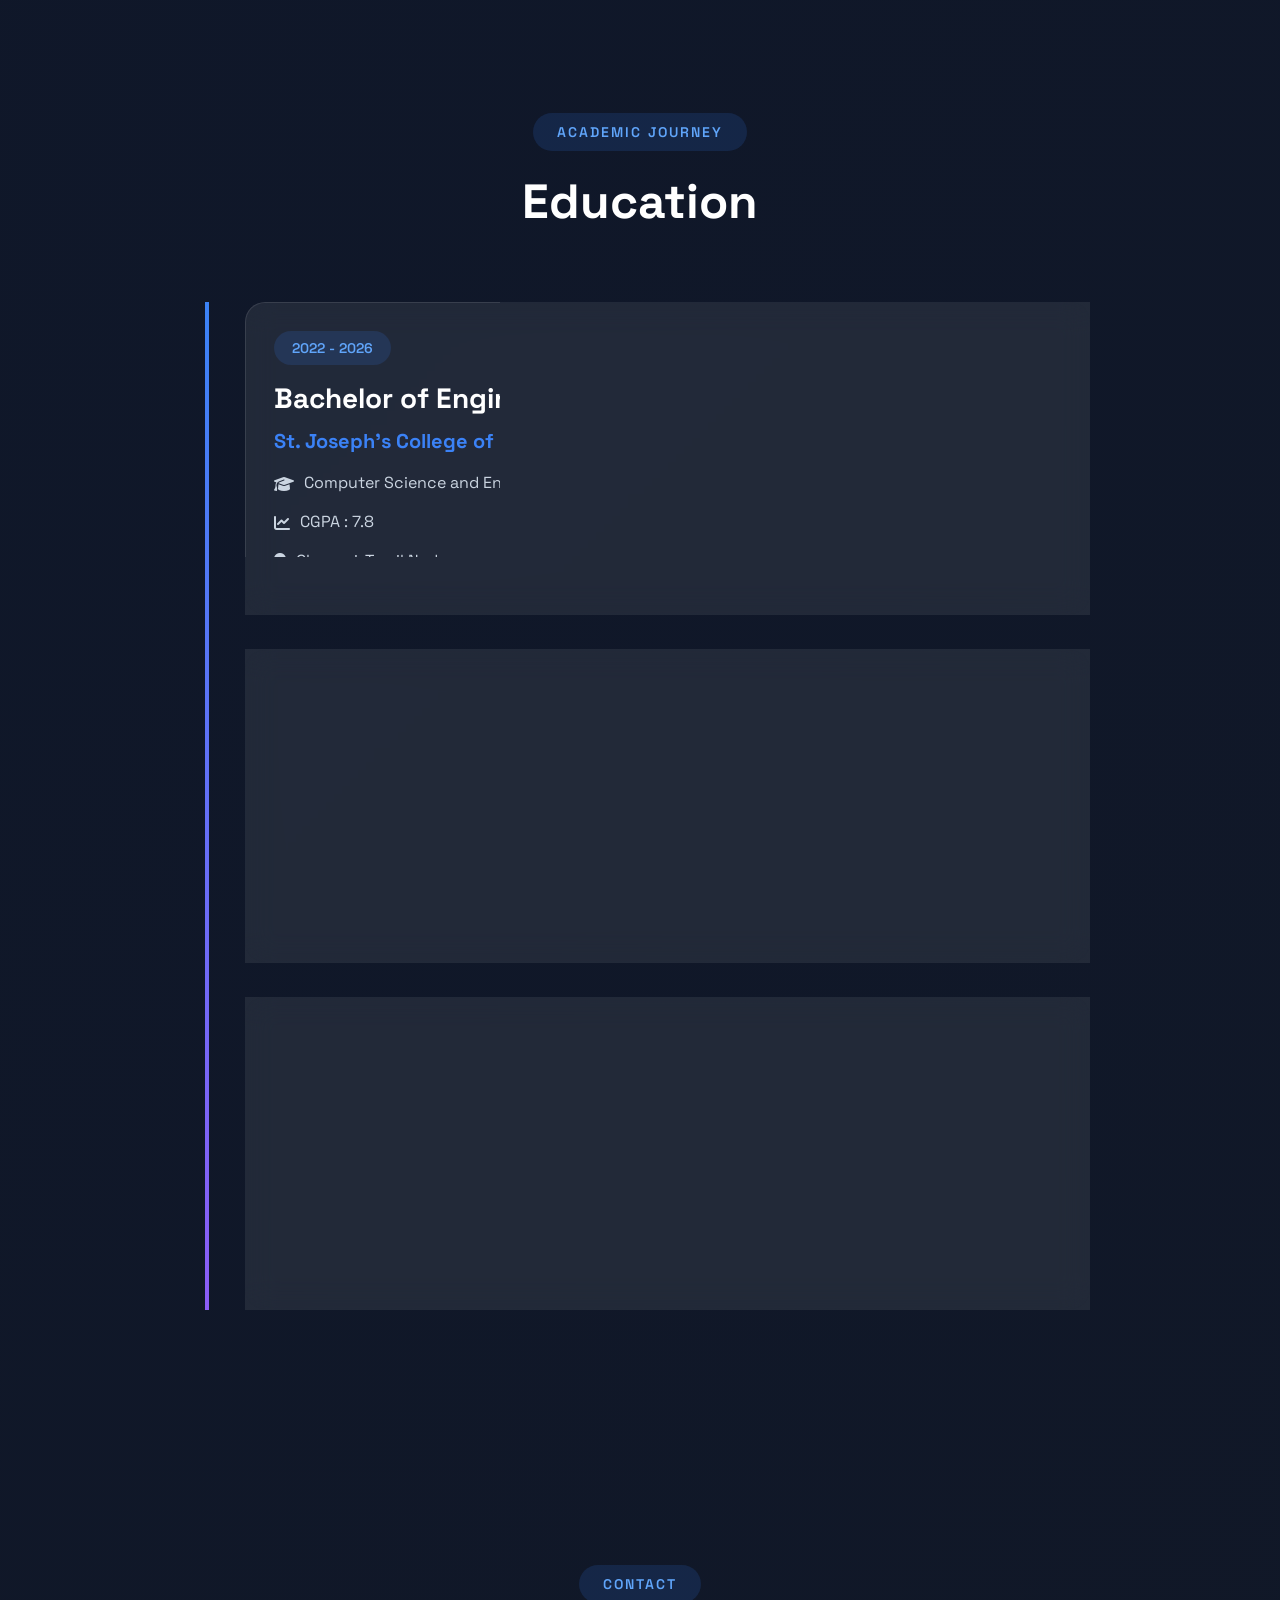
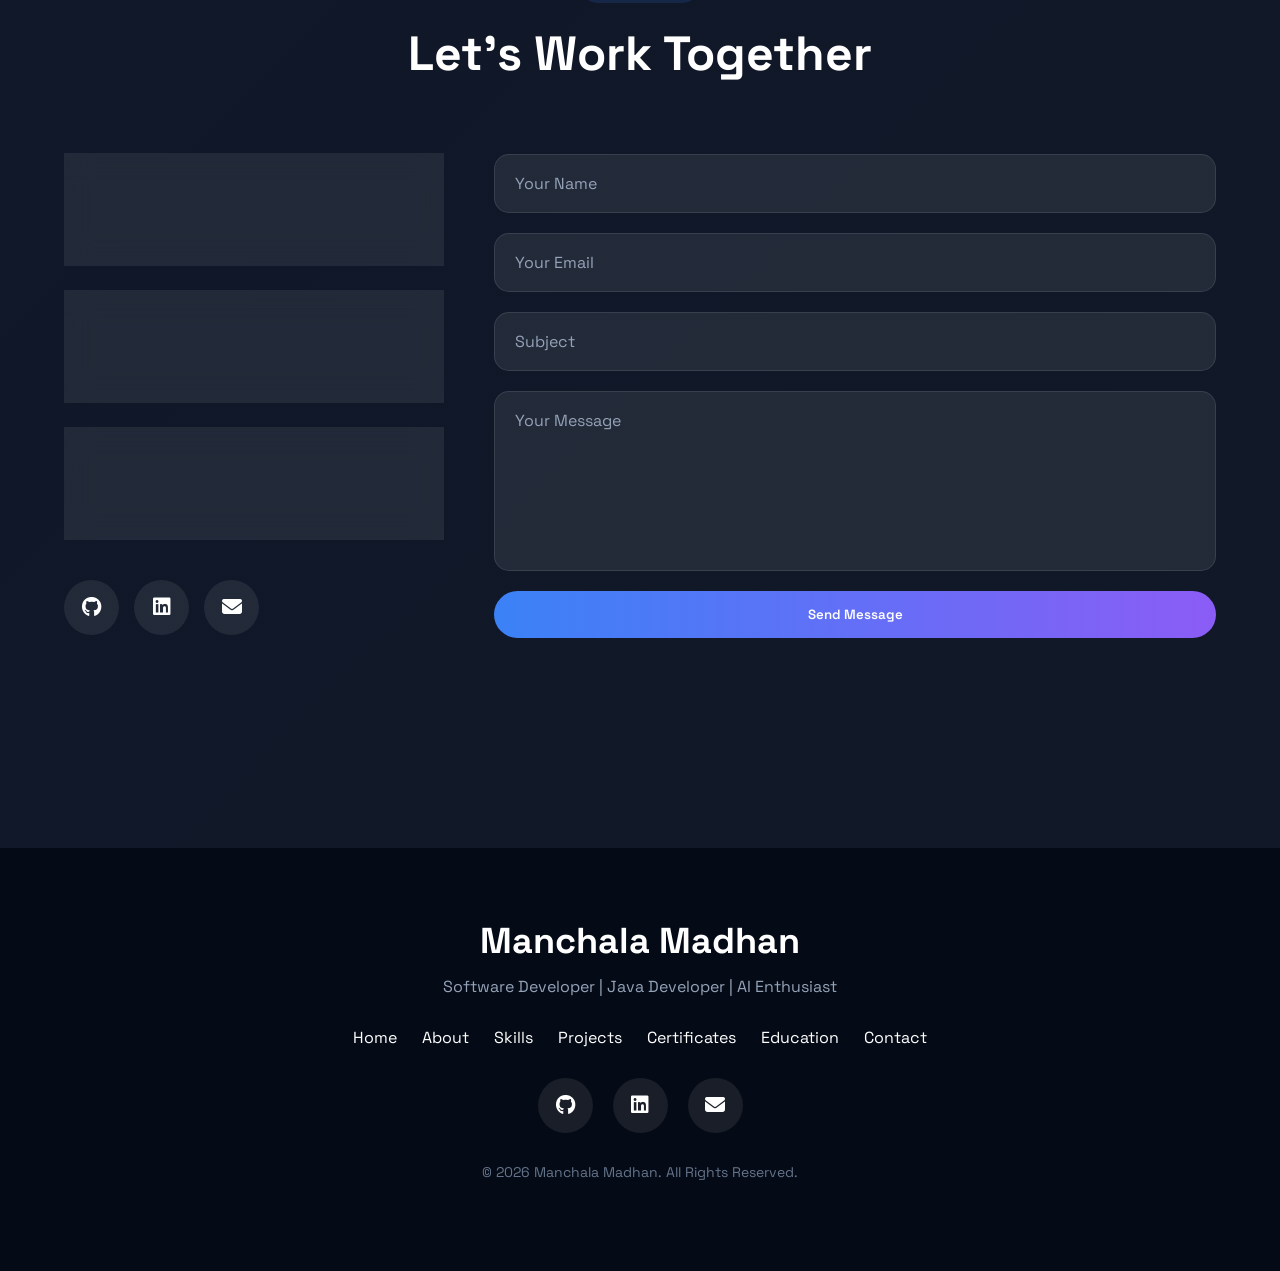
==== commit 91c81cec: "Remove certificate buttons" ====
--- a/index.html
+++ b/index.html
@@ -929,14 +929,6 @@
 
                     <h4>Oracle</h4>
 
-                    <a href="eCertificate oracle.pdf"
-                    target="_blank"
-                    class="btn primary-btn">
-
-                        View Certificate
-
-                    </a>
-
                 </div>
 
             </div>
@@ -970,14 +962,6 @@
                     </h3>
 
                     <h4>Cisco</h4>
-
-                    <a href="Data_Analytics_Essentials_certificate.pdf"
-                    target="_blank"
-                    class="btn primary-btn">
-
-                        View Certificate
-
-                    </a>
 
                 </div>
 
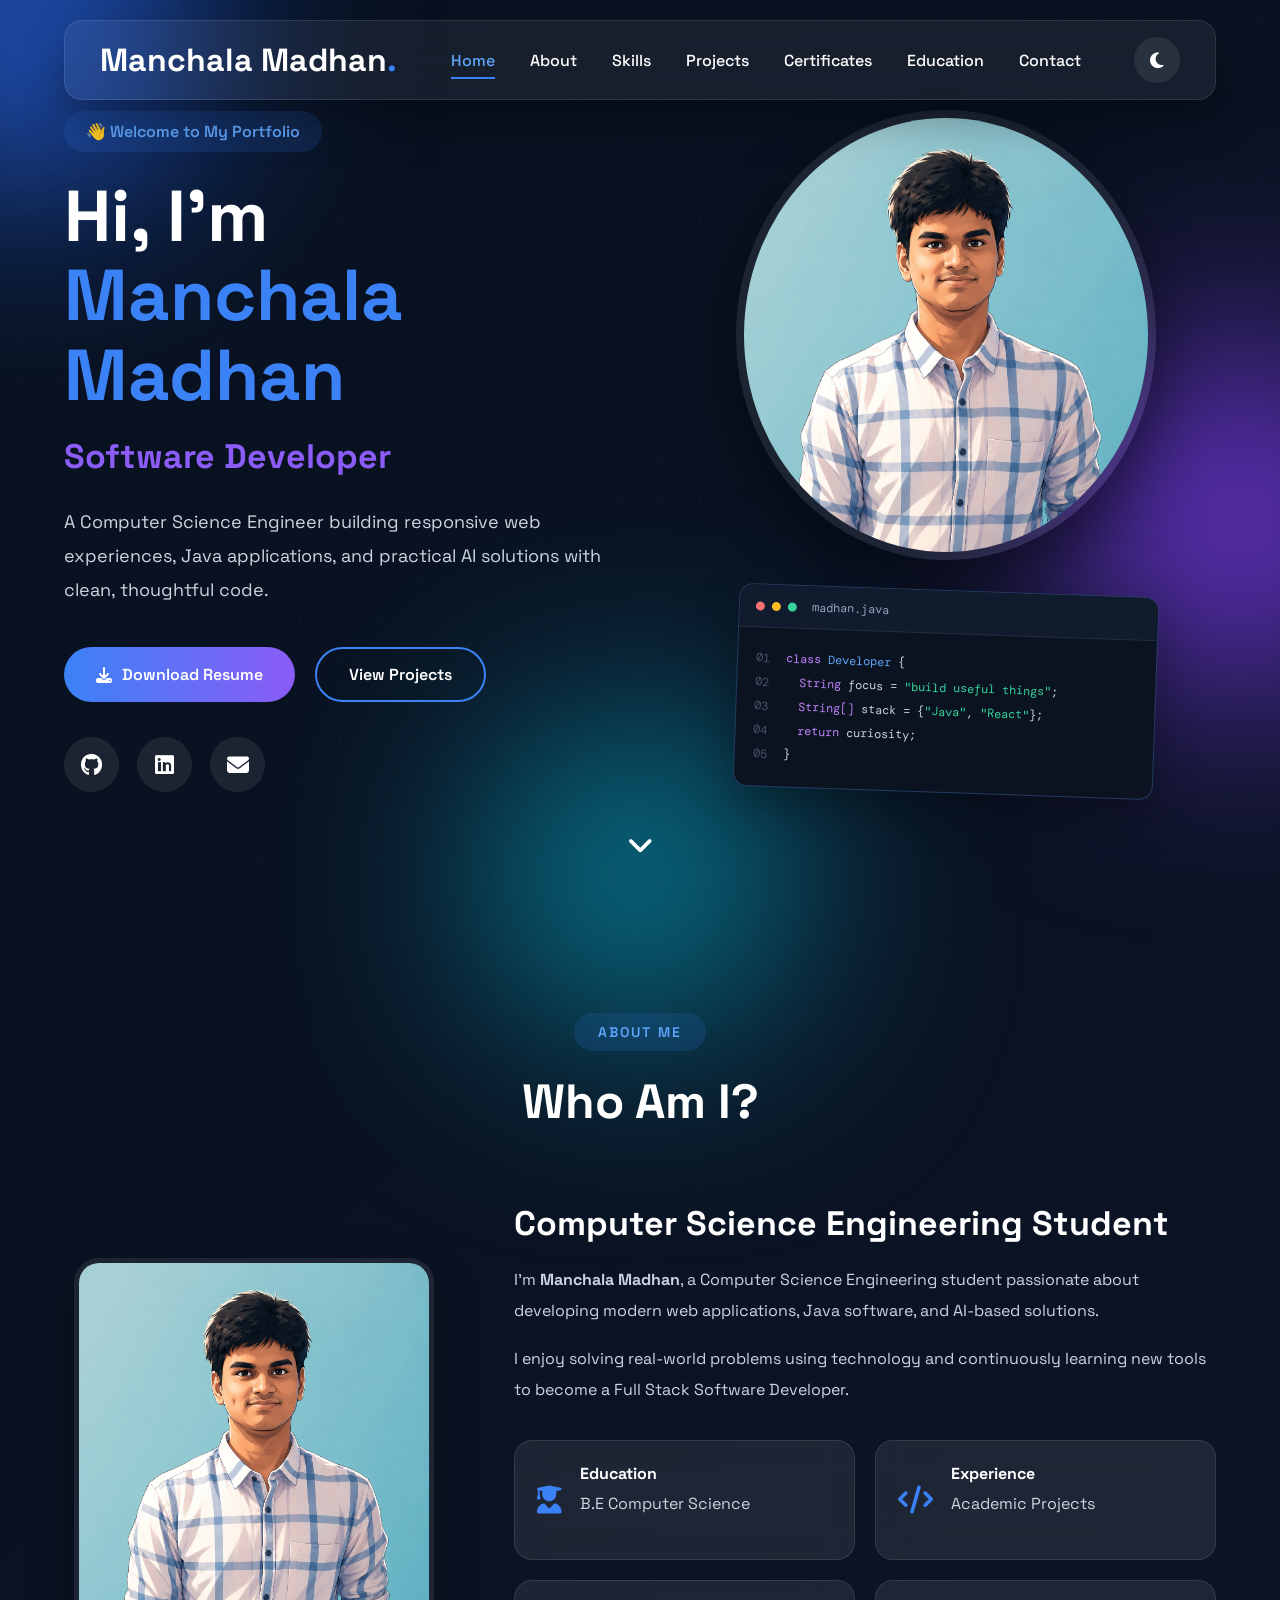
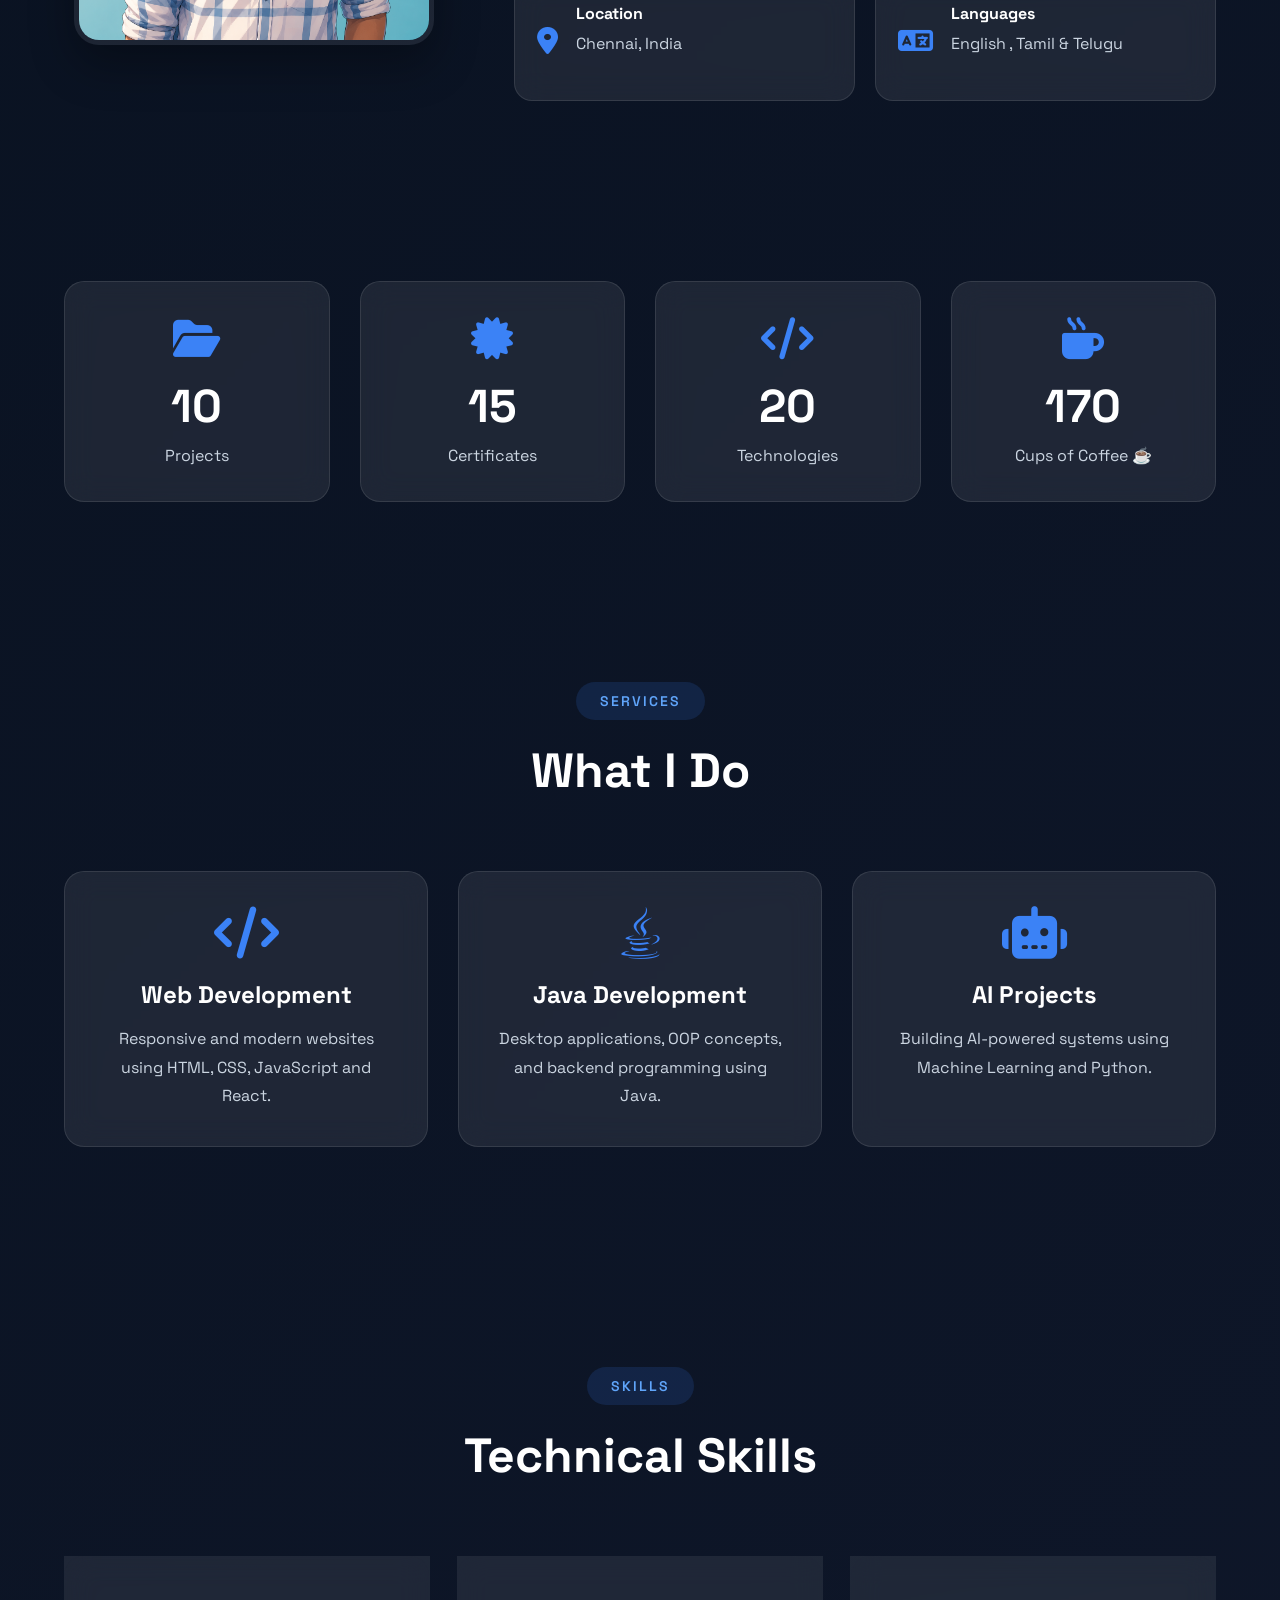
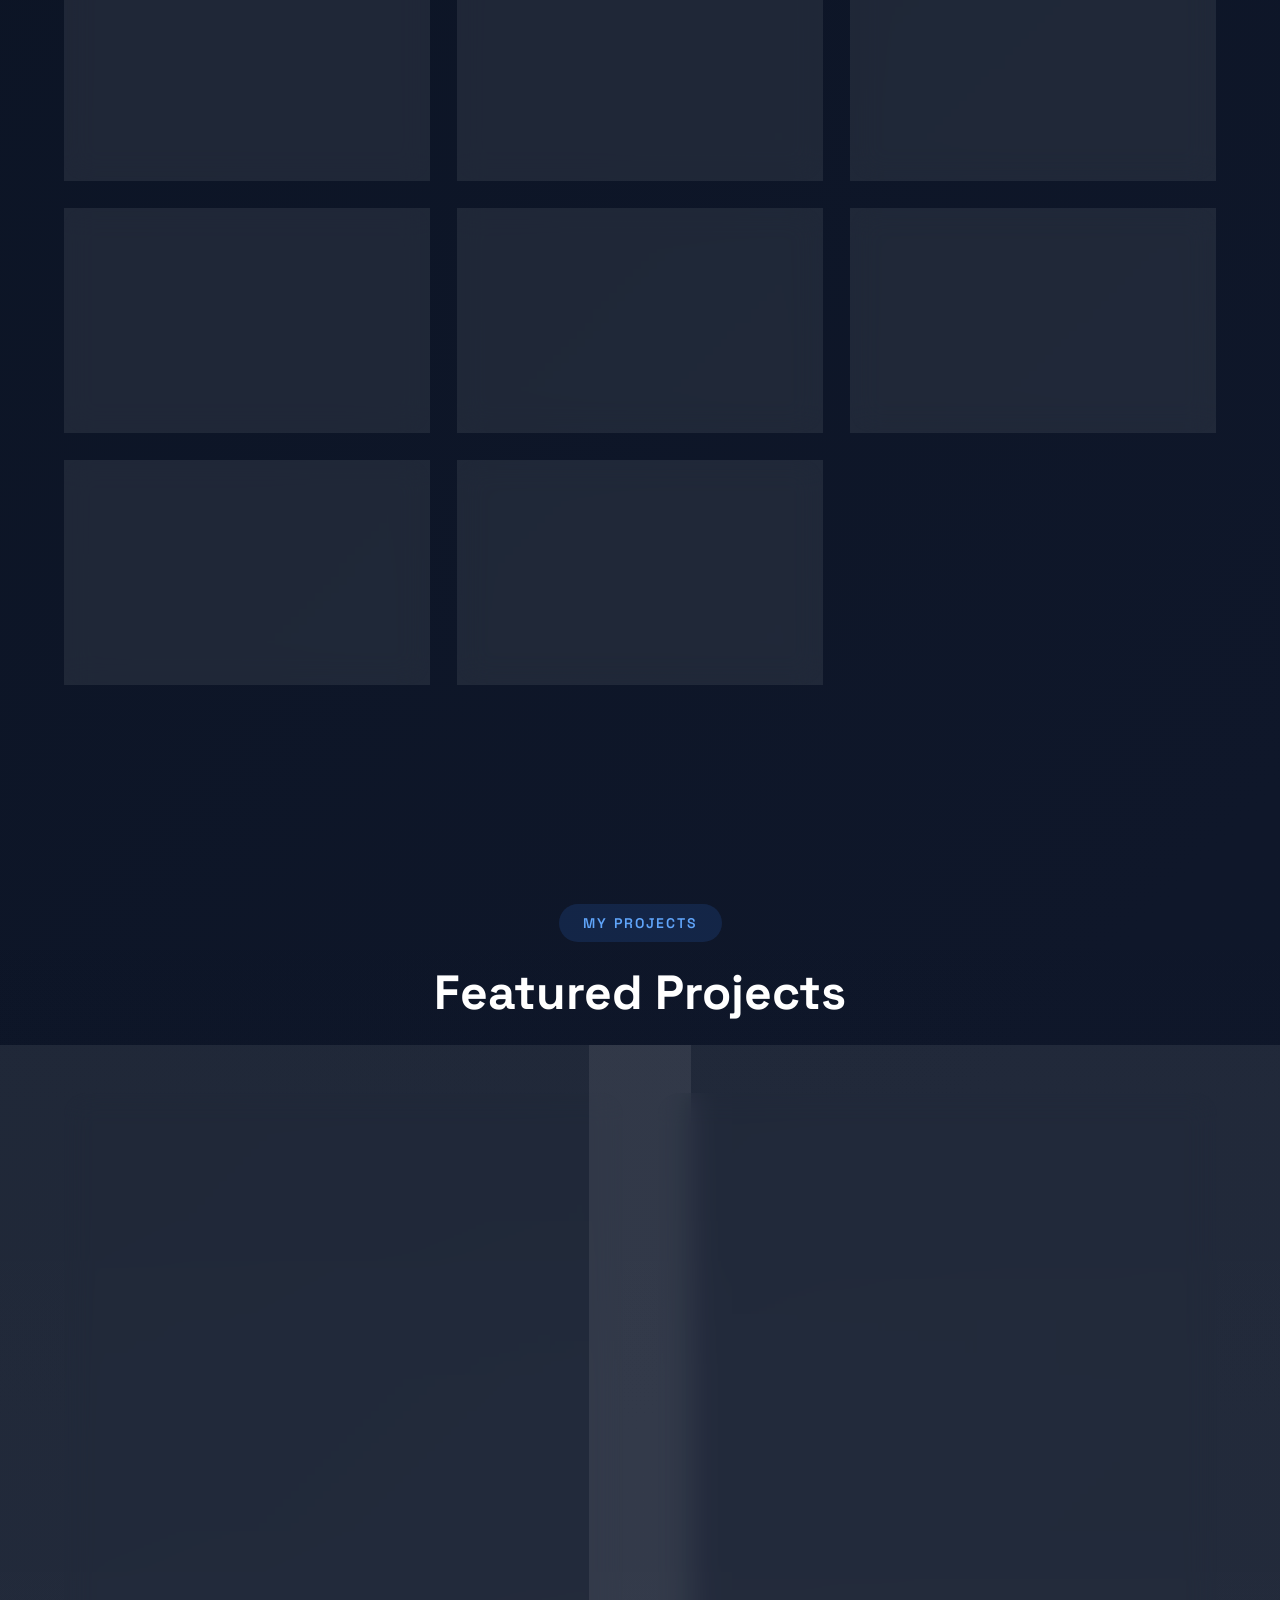
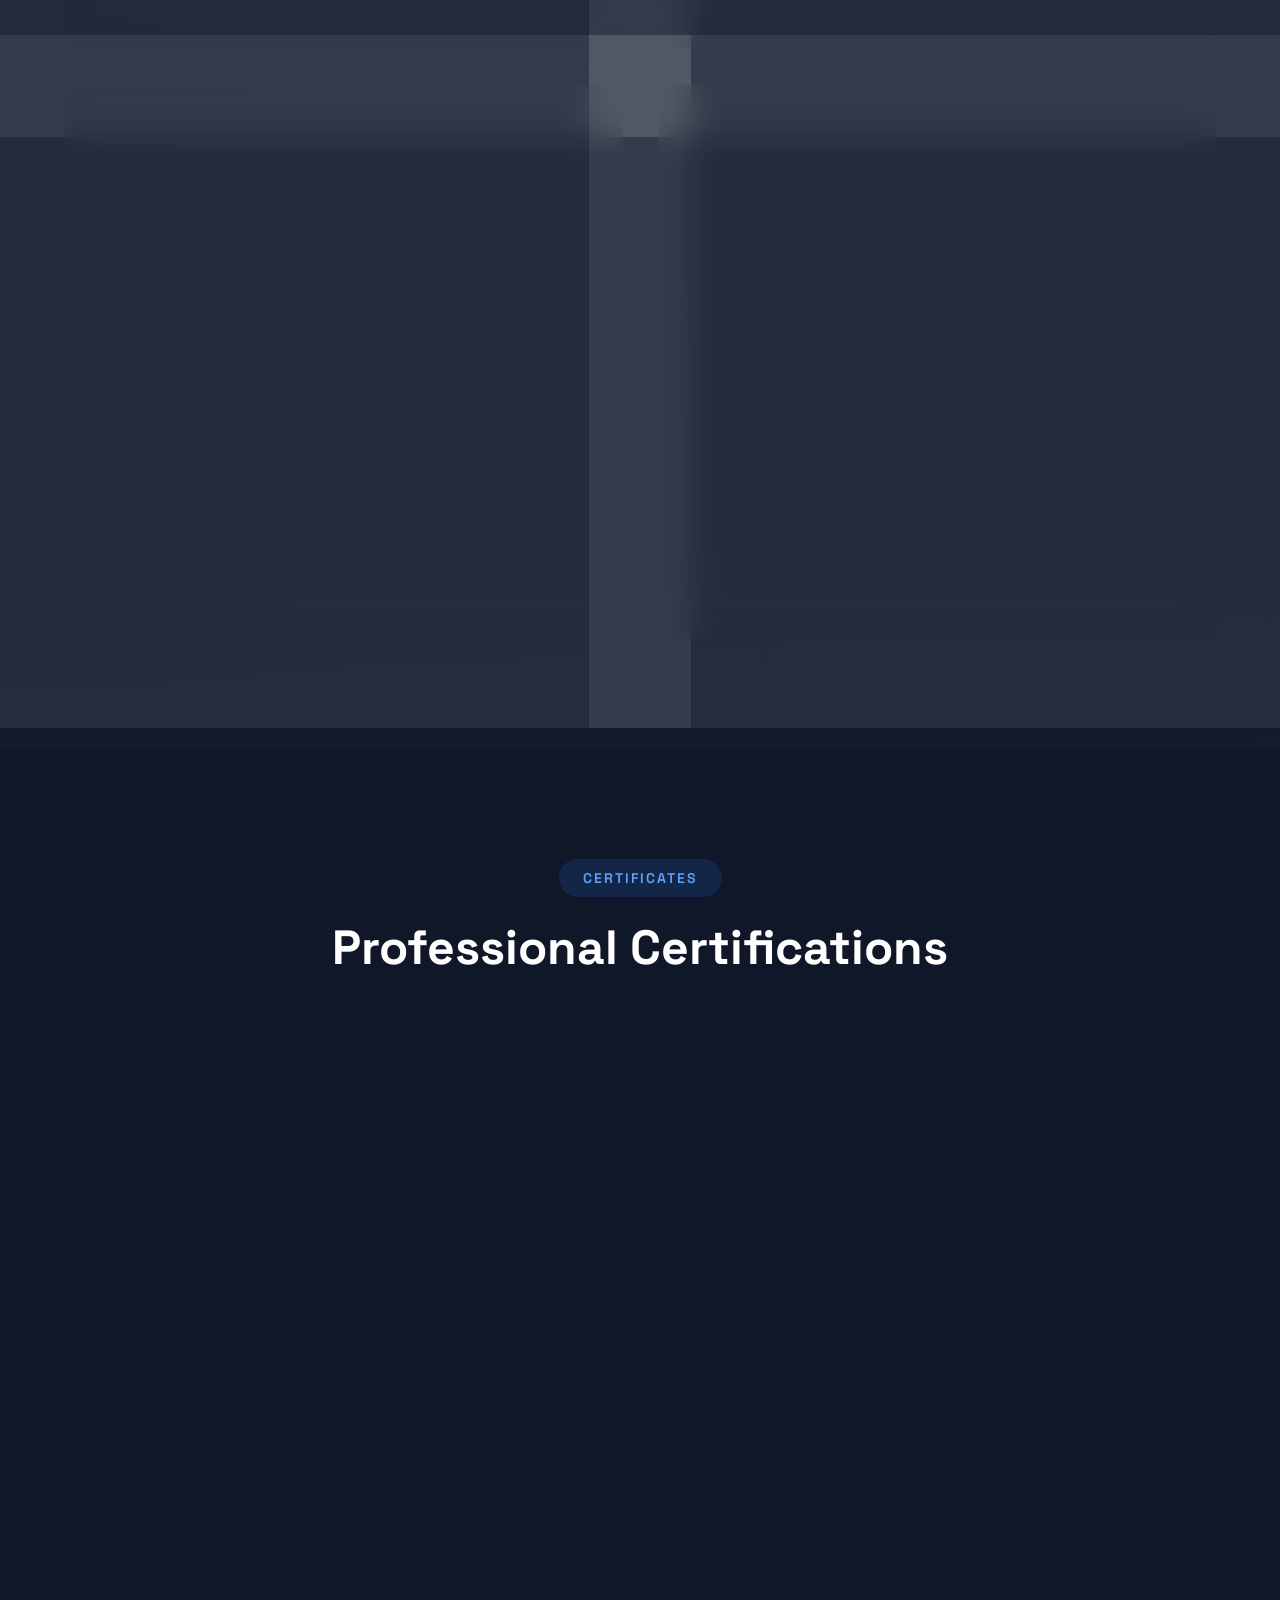
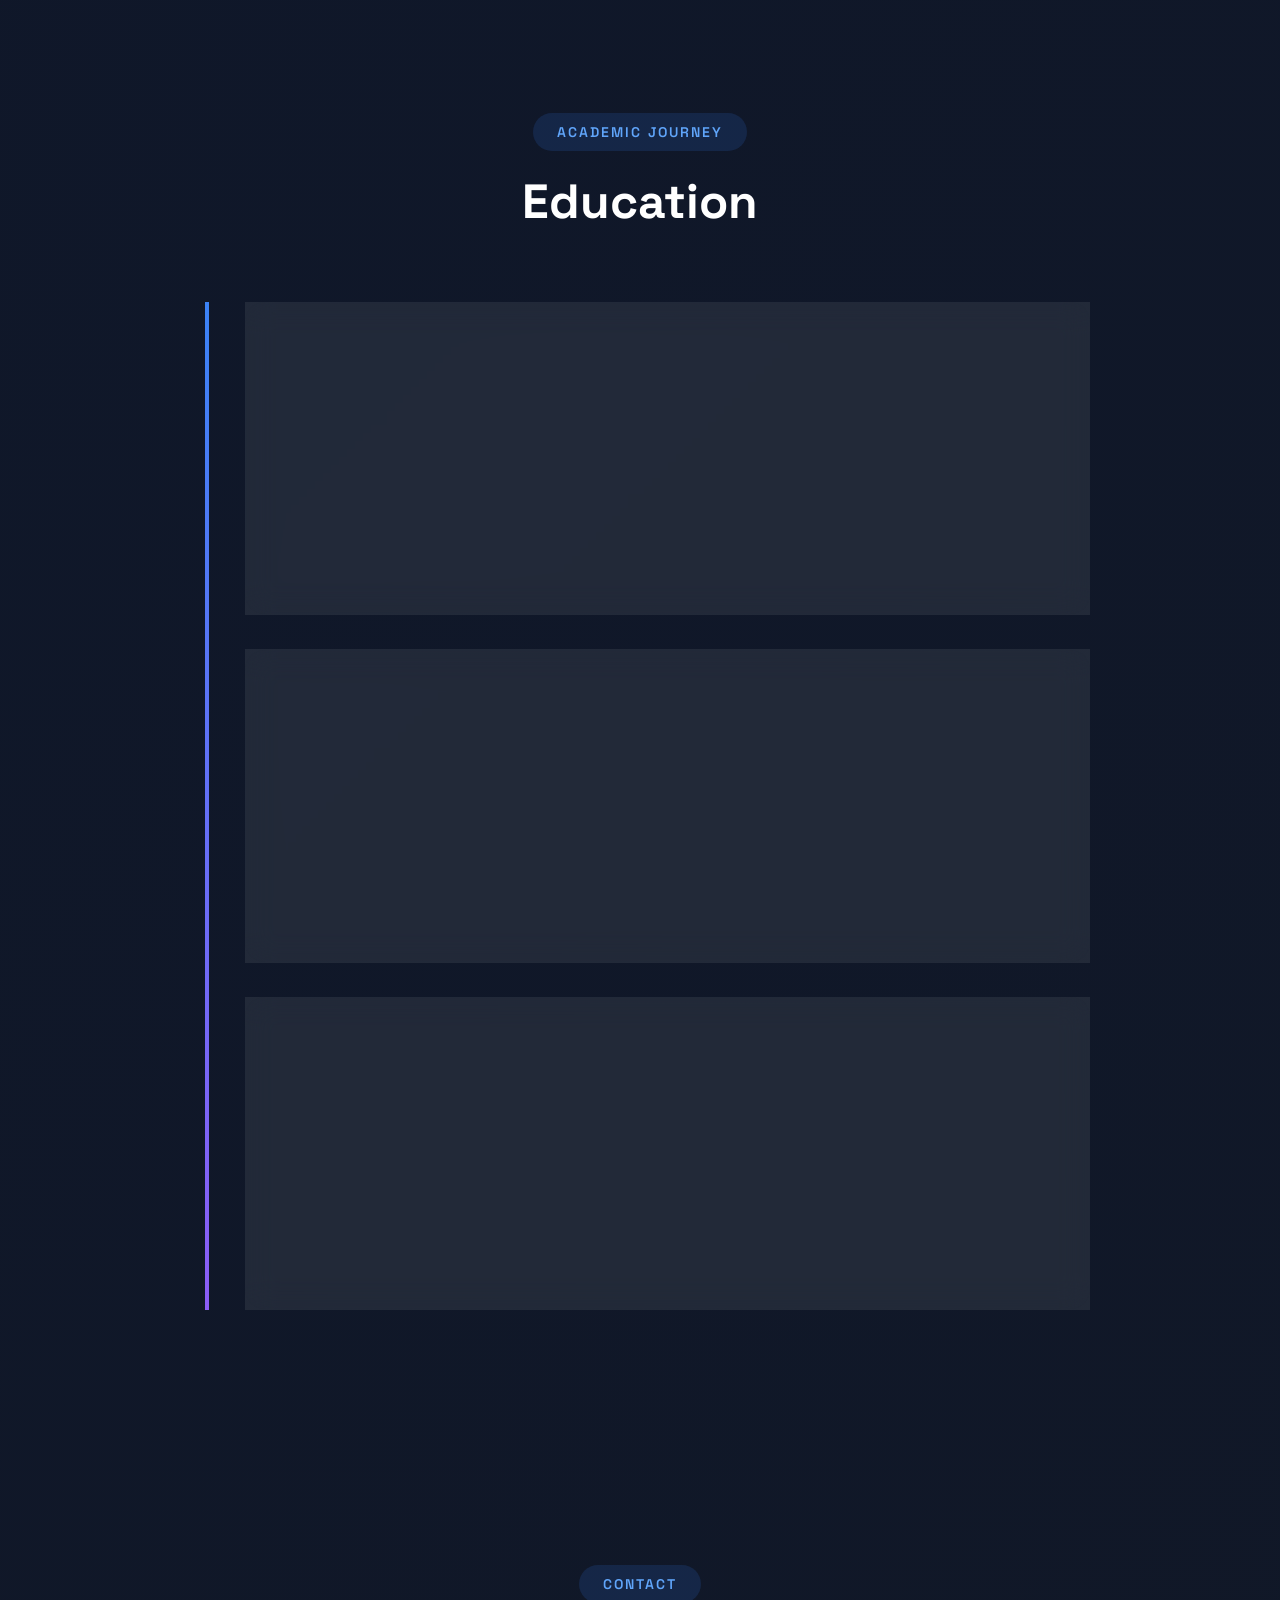
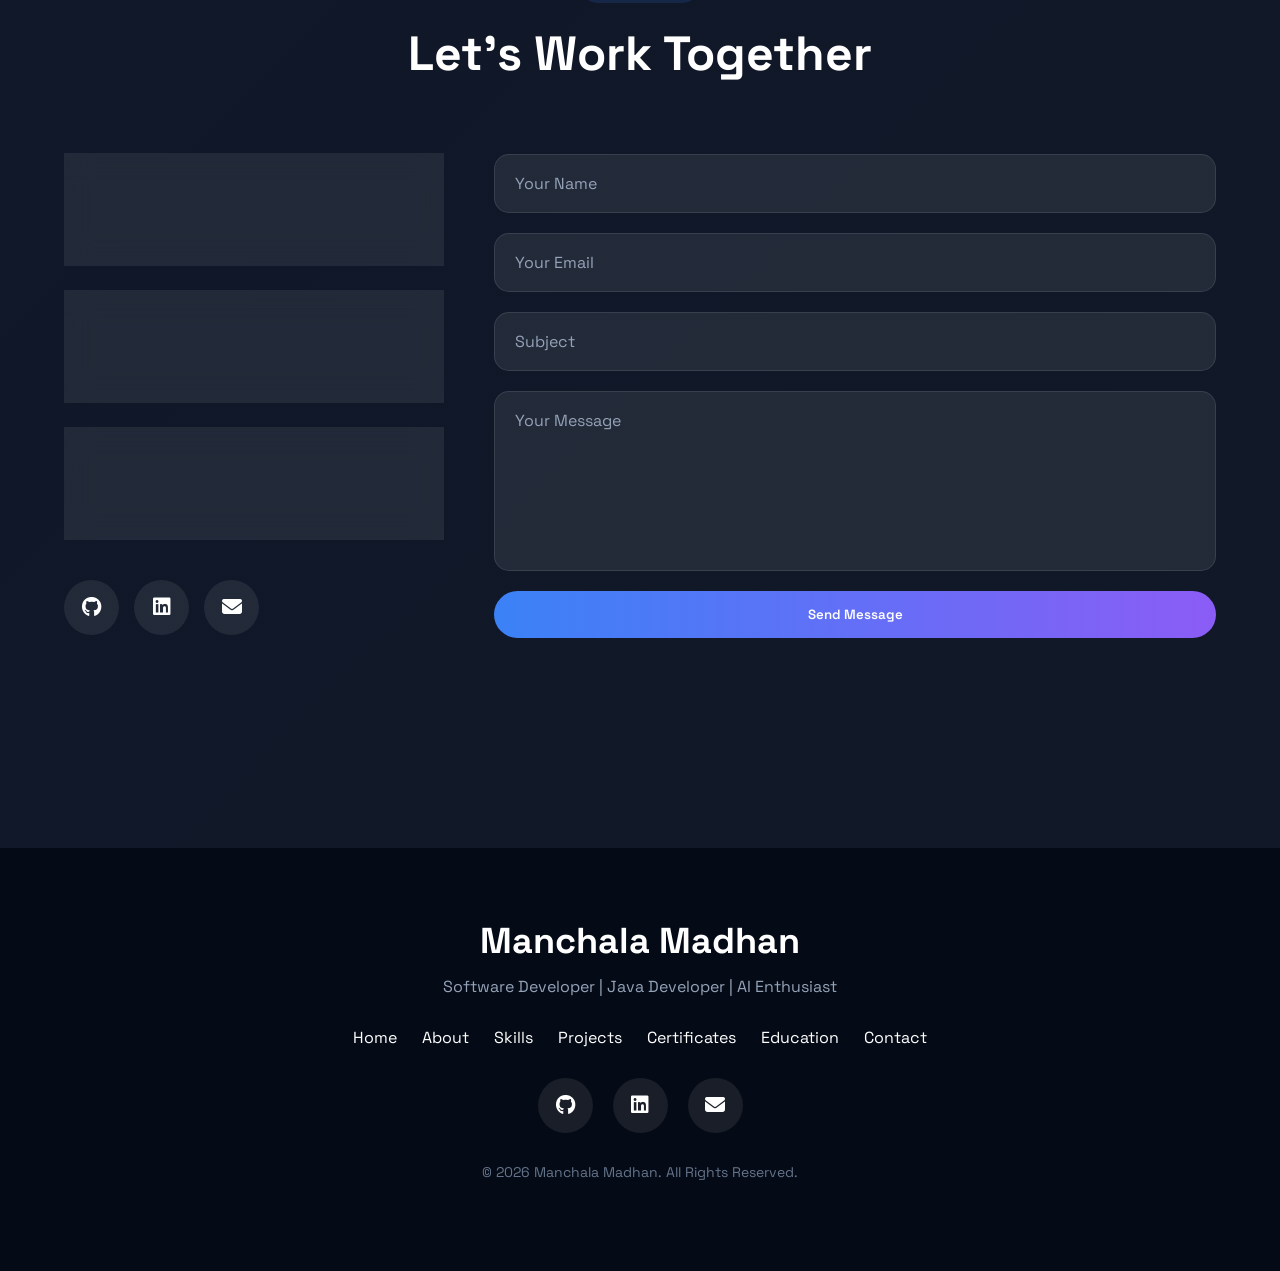
==== commit bc624fa1: "Improve certificate PDF display" ====
--- a/index.html
+++ b/index.html
@@ -905,9 +905,10 @@
 
                 <div class="certificate-image">
 
-                    <iframe src="eCertificate oracle.pdf"
+                    <iframe src="eCertificate oracle.pdf#page=1&view=Fit"
                         title="Oracle Cloud Infrastructure 2025 Certified Foundations Associate certificate"
-                        class="certificate-pdf"></iframe>
+                        class="certificate-pdf"
+                        scrolling="no"></iframe>
 
                 </div>
 
@@ -939,9 +940,10 @@
 
                 <div class="certificate-image">
 
-                    <iframe src="Data_Analytics_Essentials_certificate.pdf"
+                    <iframe src="Data_Analytics_Essentials_certificate.pdf#page=1&view=Fit"
                         title="Cisco Networking Academy Certificate"
-                        class="certificate-pdf"></iframe>
+                        class="certificate-pdf"
+                        scrolling="no"></iframe>
 
                 </div>
 
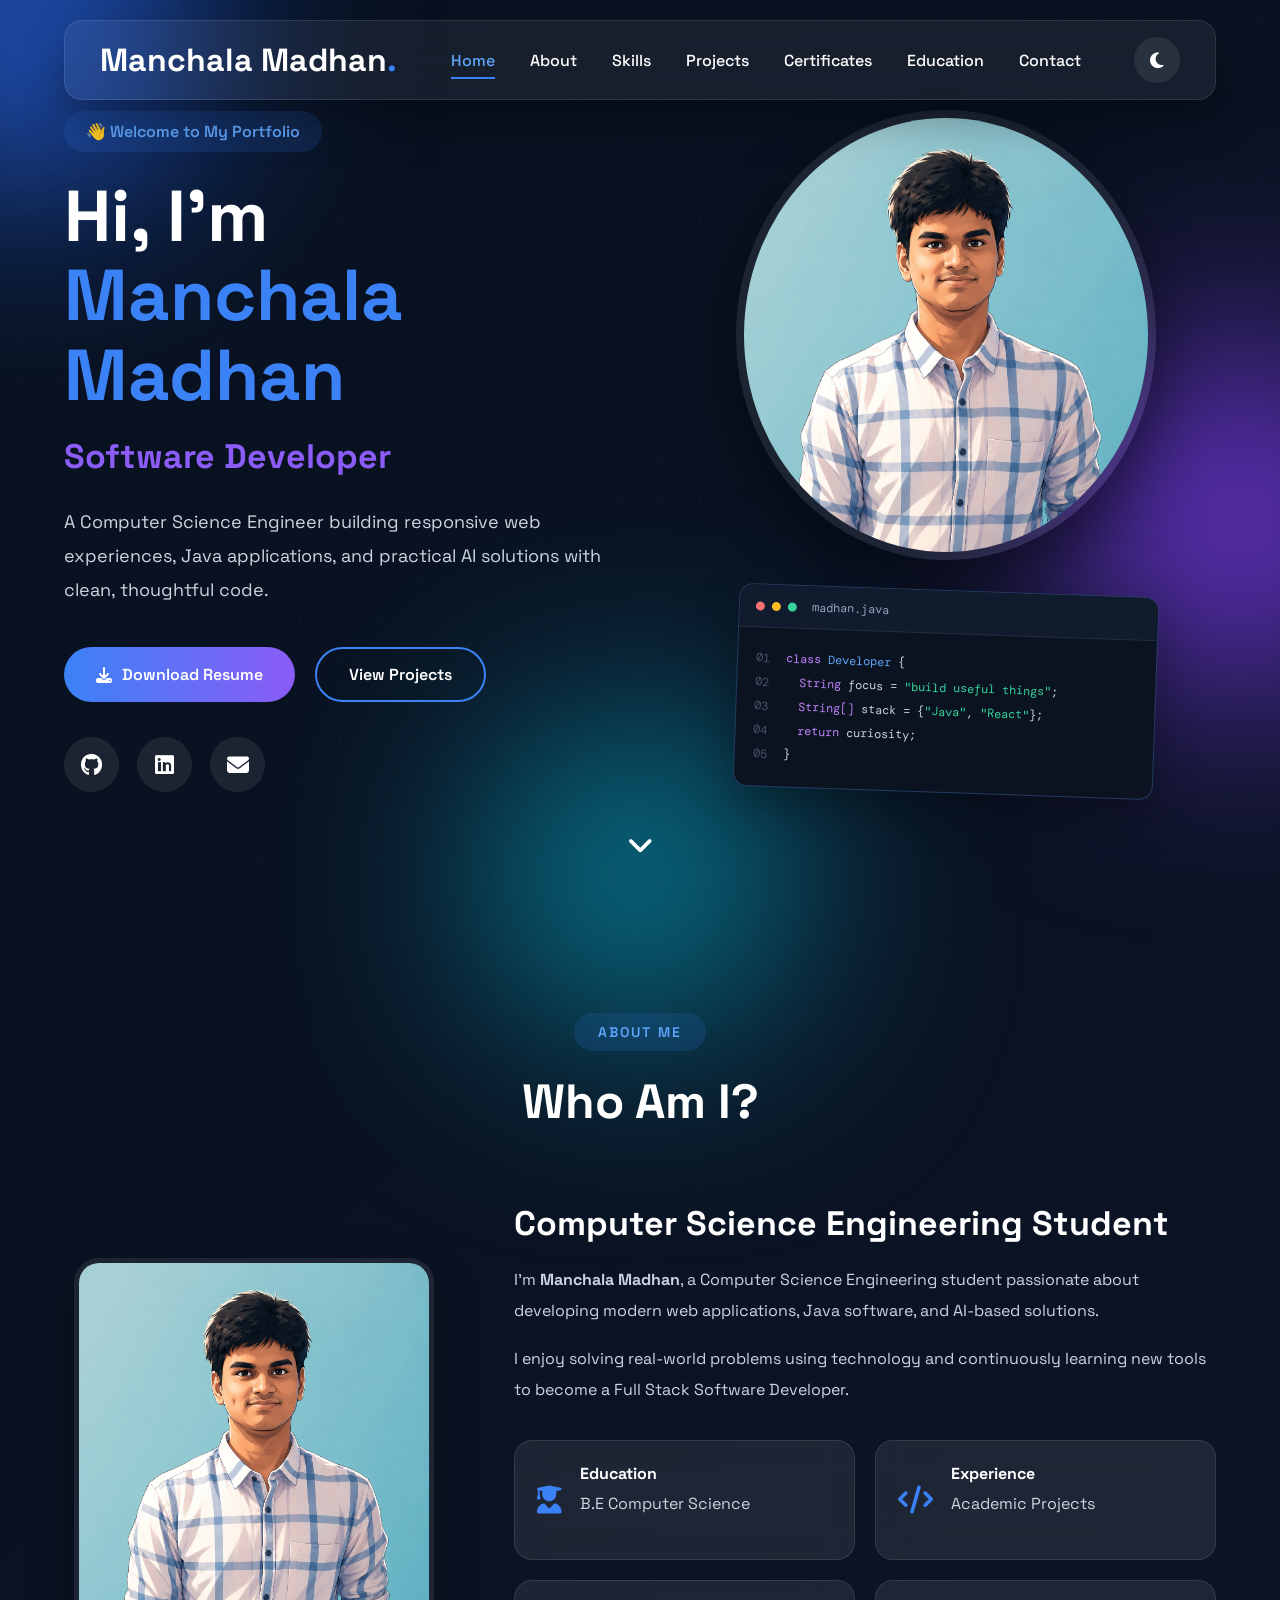
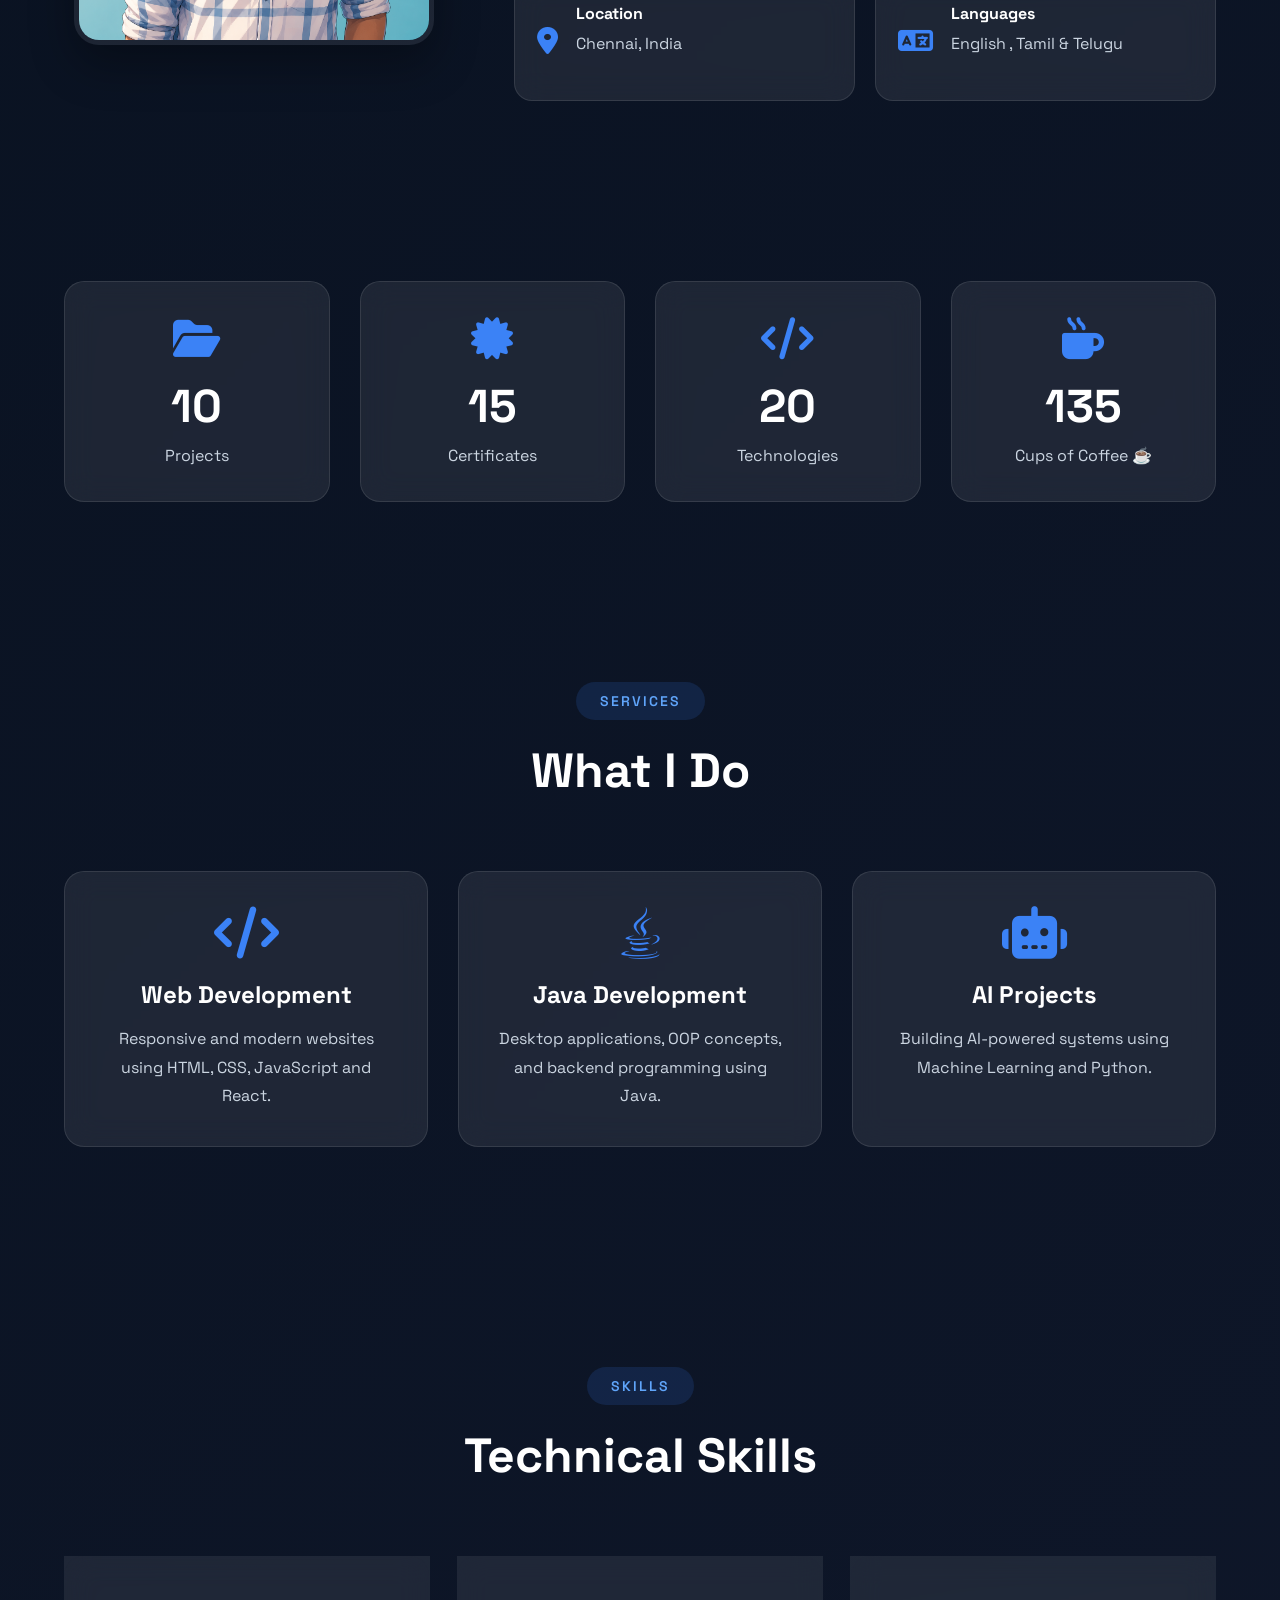
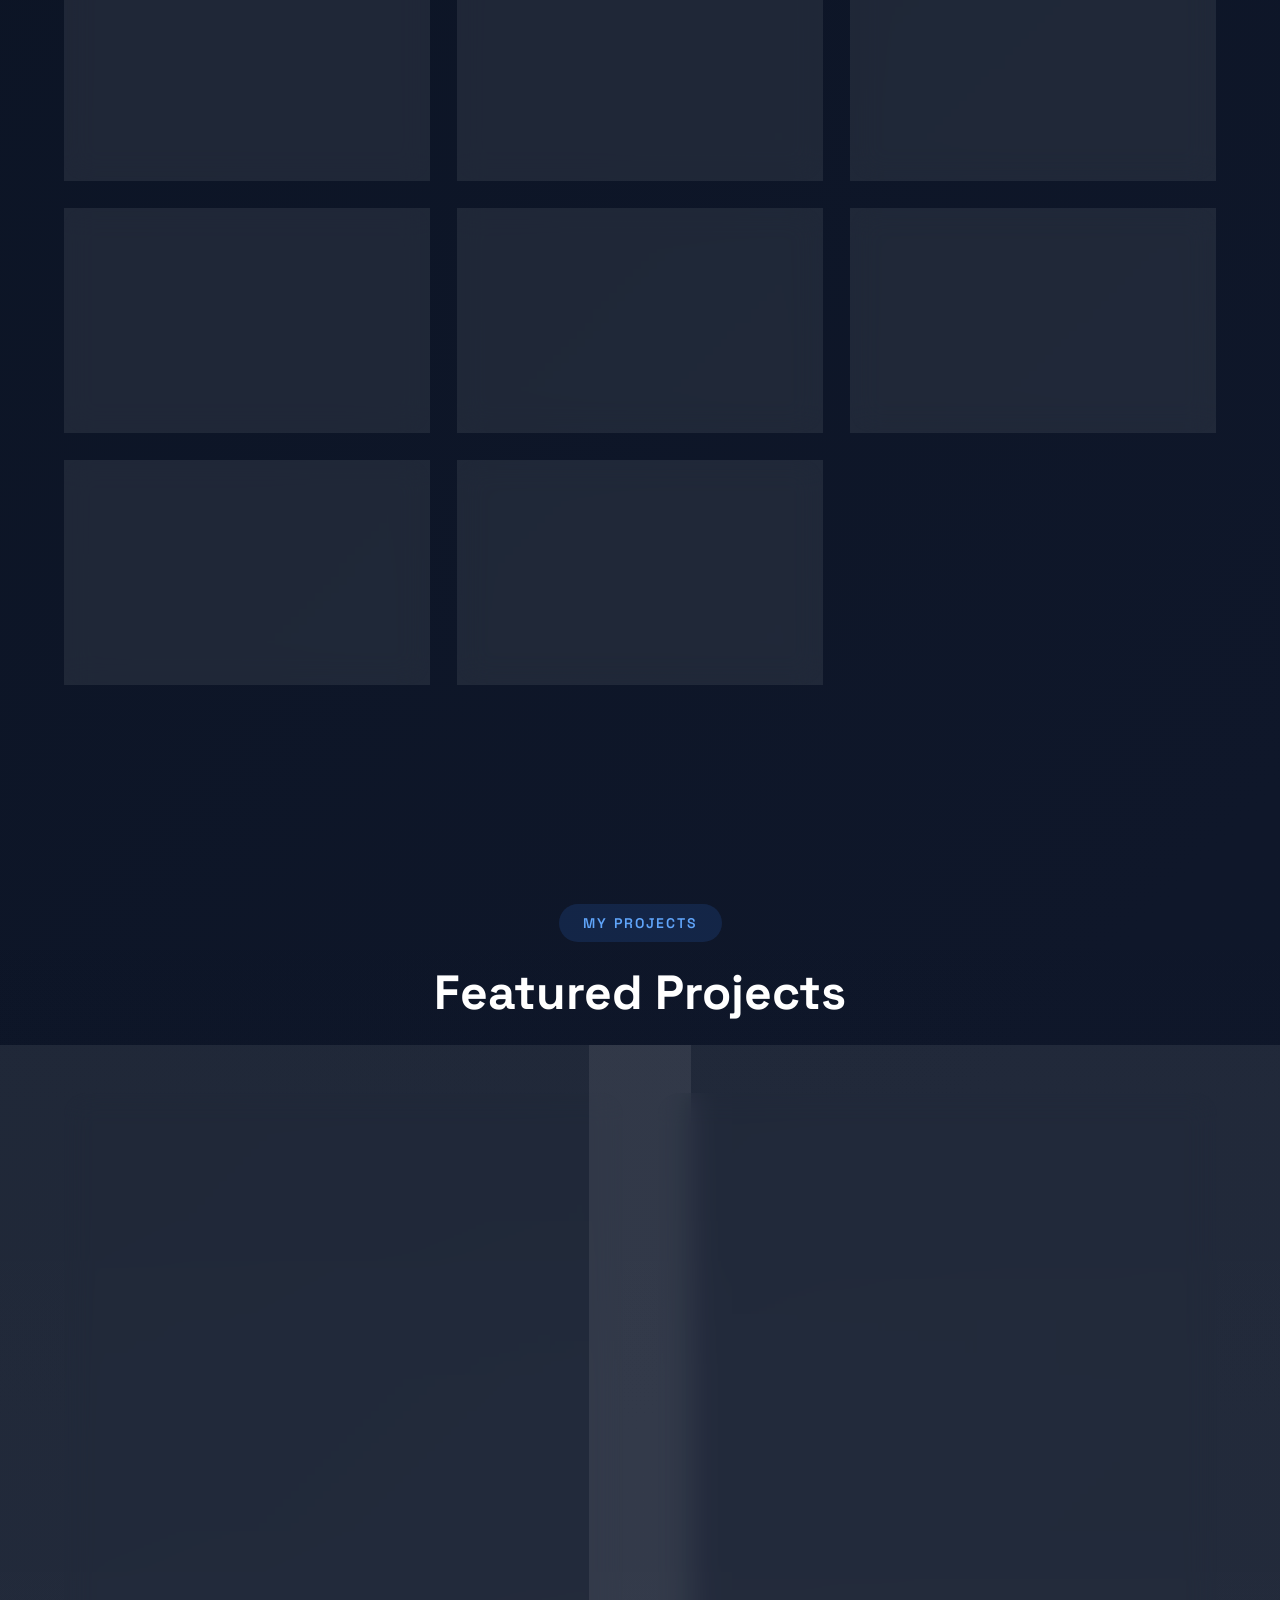
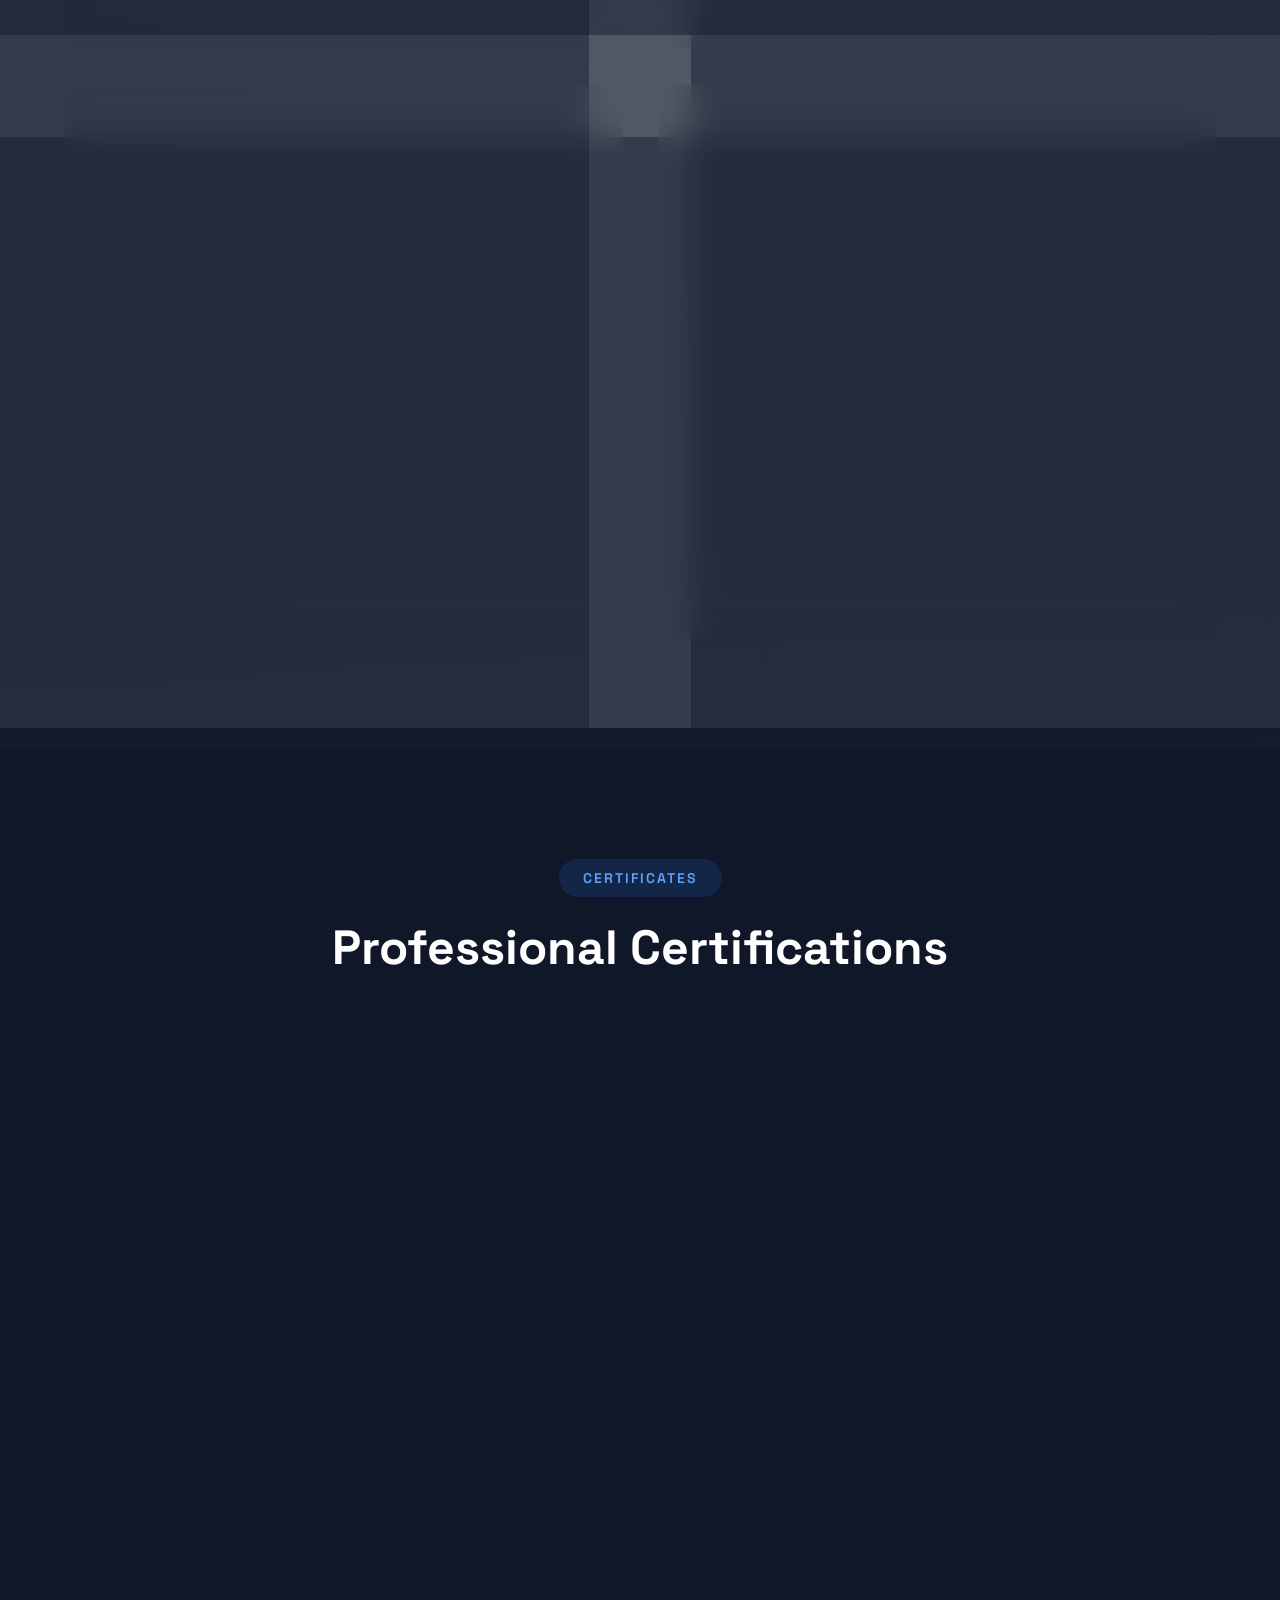
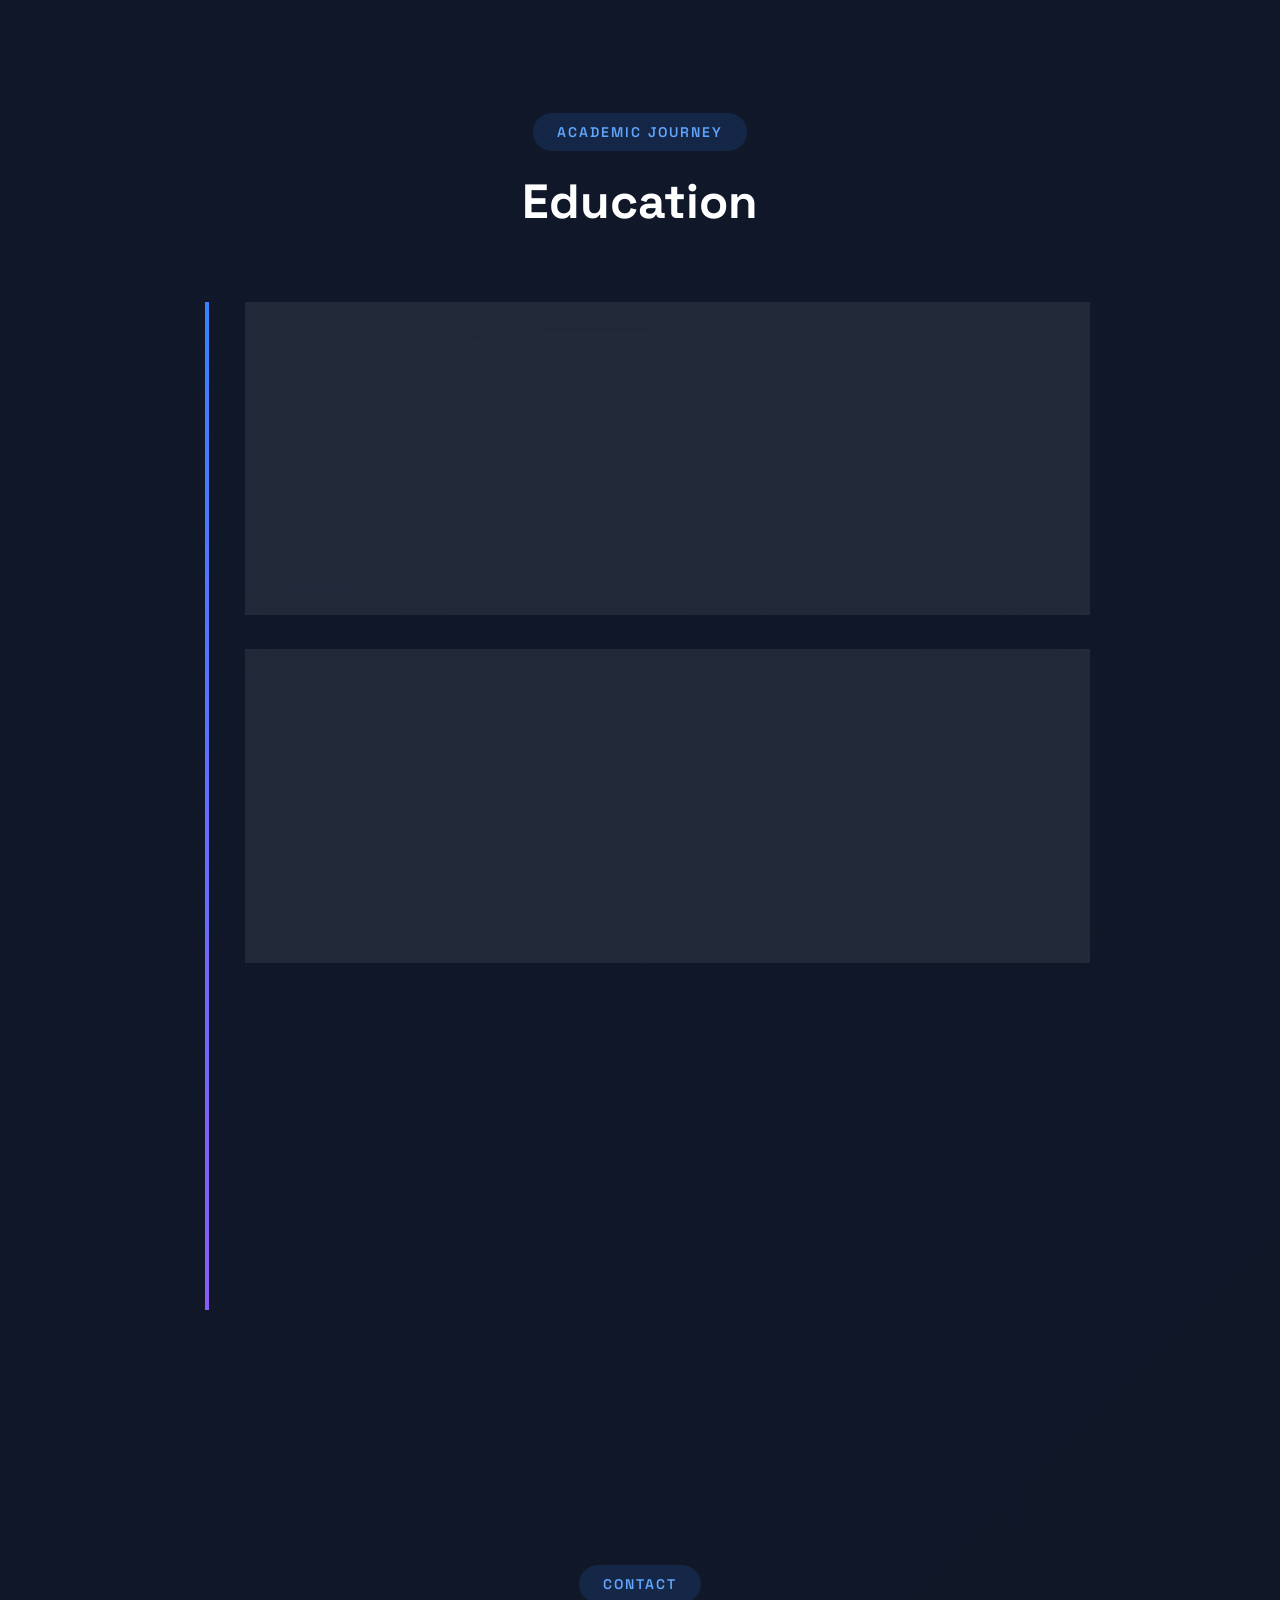
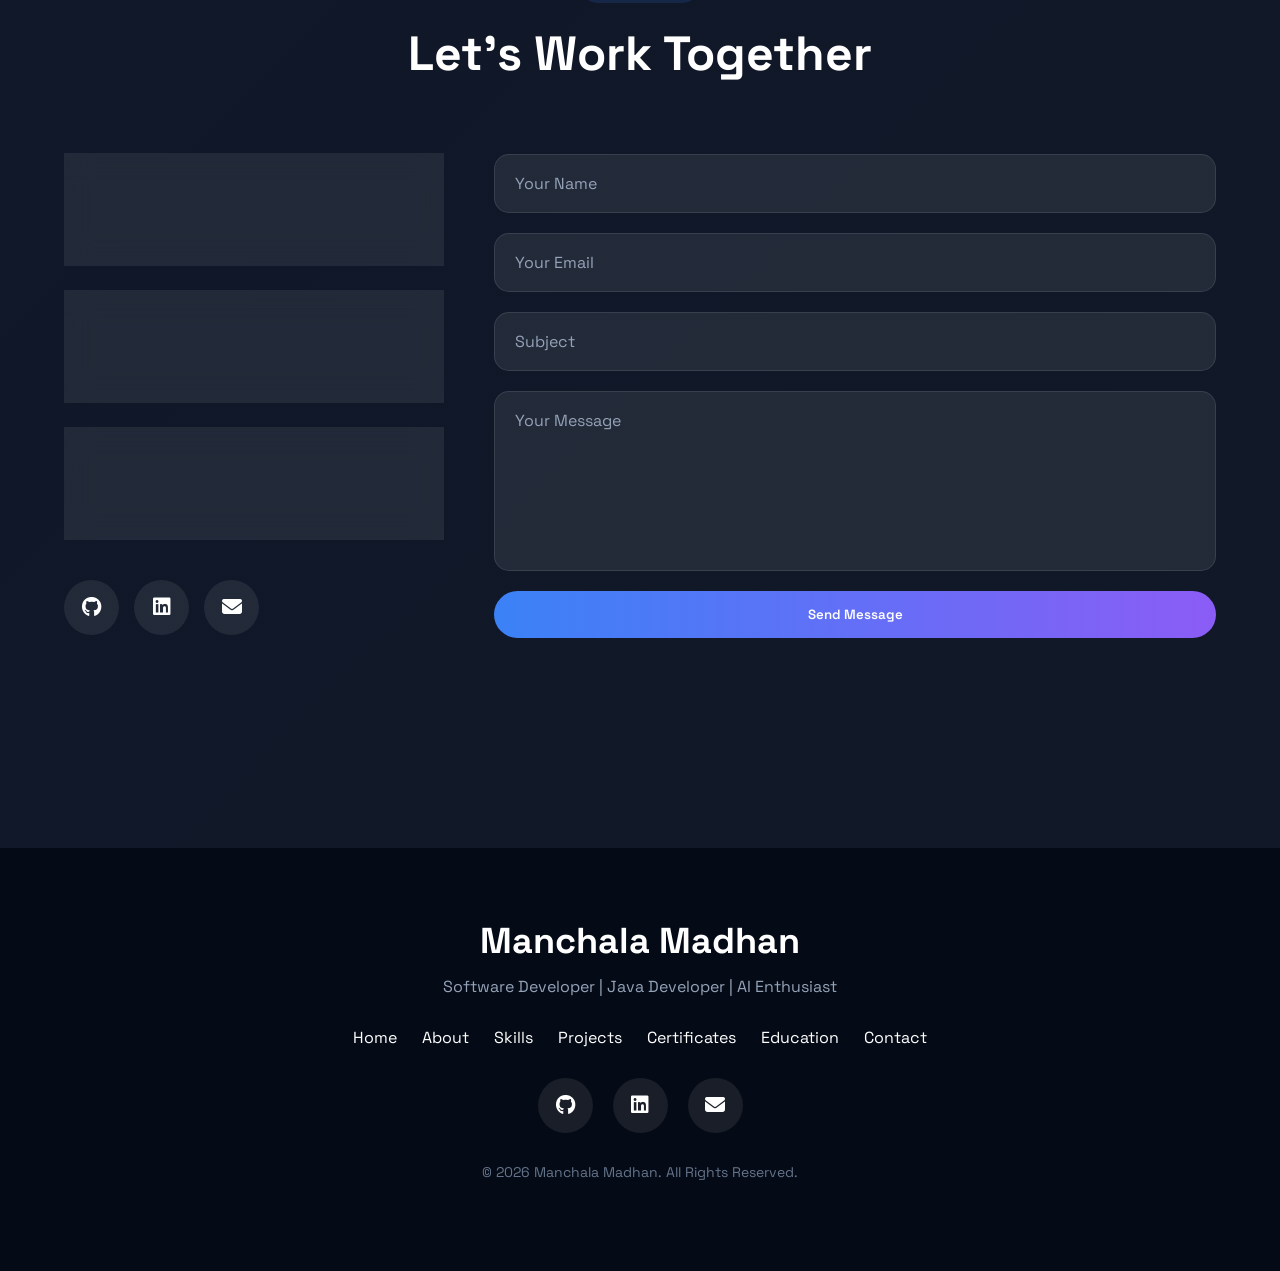
==== commit 7a6d668c: "certificate photo hover zoom" ====
--- a/index.html
+++ b/index.html
@@ -905,10 +905,12 @@
 
                 <div class="certificate-image">
 
-                    <iframe src="eCertificate oracle.pdf#page=1&view=Fit"
-                        title="Oracle Cloud Infrastructure 2025 Certified Foundations Associate certificate"
-                        class="certificate-pdf"
-                        scrolling="no"></iframe>
+                    <div class="certificate-preview oracle-preview">
+
+                        <img src="2c.png"
+                            alt="Oracle Cloud Infrastructure 2025 Certified Foundations Associate certificate">
+
+                    </div>
 
                 </div>
 
@@ -940,10 +942,12 @@
 
                 <div class="certificate-image">
 
-                    <iframe src="Data_Analytics_Essentials_certificate.pdf#page=1&view=Fit"
-                        title="Cisco Networking Academy Certificate"
-                        class="certificate-pdf"
-                        scrolling="no"></iframe>
+                    <div class="certificate-preview cisco-preview">
+
+                        <img src="1c.png"
+                            alt="Cisco Networking Academy Certificate">
+
+                    </div>
 
                 </div>
 
--- a/style.css
+++ b/style.css
@@ -1534,23 +1534,25 @@
 
 }
 
-.certificate-preview::before{
-
-content:"CERTIFICATE";
-
-position:absolute;
-
-top:22px;
-
-left:24px;
-
-font-size:11px;
-
-font-weight:600;
-
-letter-spacing:3px;
-
-opacity:.65;
+.certificate-preview img{
+
+width:100%;
+
+height:100%;
+
+object-fit:contain;
+
+background:#F8FAFC;
+
+transition:transform .45s ease;
+
+transform-origin:center;
+
+}
+
+.certificate-preview:hover img{
+
+transform:scale(1.12);
 
 }
 
@@ -1589,12 +1591,6 @@
 font-size:14px;
 
 color:#CFFAFE;
-
-}
-
-.certificate-card:hover img{
-
-transform:scale(1.05);
 
 }
 
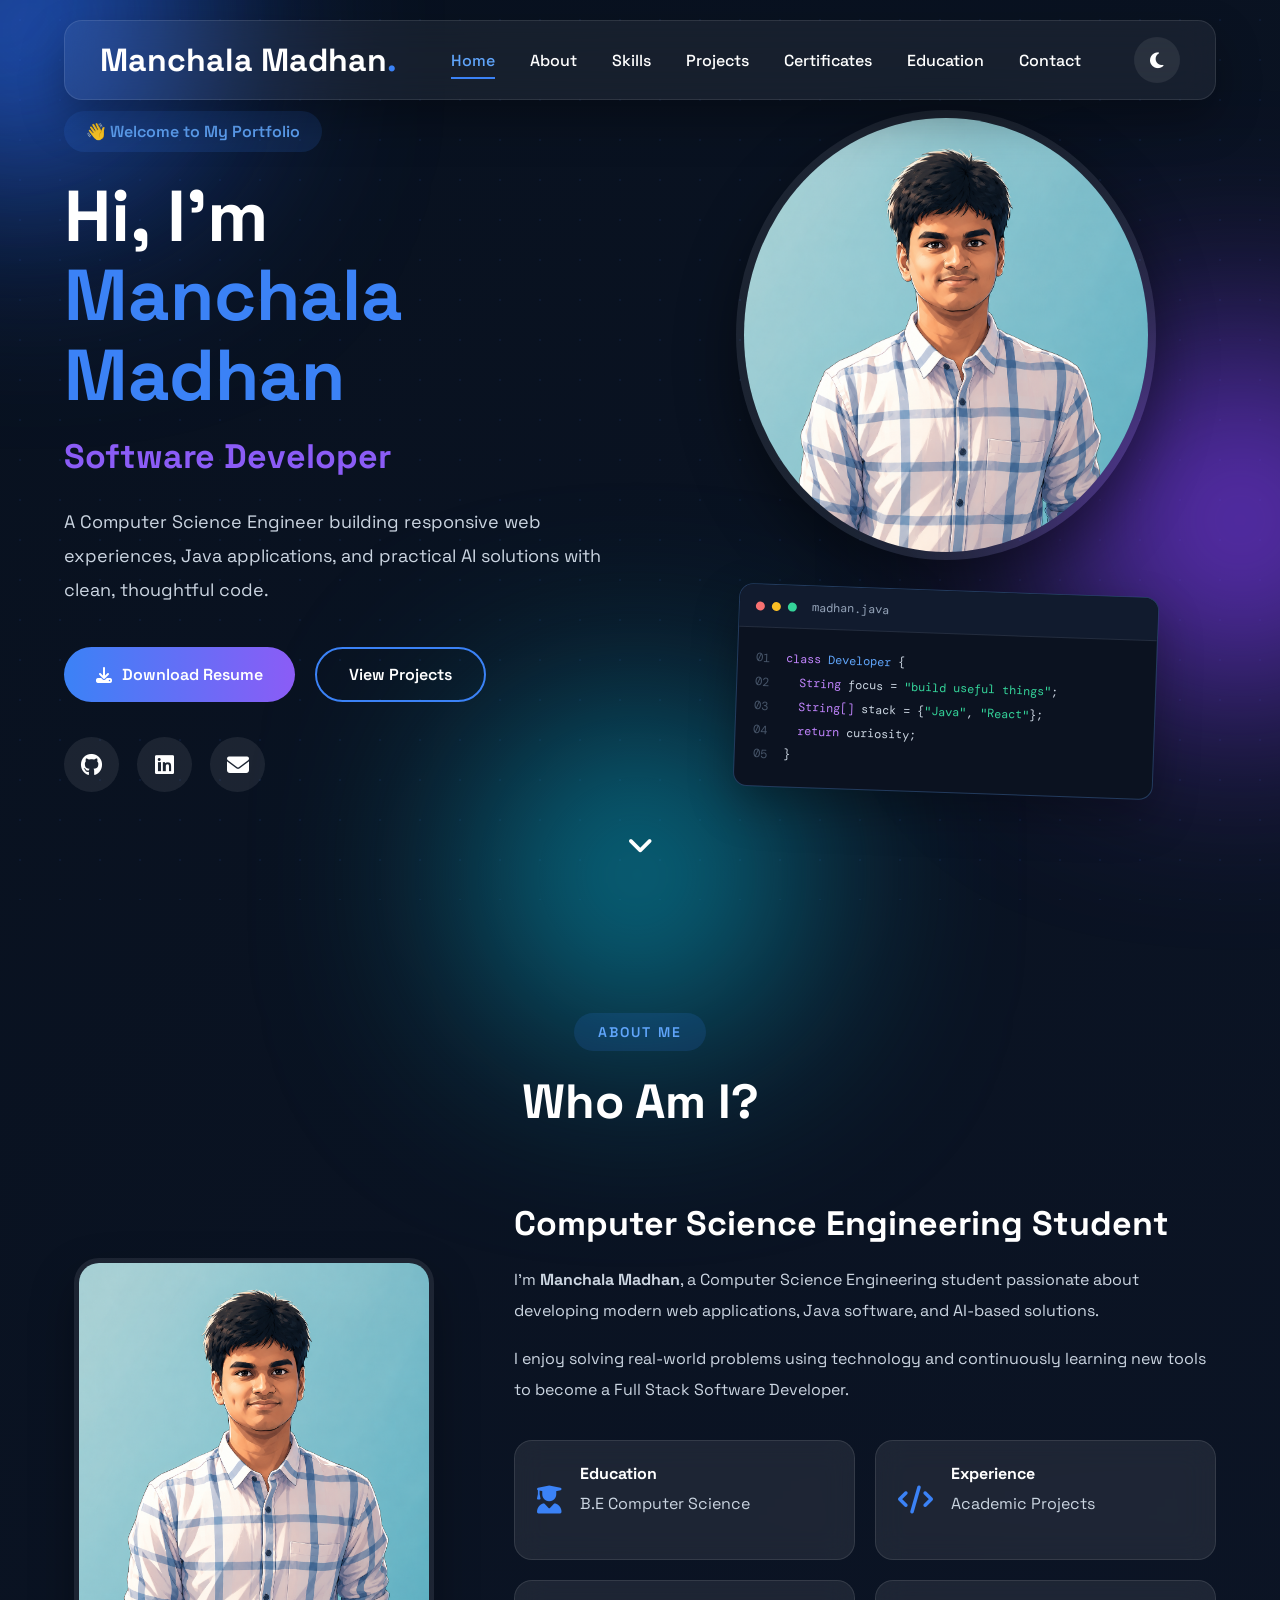
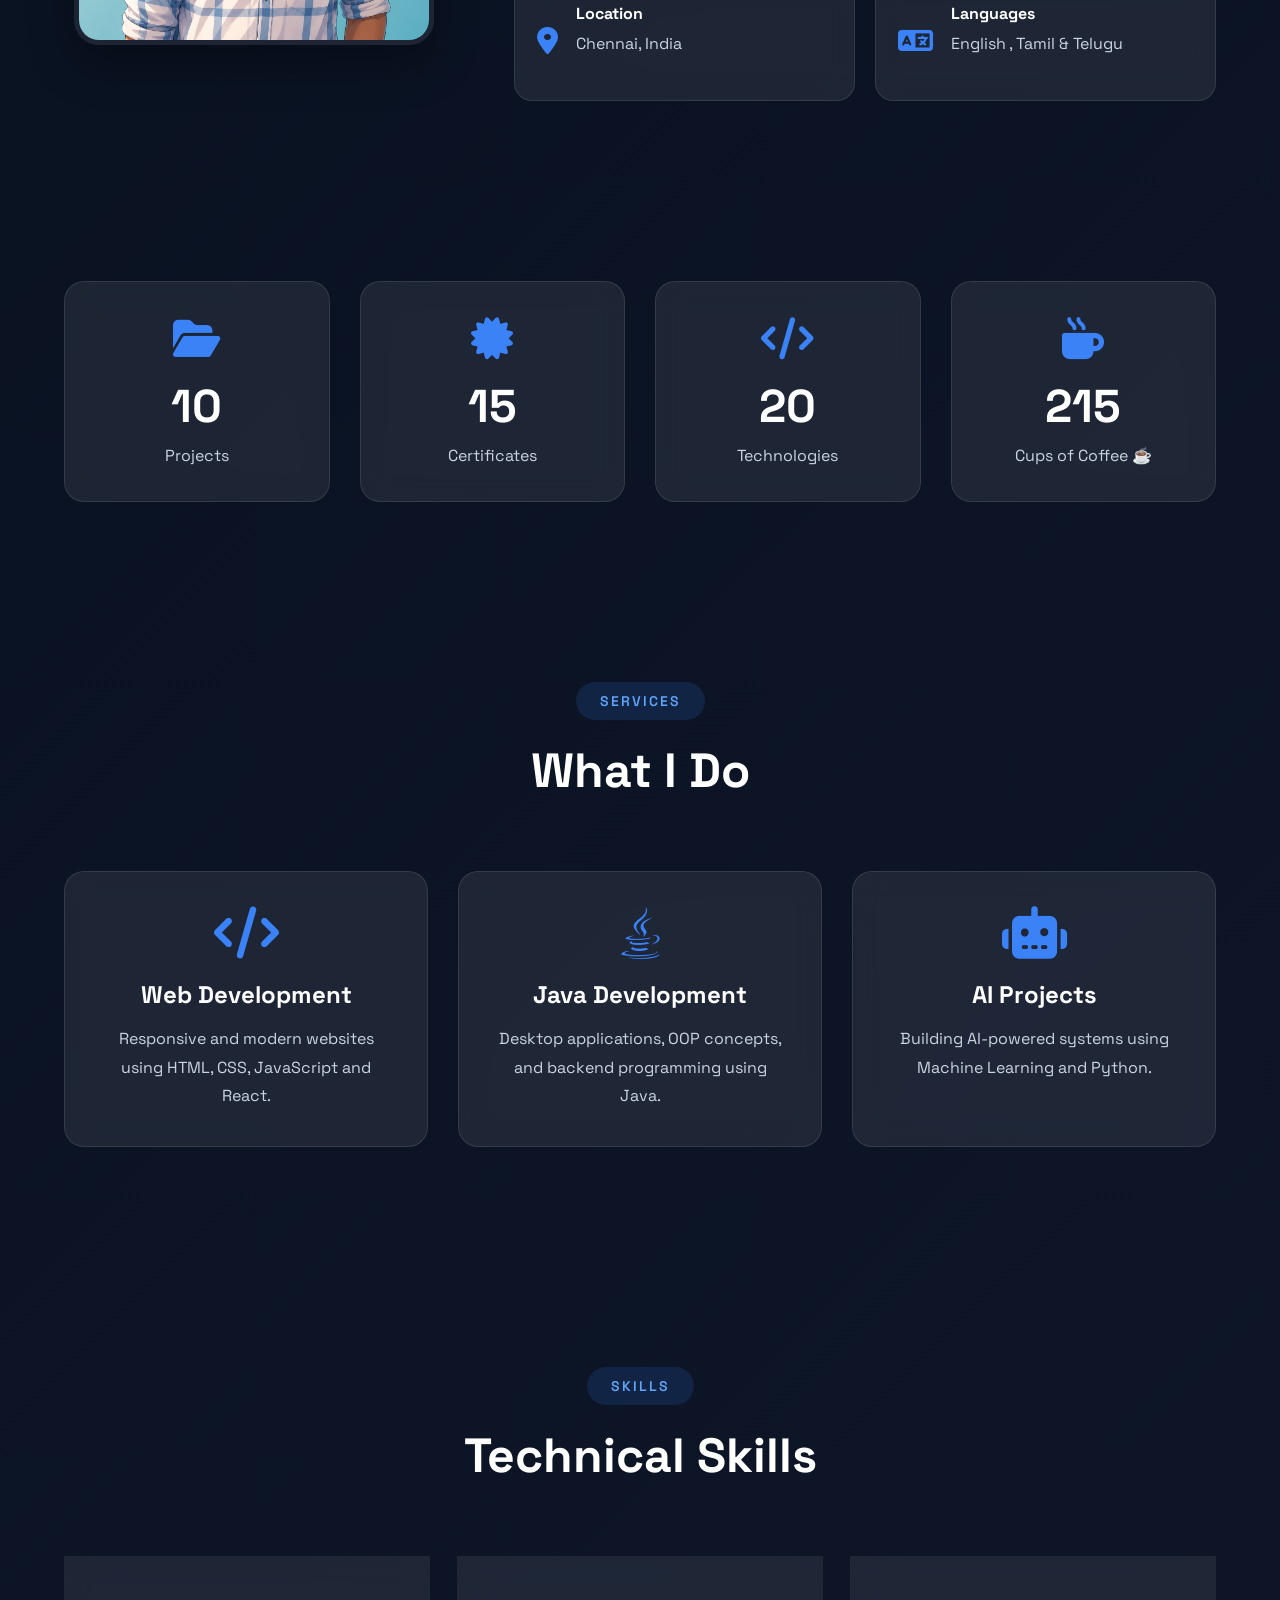
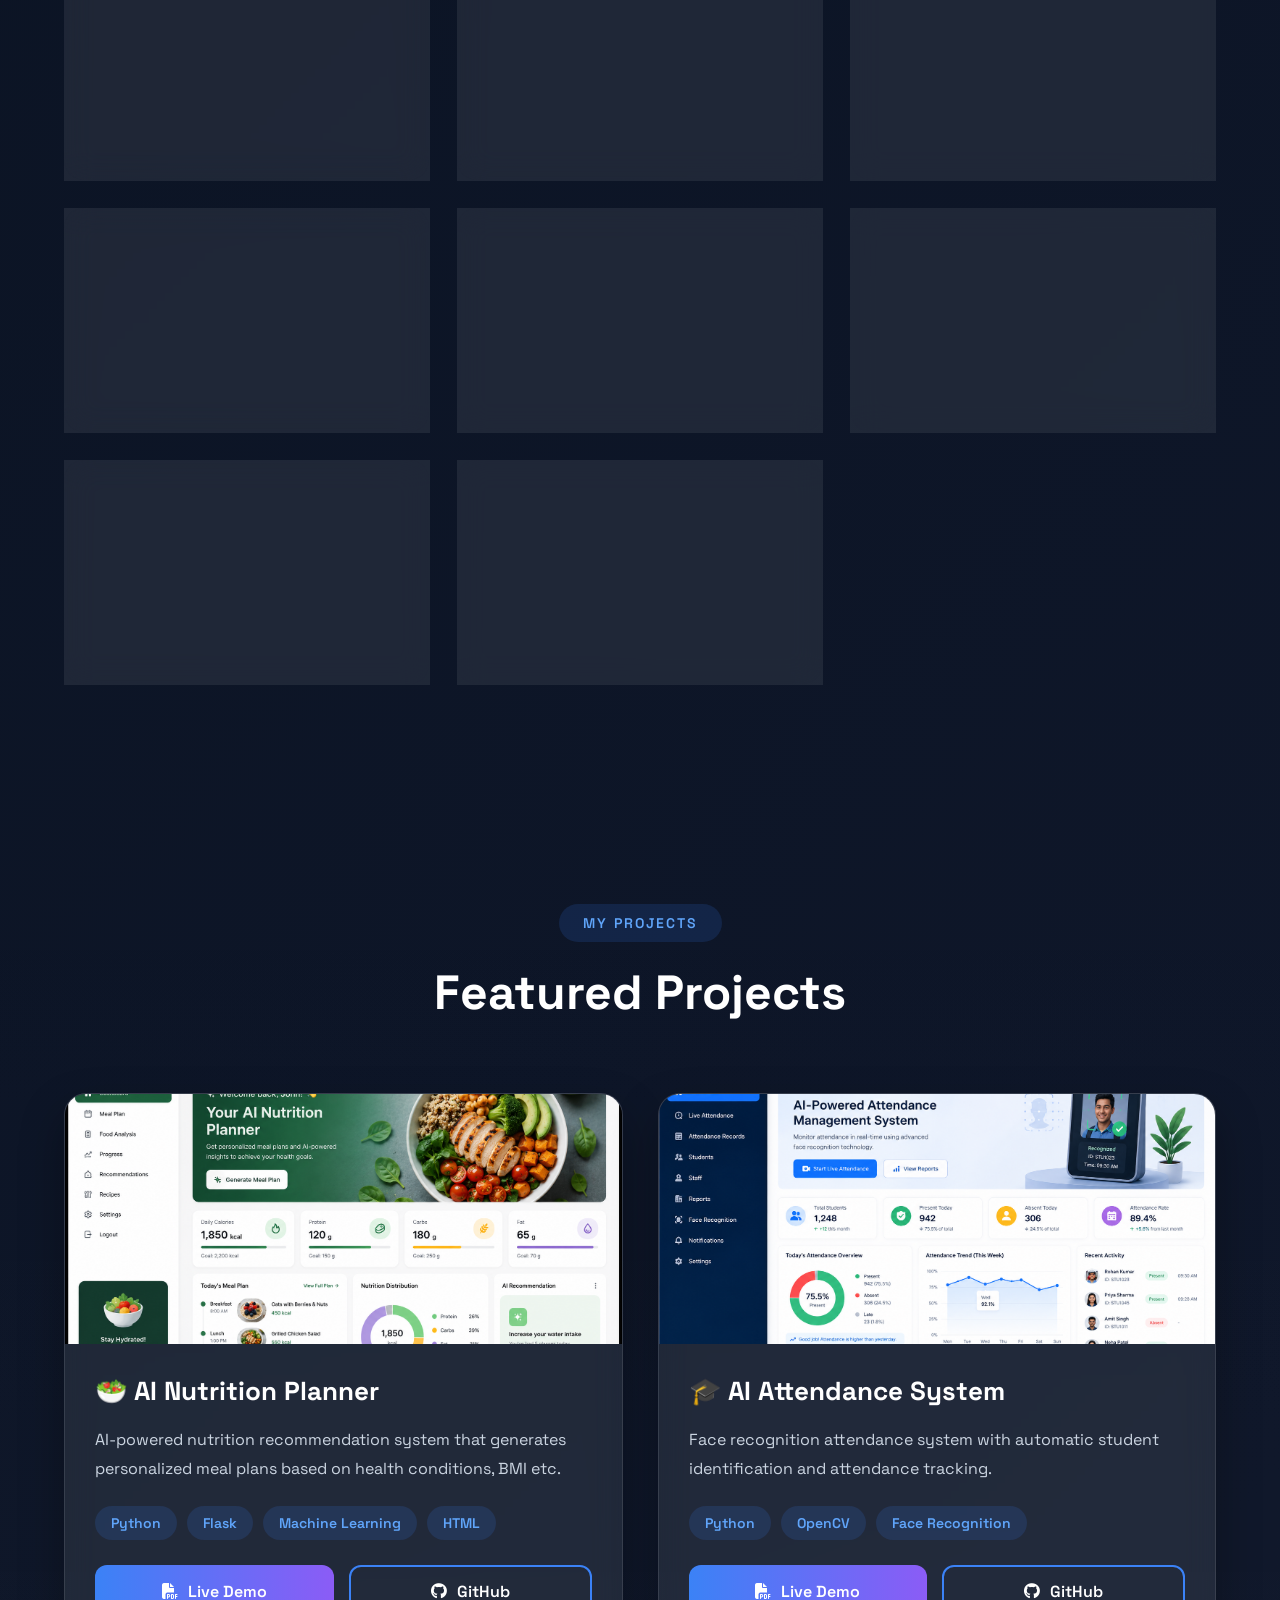
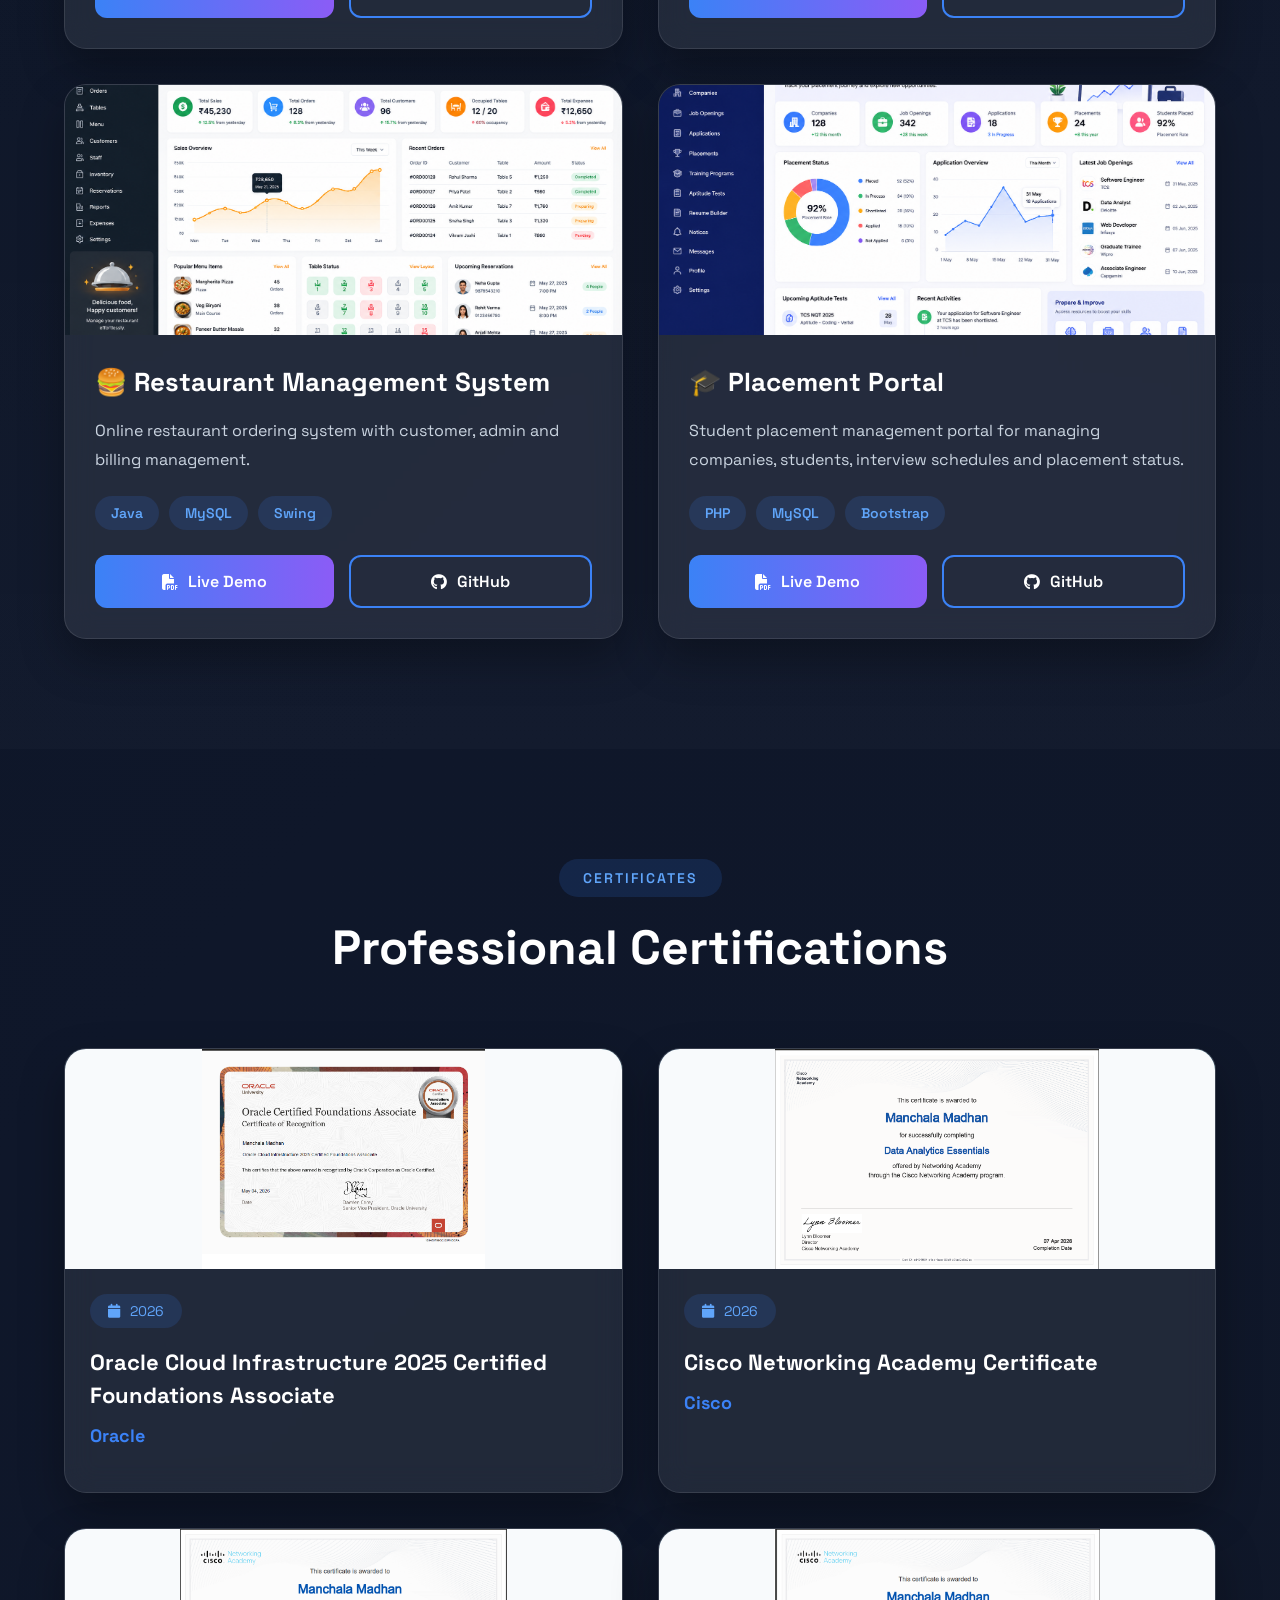
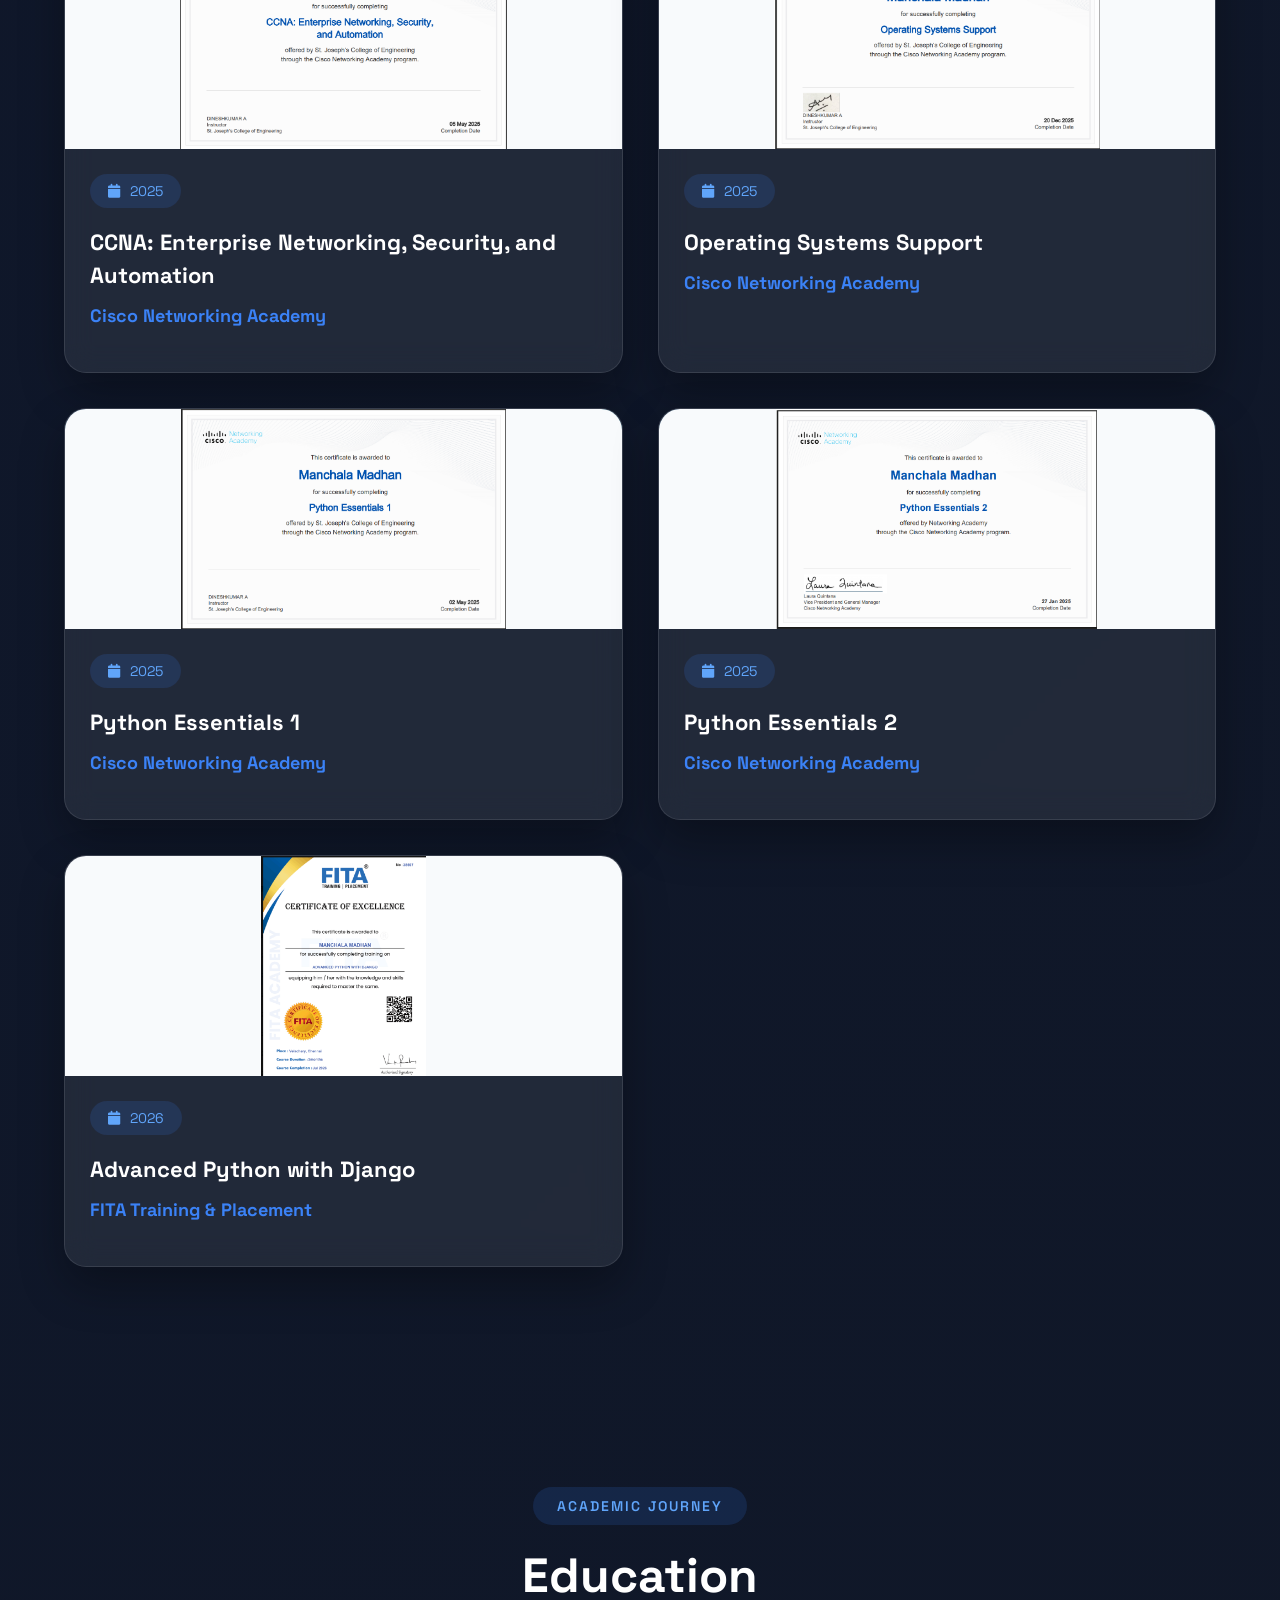
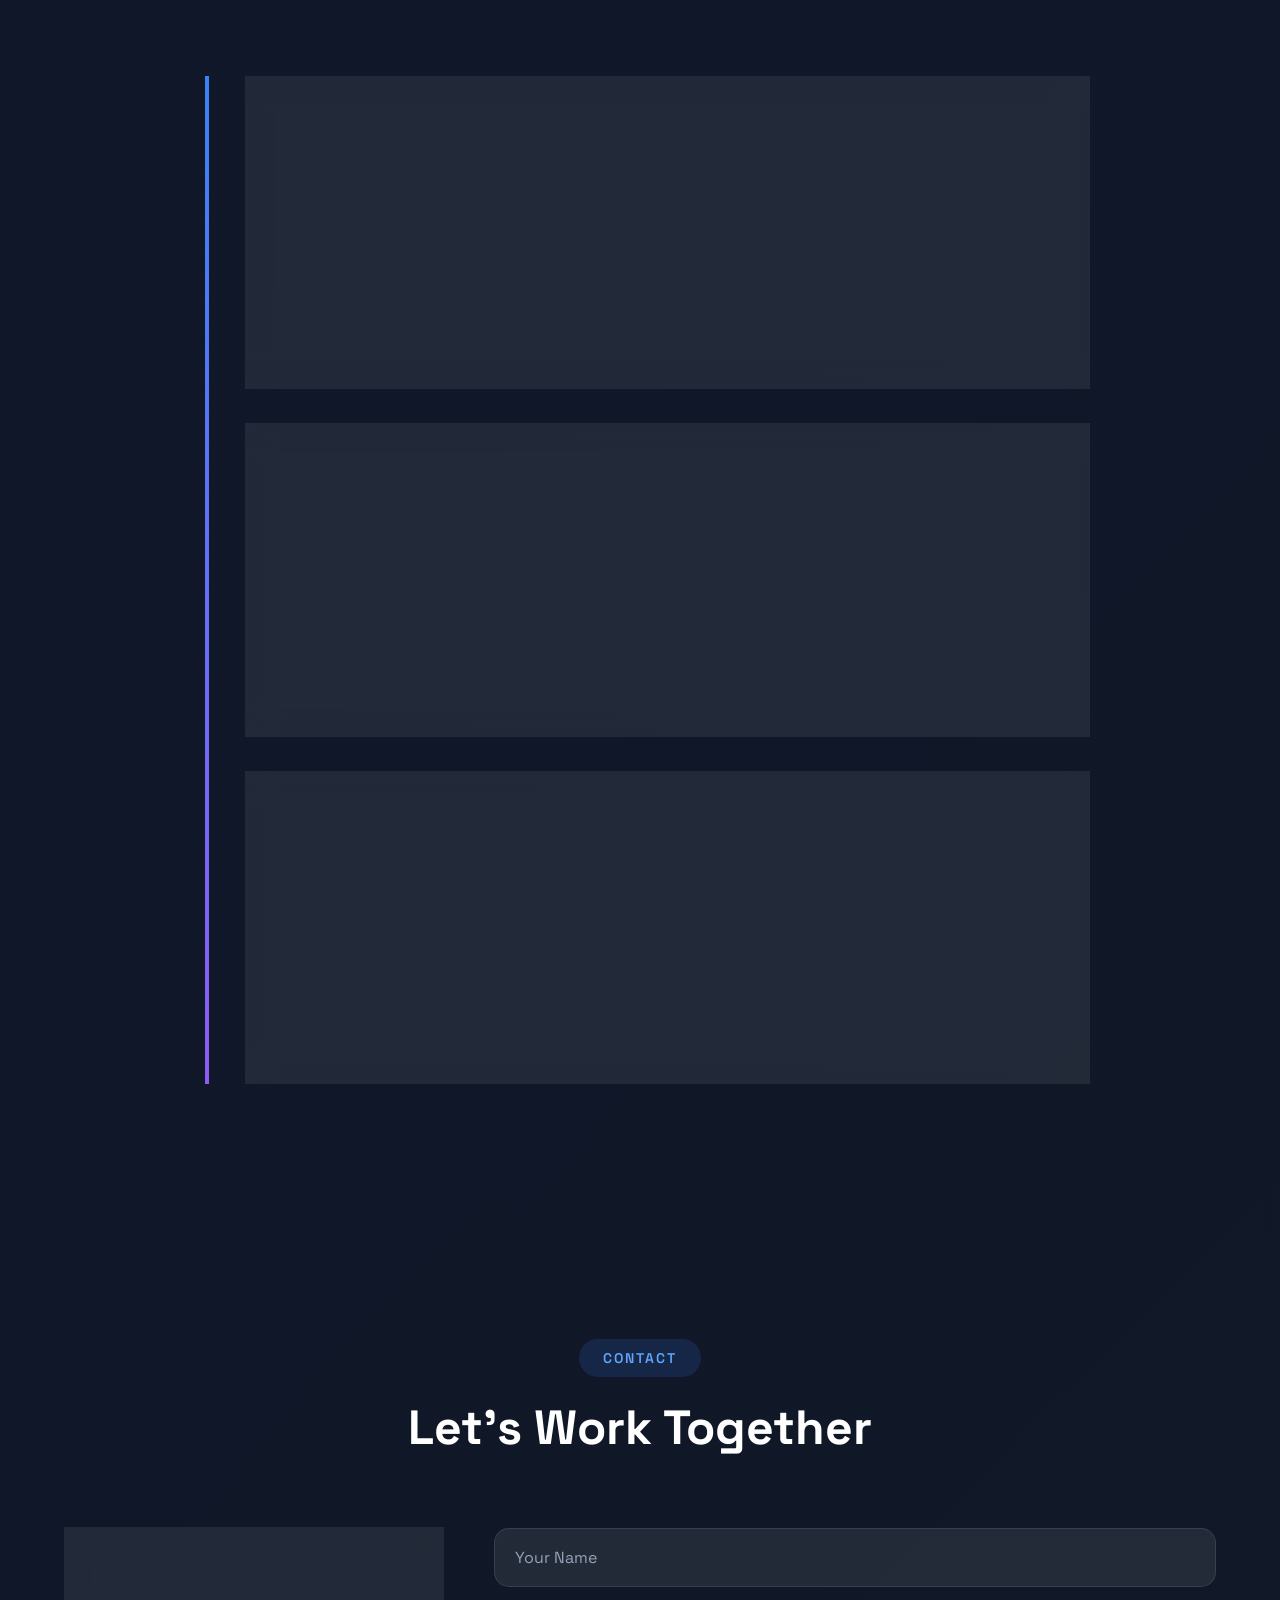
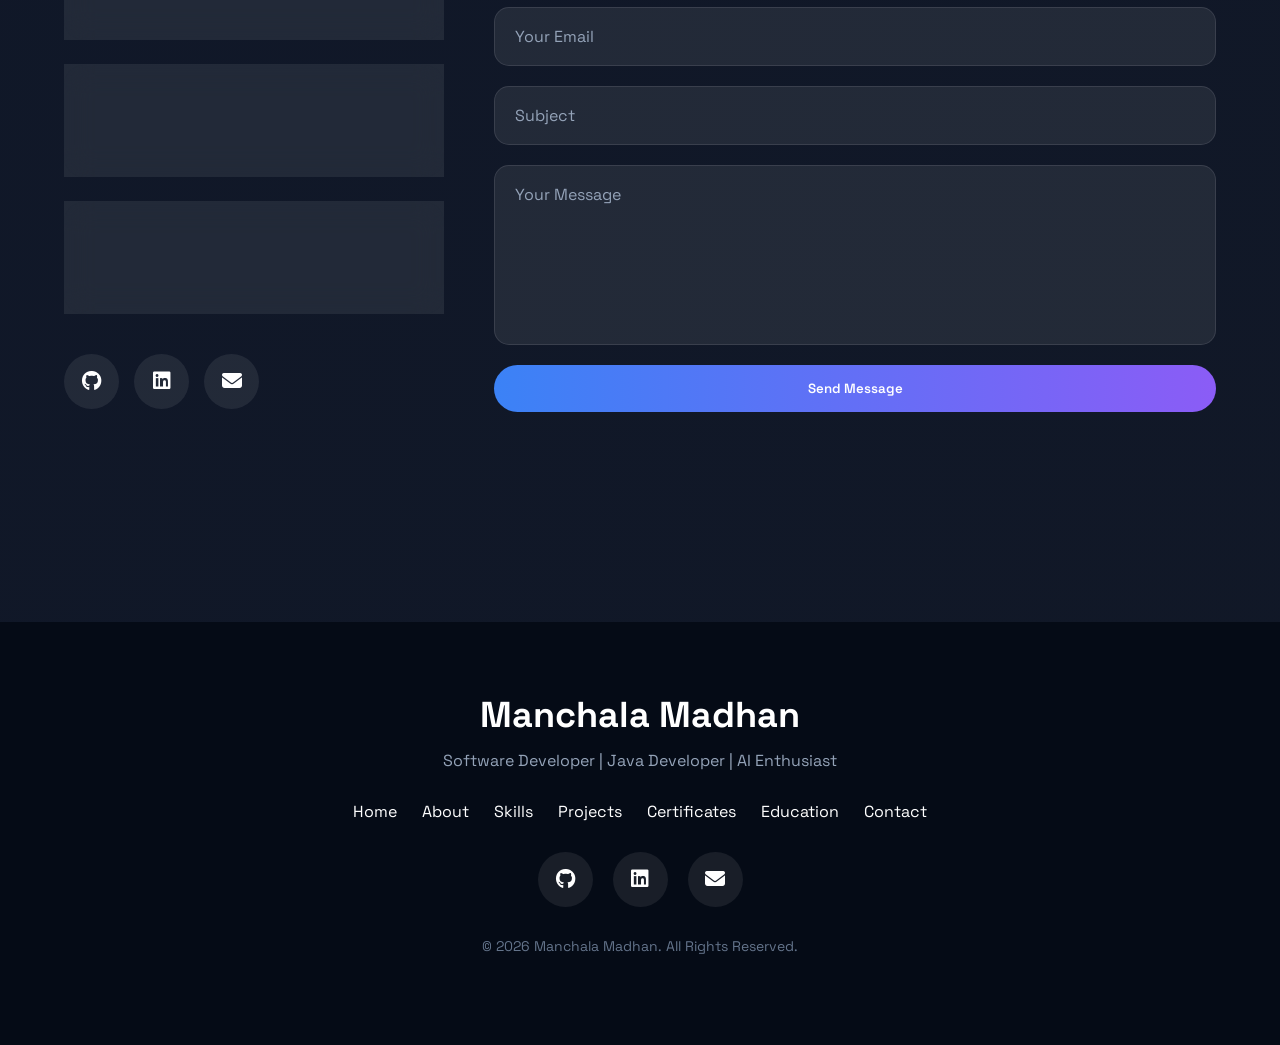
==== commit 6a696225: "Improve certificate photo zoom" ====
--- a/index.html
+++ b/index.html
@@ -968,6 +968,182 @@
                     </h3>
 
                     <h4>Cisco</h4>
+
+                </div>
+
+            </div>
+
+            <!-- CCNA Enterprise Networking -->
+
+            <div class="certificate-card">
+
+                <div class="certificate-image">
+
+                    <div class="certificate-preview cisco-preview">
+
+                        <img src="CCNA Enterprise Networking, Security, and Automation.png"
+                            alt="CCNA: Enterprise Networking, Security, and Automation certificate">
+
+                    </div>
+
+                </div>
+
+                <div class="certificate-content">
+
+                    <span class="certificate-date">
+
+                        <i class="fa-solid fa-calendar"></i>
+
+                        2025
+
+                    </span>
+
+                    <h3>CCNA: Enterprise Networking, Security, and Automation</h3>
+
+                    <h4>Cisco Networking Academy</h4>
+
+                </div>
+
+            </div>
+
+            <!-- Operating Systems Support -->
+
+            <div class="certificate-card">
+
+                <div class="certificate-image">
+
+                    <div class="certificate-preview cisco-preview">
+
+                        <img src="Operating Systems Support.png"
+                            alt="Operating Systems Support certificate">
+
+                    </div>
+
+                </div>
+
+                <div class="certificate-content">
+
+                    <span class="certificate-date">
+
+                        <i class="fa-solid fa-calendar"></i>
+
+                        2025
+
+                    </span>
+
+                    <h3>Operating Systems Support</h3>
+
+                    <h4>Cisco Networking Academy</h4>
+
+                </div>
+
+            </div>
+
+            <!-- Python Essentials 1 -->
+
+            <div class="certificate-card">
+
+                <div class="certificate-image">
+
+                    <div class="certificate-preview cisco-preview">
+
+                        <img src="Python Essentials 1.png"
+                            alt="Python Essentials 1 certificate">
+
+                    </div>
+
+                </div>
+
+                <div class="certificate-content">
+
+                    <span class="certificate-date">
+
+                        <i class="fa-solid fa-calendar"></i>
+
+                        2025
+
+                    </span>
+
+                    <h3>Python Essentials 1</h3>
+
+                    <h4>Cisco Networking Academy</h4>
+
+                </div>
+
+            </div>
+
+            <!-- Python Essentials 2 -->
+
+            <div class="certificate-card">
+
+                <div class="certificate-image">
+
+                    <div class="certificate-preview cisco-preview">
+
+                        <img src="Python Essentials 2.png"
+                            alt="Python Essentials 2 certificate">
+
+                    </div>
+
+                </div>
+
+                <div class="certificate-content">
+
+                    <span class="certificate-date">
+
+                        <i class="fa-solid fa-calendar"></i>
+
+                        2025
+
+                    </span>
+
+                    <h3>Python Essentials 2</h3>
+
+                    <h4>Cisco Networking Academy</h4>
+
+                </div>
+
+            </div>
+
+            <!-- FITA Courses -->
+
+            <div class="certificate-card">
+
+                <div class="certificate-image">
+
+                    <a href="FITA courses .pdf"
+                        target="_blank"
+                        class="certificate-preview-link"
+                        aria-label="Open FITA Courses Certificate PDF">
+
+                    <div class="certificate-preview fita-preview">
+
+                        <img src="fita-certificate.png"
+                            alt="FITA Certificate of Excellence for Advanced Python with Django">
+
+                    </div>
+
+                    </a>
+
+                </div>
+
+                <div class="certificate-content">
+
+                    <span class="certificate-date">
+
+                        <i class="fa-solid fa-calendar"></i>
+
+                        2026
+
+                    </span>
+
+                    <h3>
+
+                        Advanced Python with Django
+
+                    </h3>
+
+                    <h4>FITA Training &amp; Placement</h4>
 
                 </div>
 
--- a/style.css
+++ b/style.css
@@ -1448,7 +1448,7 @@
 
 display:grid;
 
-grid-template-columns:repeat(auto-fit,minmax(340px,1fr));
+grid-template-columns:repeat(2,1fr);
 
 gap:35px;
 
@@ -1456,6 +1456,10 @@
 
 .certificate-card{
 
+flex:0 0 calc((100% - 35px) / 2);
+
+scroll-snap-align:start;
+
 overflow:hidden;
 
 border-radius:22px;
@@ -1488,58 +1492,82 @@
 
 .certificate-image img{
 
+width:auto;
+
+height:100%;
+
+min-width:100%;
+
+max-width:none;
+
+object-fit:contain;
+
+transition:.4s;
+
+}
+
+.certificate-pdf{
+
 width:100%;
 
 height:100%;
 
-object-fit:cover;
-
-transition:.4s;
-
-}
-
-.certificate-pdf{
+display:block;
+
+border:0;
+
+background:white;
+
+}
+
+.certificate-preview{
+
+height:100%;
+
+display:flex;
+
+flex-direction:column;
+
+justify-content:center;
+
+align-items:center;
+
+gap:10px;
+
+position:relative;
+
+overflow-x:auto;
+
+overflow-y:hidden;
+
+scrollbar-width:thin;
+
+scrollbar-color:#3B82F6 rgba(255,255,255,.08);
+
+color:white;
+
+}
+
+.certificate-preview::-webkit-scrollbar{
+
+height:7px;
+
+}
+
+.certificate-preview::-webkit-scrollbar-thumb{
+
+background:#3B82F6;
+
+border-radius:10px;
+
+}
+
+.certificate-preview img{
 
 width:100%;
 
 height:100%;
 
-display:block;
-
-border:0;
-
-background:white;
-
-}
-
-.certificate-preview{
-
-height:100%;
-
-display:flex;
-
-flex-direction:column;
-
-justify-content:center;
-
-align-items:center;
-
-gap:10px;
-
-position:relative;
-
-overflow:hidden;
-
-color:white;
-
-}
-
-.certificate-preview img{
-
-width:100%;
-
-height:100%;
-
 object-fit:contain;
 
 background:#F8FAFC;
@@ -1548,11 +1576,13 @@
 
 transform-origin:center;
 
+cursor:zoom-in;
+
 }
 
 .certificate-preview:hover img{
 
-transform:scale(1.12);
+transform:scale(1.3);
 
 }
 
@@ -2375,6 +2405,12 @@
 
 }
 
+.certificate-card{
+
+flex-basis:100%;
+
+}
+
 .timeline-box{
 
 padding-left:35px;
